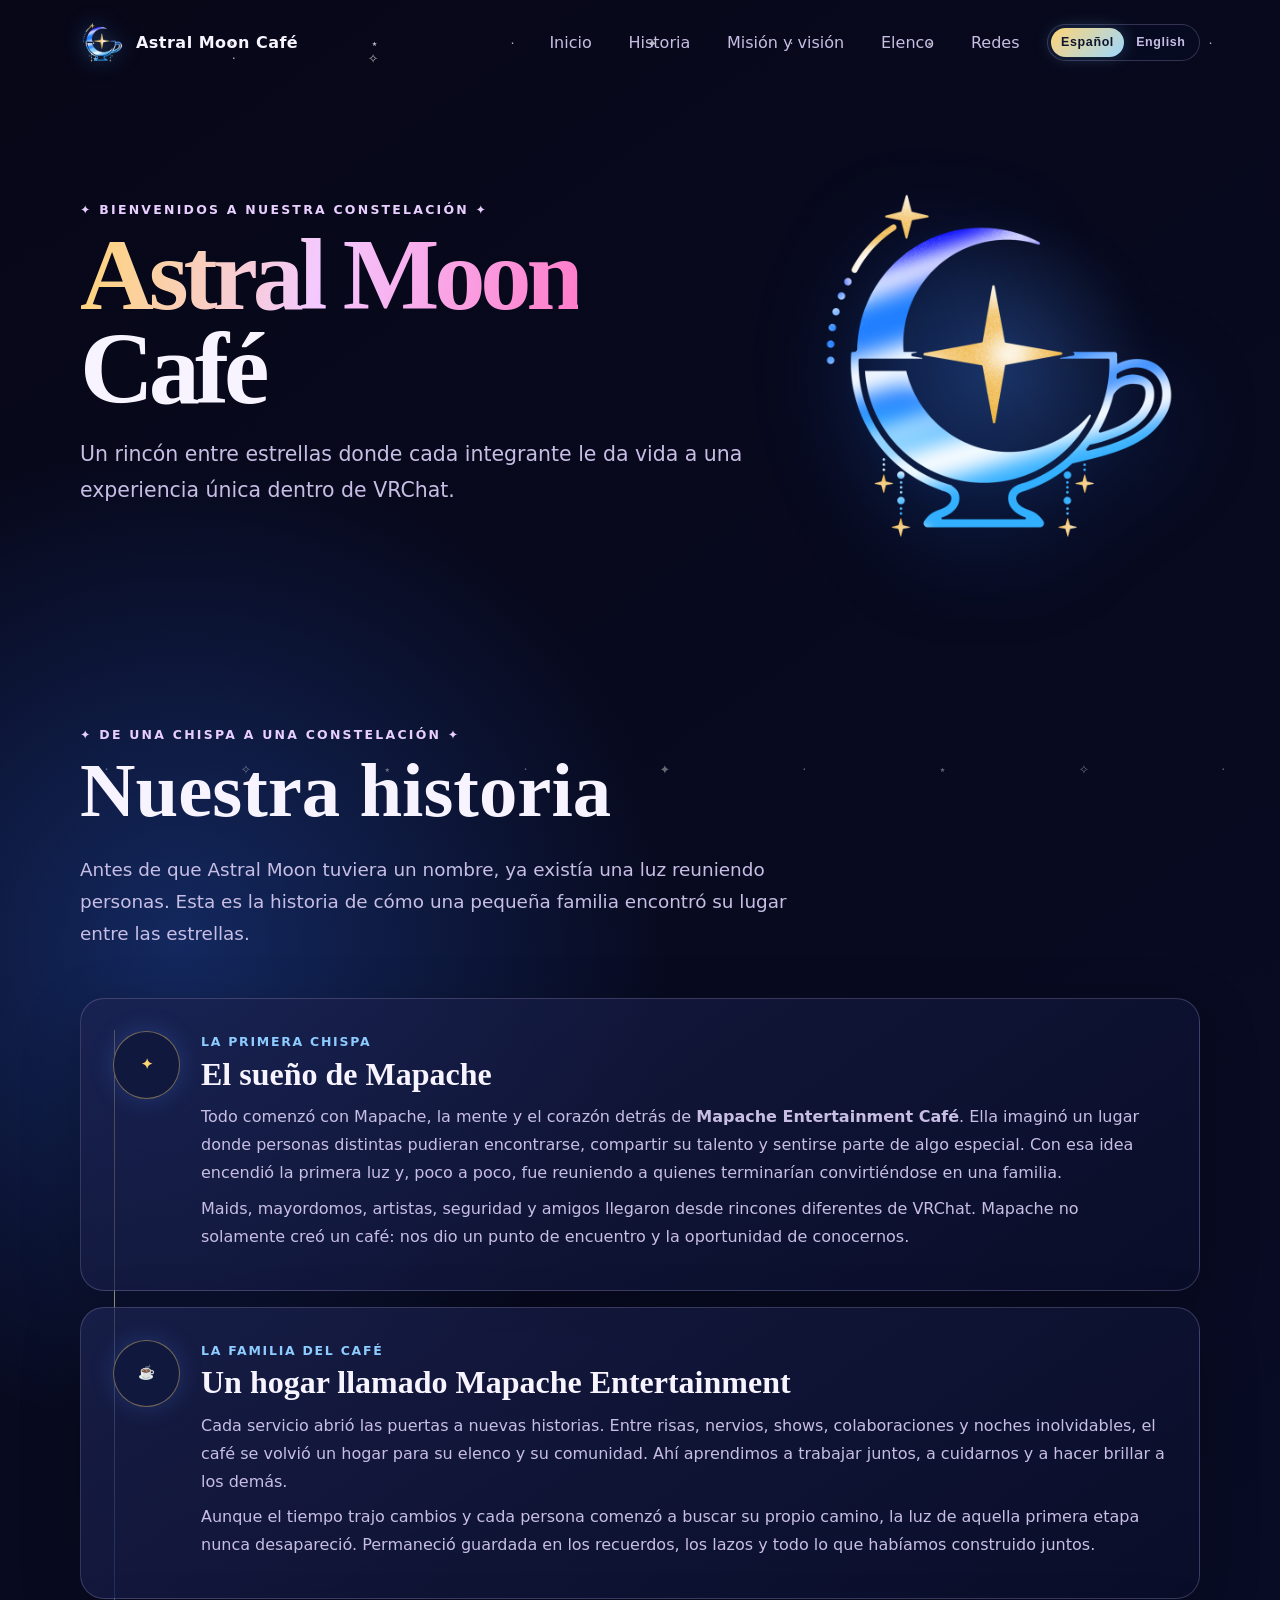
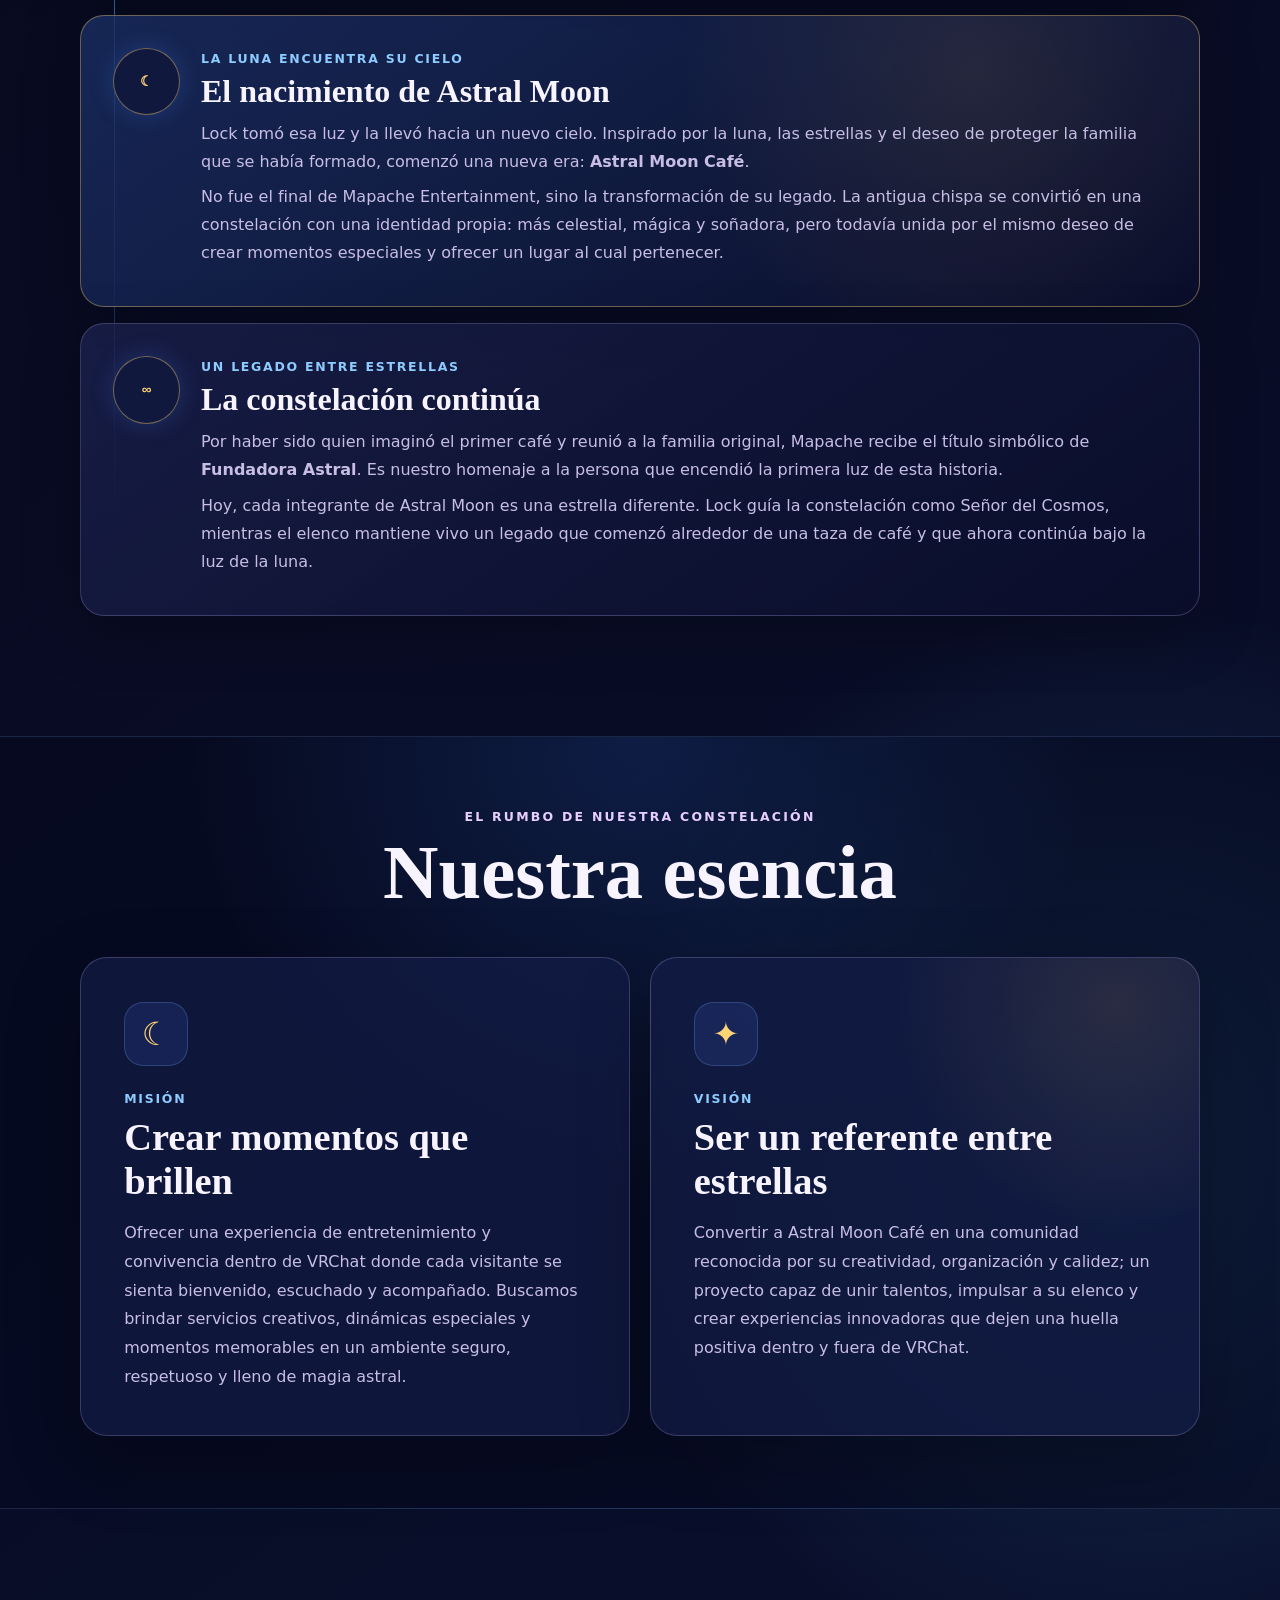
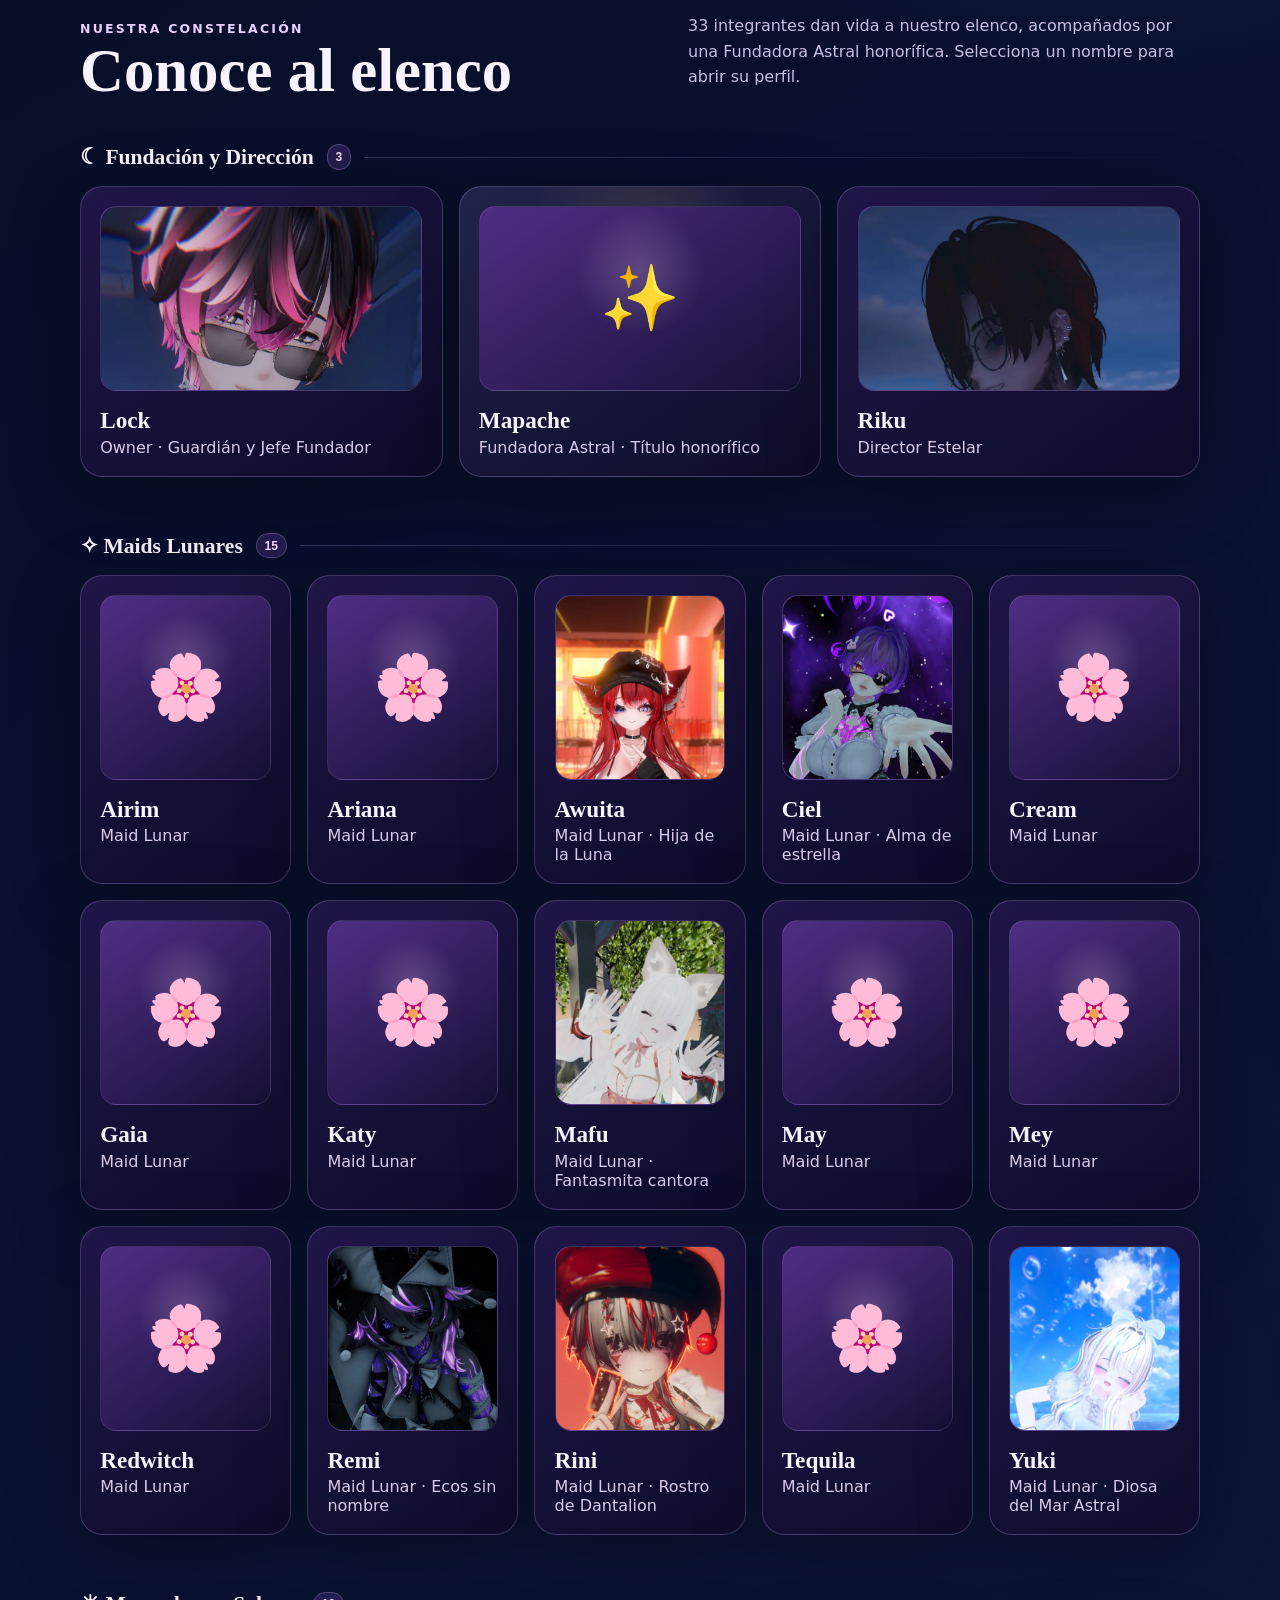
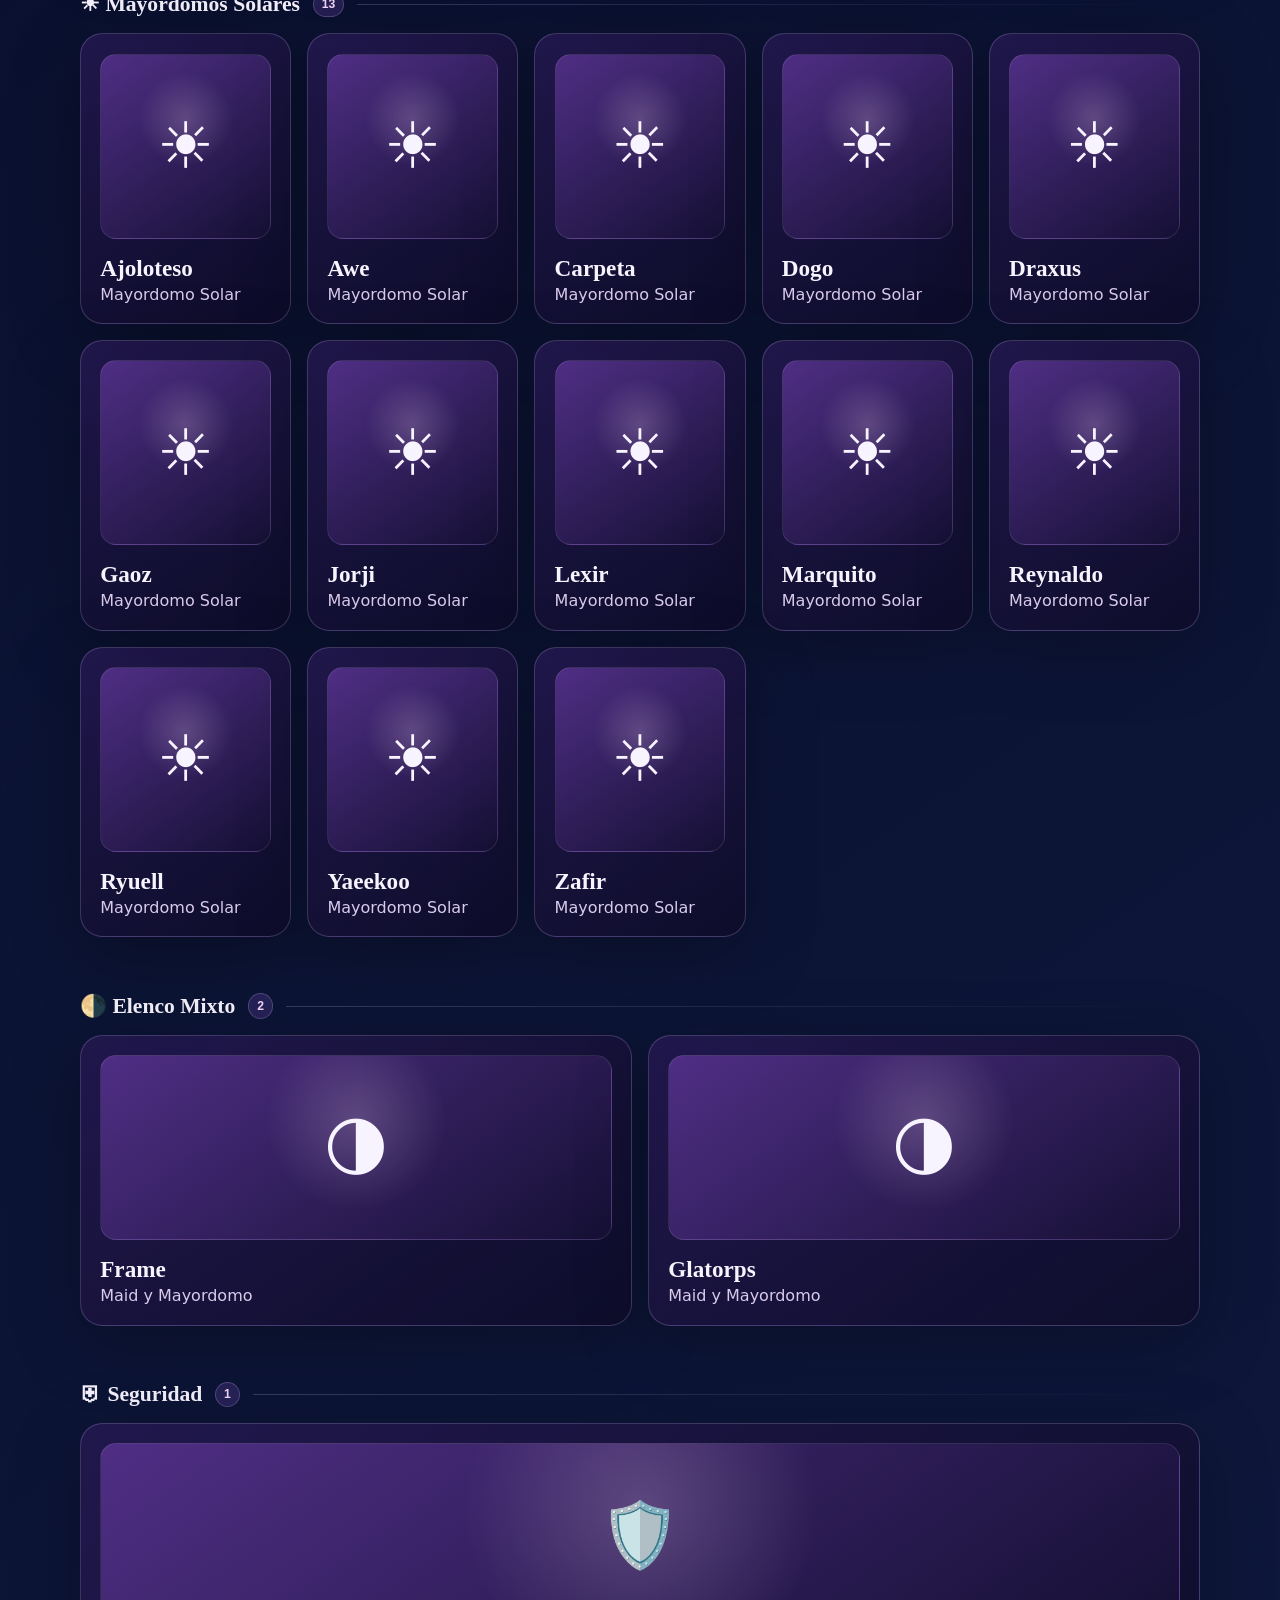
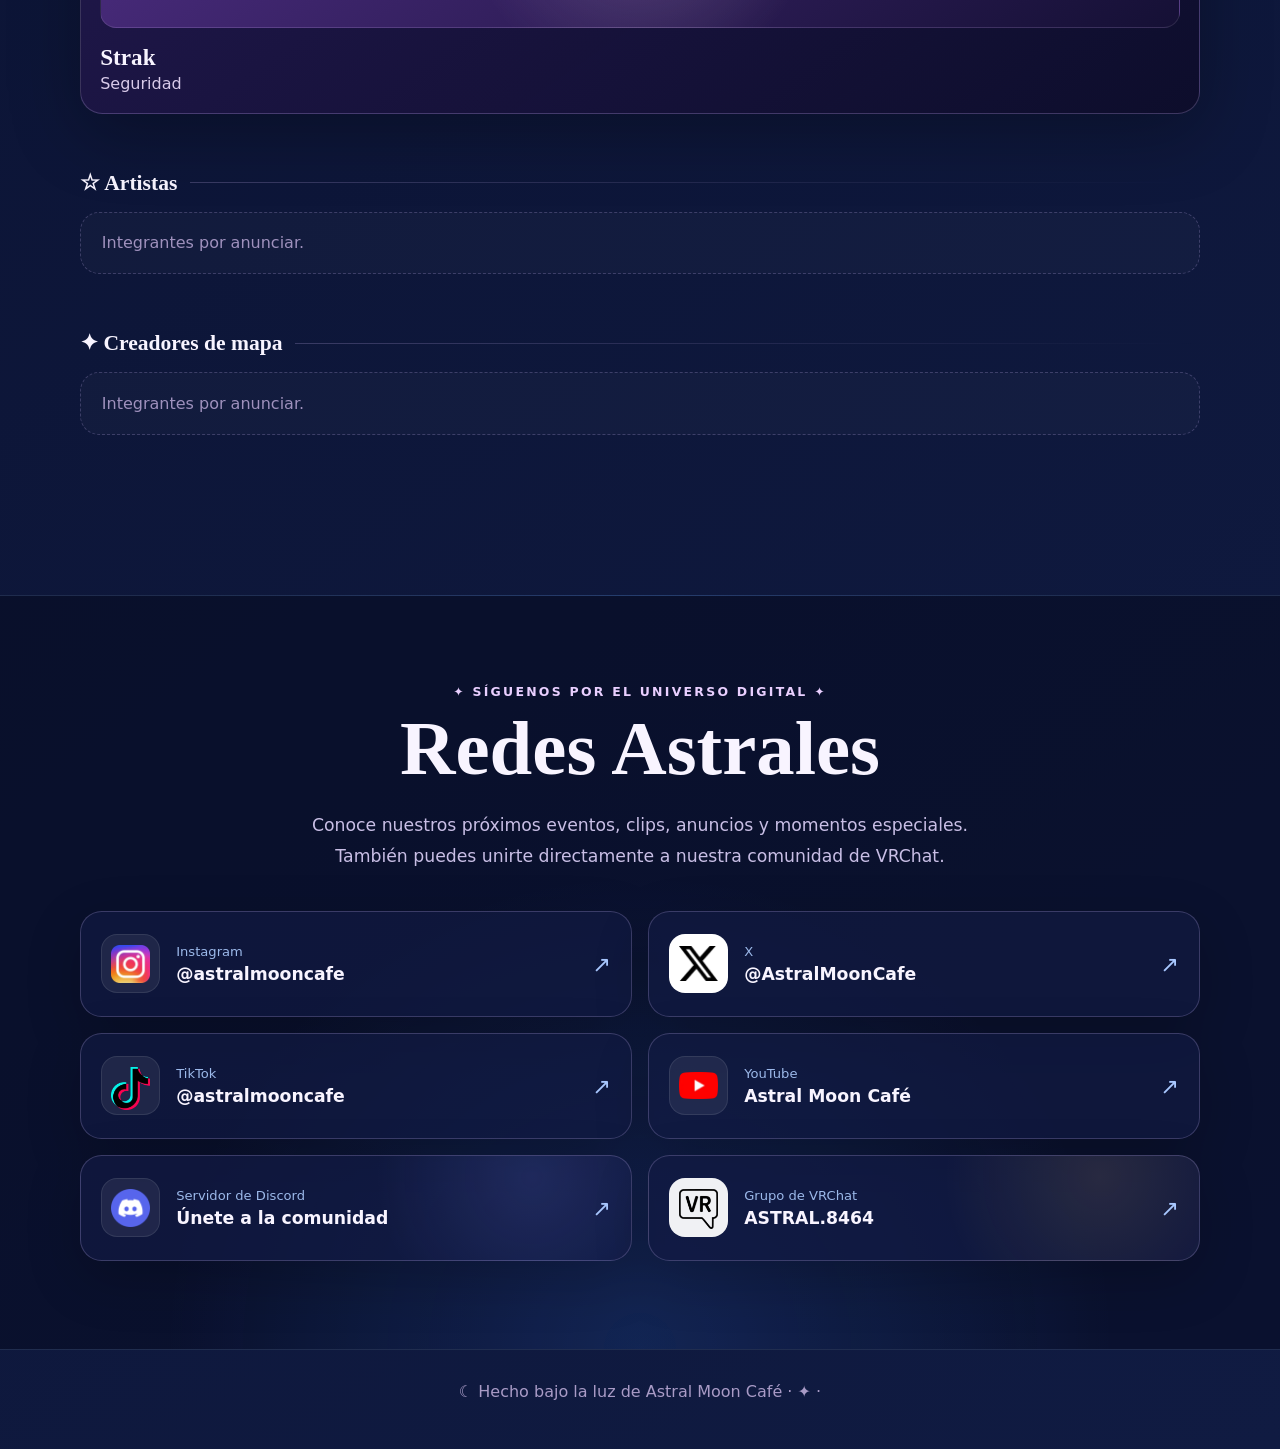
==== index.html @ db777806 "Add files via upload" ====
<!doctype html>
<html lang="es"><head><meta charset="utf-8"><meta name="viewport" content="width=device-width, initial-scale=1"><meta name="description" content="Conoce al elenco de Astral Moon Café, una experiencia estelar en VRChat."><title>Astral Moon Café | Elenco</title><link rel="icon" type="image/png" href="assets/astral-moon-logo.png"><link rel="stylesheet" href="styles.css"></head>
<body>
  <header class="shell nav"><a class="brand" href="index.html"><img class="brand-logo" src="assets/astral-moon-logo.png" alt=""> Astral Moon Café</a><div class="nav-side"><nav class="nav-links" aria-label="Navegación principal"><a href="#inicio">Inicio</a>
<a href="#historia">Historia</a>
<a href="#identidad">Misión y visión</a>
<a href="#staff">Elenco</a>
<a href="#redes">Redes</a></nav><div class="language-switch" aria-label="Idioma / Language"><button type="button" data-lang="es">Español</button><button type="button" data-lang="en">English</button></div></div></header>
  <main>
    <section class="shell hero" id="inicio"><div><div class="eyebrow">✦ Bienvenidos a nuestra constelación ✦</div><h1><span class="gradient-text">Astral Moon</span><br>Café</h1><p class="lead">Un rincón entre estrellas donde cada integrante le da vida a una experiencia única dentro de VRChat.</p></div><div class="logo-stage"><span class="logo-halo" aria-hidden="true"></span><img class="hero-logo" src="assets/astral-moon-logo.png" alt="Logo oficial de Astral Moon Café"></div></section>
    <section class="shell section story-section" id="historia">
      <div class="story-heading"><div class="eyebrow">✦ De una chispa a una constelación ✦</div><h2>Nuestra historia</h2><p class="story-intro">Antes de que Astral Moon tuviera un nombre, ya existía una luz reuniendo personas. Esta es la historia de cómo una pequeña familia encontró su lugar entre las estrellas.</p></div>
      <div class="timeline">
        <article class="timeline-card"><div class="timeline-mark">✦</div><div><span class="story-date">La primera chispa</span><h3>El sueño de Mapache</h3><p>Todo comenzó con Mapache, la mente y el corazón detrás de <strong>Mapache Entertainment Café</strong>. Ella imaginó un lugar donde personas distintas pudieran encontrarse, compartir su talento y sentirse parte de algo especial. Con esa idea encendió la primera luz y, poco a poco, fue reuniendo a quienes terminarían convirtiéndose en una familia.</p><p>Maids, mayordomos, artistas, seguridad y amigos llegaron desde rincones diferentes de VRChat. Mapache no solamente creó un café: nos dio un punto de encuentro y la oportunidad de conocernos.</p></div></article>
        <article class="timeline-card"><div class="timeline-mark">☕</div><div><span class="story-date">La familia del café</span><h3>Un hogar llamado Mapache Entertainment</h3><p>Cada servicio abrió las puertas a nuevas historias. Entre risas, nervios, shows, colaboraciones y noches inolvidables, el café se volvió un hogar para su elenco y su comunidad. Ahí aprendimos a trabajar juntos, a cuidarnos y a hacer brillar a los demás.</p><p>Aunque el tiempo trajo cambios y cada persona comenzó a buscar su propio camino, la luz de aquella primera etapa nunca desapareció. Permaneció guardada en los recuerdos, los lazos y todo lo que habíamos construido juntos.</p></div></article>
        <article class="timeline-card featured"><div class="timeline-mark">☾</div><div><span class="story-date">La luna encuentra su cielo</span><h3>El nacimiento de Astral Moon</h3><p>Lock tomó esa luz y la llevó hacia un nuevo cielo. Inspirado por la luna, las estrellas y el deseo de proteger la familia que se había formado, comenzó una nueva era: <strong>Astral Moon Café</strong>.</p><p>No fue el final de Mapache Entertainment, sino la transformación de su legado. La antigua chispa se convirtió en una constelación con una identidad propia: más celestial, mágica y soñadora, pero todavía unida por el mismo deseo de crear momentos especiales y ofrecer un lugar al cual pertenecer.</p></div></article>
        <article class="timeline-card"><div class="timeline-mark">∞</div><div><span class="story-date">Un legado entre estrellas</span><h3>La constelación continúa</h3><p>Por haber sido quien imaginó el primer café y reunió a la familia original, Mapache recibe el título simbólico de <strong>Fundadora Astral</strong>. Es nuestro homenaje a la persona que encendió la primera luz de esta historia.</p><p>Hoy, cada integrante de Astral Moon es una estrella diferente. Lock guía la constelación como Señor del Cosmos, mientras el elenco mantiene vivo un legado que comenzó alrededor de una taza de café y que ahora continúa bajo la luz de la luna.</p></div></article>
      </div>
    </section>
    <section class="identity-wrap" id="identidad"><div class="shell section"><div class="identity-head"><div class="eyebrow">El rumbo de nuestra constelación</div><h2>Nuestra esencia</h2></div><div class="identity-grid">
      <article class="identity-card mission"><div class="identity-icon">☾</div><span>Misión</span><h3>Crear momentos que brillen</h3><p>Ofrecer una experiencia de entretenimiento y convivencia dentro de VRChat donde cada visitante se sienta bienvenido, escuchado y acompañado. Buscamos brindar servicios creativos, dinámicas especiales y momentos memorables en un ambiente seguro, respetuoso y lleno de magia astral.</p></article>
      <article class="identity-card vision"><div class="identity-icon">✦</div><span>Visión</span><h3>Ser un referente entre estrellas</h3><p>Convertir a Astral Moon Café en una comunidad reconocida por su creatividad, organización y calidez; un proyecto capaz de unir talentos, impulsar a su elenco y crear experiencias innovadoras que dejen una huella positiva dentro y fuera de VRChat.</p></article>
    </div></div></section>
    <section class="shell section" id="staff"><div class="section-head"><div><div class="eyebrow">Nuestra constelación</div><h2>Conoce al elenco</h2></div><p class="section-note">33 integrantes dan vida a nuestro elenco, acompañados por una Fundadora Astral honorífica. Selecciona un nombre para abrir su perfil.</p></div>
      <div class="role-block"><h3 class="role-title">☾ Fundación y Dirección <span class="count">3</span></h3><div class="grid"><a class="card" href="profile.html?id=lock"><div class="portrait portrait-photo"><img src="assets/lock-main.webp" alt="Lock, fundador de Astral Moon Café"></div><h3>Lock</h3><p>Owner · Guardián y Jefe Fundador</p></a>
<a class="card founder" href="profile.html?id=mapache"><div class="portrait">✨</div><h3>Mapache</h3><p>Fundadora Astral · Título honorífico</p></a>
<a class="card" href="profile.html?id=riku"><div class="portrait portrait-photo"><img src="assets/riku-main.webp" alt="Riku, director de Astral Moon Café"></div><h3>Riku</h3><p>Director Estelar</p></a></div></div>
      <div class="role-block"><h3 class="role-title">✧ Maids Lunares <span class="count">15</span></h3><div class="grid compact-grid">
        <a class="card" href="profile.html?id=airim"><div class="portrait">🌸</div><h3>Airim</h3><p>Maid Lunar</p></a>
<a class="card" href="profile.html?id=ariana"><div class="portrait">🌸</div><h3>Ariana</h3><p>Maid Lunar</p></a>
<a class="card" href="profile.html?id=awuita"><div class="portrait portrait-photo"><img src="assets/awuita-main.webp" alt="Awuita, maid lunar de Astral Moon Café"></div><h3>Awuita</h3><p>Maid Lunar · Hija de la Luna</p></a>
<a class="card" href="profile.html?id=ciel"><div class="portrait portrait-photo"><img src="assets/ciel-main.webp" alt="Ciel, maid lunar de Astral Moon Café" loading="lazy"></div><h3>Ciel</h3><p>Maid Lunar · Alma de estrella</p></a>
<a class="card" href="profile.html?id=cream"><div class="portrait">🌸</div><h3>Cream</h3><p>Maid Lunar</p></a>
<a class="card" href="profile.html?id=gaia"><div class="portrait">🌸</div><h3>Gaia</h3><p>Maid Lunar</p></a>
<a class="card" href="profile.html?id=katy"><div class="portrait">🌸</div><h3>Katy</h3><p>Maid Lunar</p></a>
<a class="card" href="profile.html?id=mafu"><div class="portrait portrait-photo"><img src="assets/mafu-main.webp" alt="Mafu, maid lunar de Astral Moon Café"></div><h3>Mafu</h3><p>Maid Lunar · Fantasmita cantora</p></a>
<a class="card" href="profile.html?id=may"><div class="portrait">🌸</div><h3>May</h3><p>Maid Lunar</p></a>
<a class="card" href="profile.html?id=mey"><div class="portrait">🌸</div><h3>Mey</h3><p>Maid Lunar</p></a>
<a class="card" href="profile.html?id=redwitch"><div class="portrait">🌸</div><h3>Redwitch</h3><p>Maid Lunar</p></a>
<a class="card" href="profile.html?id=remi"><div class="portrait portrait-photo"><img src="assets/remi-main.webp" alt="Remi, maid lunar de Astral Moon Café" loading="lazy"></div><h3>Remi</h3><p>Maid Lunar · Ecos sin nombre</p></a>
<a class="card" href="profile.html?id=rini"><div class="portrait portrait-photo"><img src="assets/rini-main.webp" alt="Rini, maid lunar de Astral Moon Café" loading="lazy"></div><h3>Rini</h3><p>Maid Lunar · Rostro de Dantalion</p></a>
<a class="card" href="profile.html?id=tequila"><div class="portrait">🌸</div><h3>Tequila</h3><p>Maid Lunar</p></a>
<a class="card" href="profile.html?id=yuki"><div class="portrait portrait-photo"><img src="assets/yuki-main.webp" alt="Yuki, maid lunar de Astral Moon Café" loading="lazy"></div><h3>Yuki</h3><p>Maid Lunar · Diosa del Mar Astral</p></a>
      </div></div>
      <div class="role-block"><h3 class="role-title">☀ Mayordomos Solares <span class="count">13</span></h3><div class="grid compact-grid">
        <a class="card solar" href="profile.html?id=ajoloteso"><div class="portrait">☀️</div><h3>Ajoloteso</h3><p>Mayordomo Solar</p></a>
<a class="card solar" href="profile.html?id=awe"><div class="portrait">☀️</div><h3>Awe</h3><p>Mayordomo Solar</p></a>
<a class="card solar" href="profile.html?id=carpeta"><div class="portrait">☀️</div><h3>Carpeta</h3><p>Mayordomo Solar</p></a>
<a class="card solar" href="profile.html?id=dogo"><div class="portrait">☀️</div><h3>Dogo</h3><p>Mayordomo Solar</p></a>
<a class="card solar" href="profile.html?id=draxus"><div class="portrait">☀️</div><h3>Draxus</h3><p>Mayordomo Solar</p></a>
<a class="card solar" href="profile.html?id=gaoz"><div class="portrait">☀️</div><h3>Gaoz</h3><p>Mayordomo Solar</p></a>
<a class="card solar" href="profile.html?id=jorji"><div class="portrait">☀️</div><h3>Jorji</h3><p>Mayordomo Solar</p></a>
<a class="card solar" href="profile.html?id=lexir"><div class="portrait">☀️</div><h3>Lexir</h3><p>Mayordomo Solar</p></a>
<a class="card solar" href="profile.html?id=marquito"><div class="portrait">☀️</div><h3>Marquito</h3><p>Mayordomo Solar</p></a>
<a class="card solar" href="profile.html?id=reynaldo"><div class="portrait">☀️</div><h3>Reynaldo</h3><p>Mayordomo Solar</p></a>
<a class="card solar" href="profile.html?id=ryuell"><div class="portrait">☀️</div><h3>Ryuell</h3><p>Mayordomo Solar</p></a>
<a class="card solar" href="profile.html?id=yaeekoo"><div class="portrait">☀️</div><h3>Yaeekoo</h3><p>Mayordomo Solar</p></a>
<a class="card solar" href="profile.html?id=zafir"><div class="portrait">☀️</div><h3>Zafir</h3><p>Mayordomo Solar</p></a>
      </div></div>
      <div class="role-block"><h3 class="role-title">🌗 Elenco Mixto <span class="count">2</span></h3><div class="grid"><a class="card mixed" href="profile.html?id=frame"><div class="portrait">🌗</div><h3>Frame</h3><p>Maid y Mayordomo</p></a>
<a class="card mixed" href="profile.html?id=glatorps"><div class="portrait">🌗</div><h3>Glatorps</h3><p>Maid y Mayordomo</p></a></div></div>
      <div class="role-block"><h3 class="role-title">⛨ Seguridad <span class="count">1</span></h3><div class="grid"><a class="card security" href="profile.html?id=strak"><div class="portrait">🛡️</div><h3>Strak</h3><p>Seguridad</p></a></div></div>
      <div class="role-block"><h3 class="role-title">☆ Artistas</h3><div class="empty">Integrantes por anunciar.</div></div><div class="role-block"><h3 class="role-title">✦ Creadores de mapa</h3><div class="empty">Integrantes por anunciar.</div></div>
    </section>
    <section class="social-wrap" id="redes"><div class="shell section social-section">
      <div class="social-heading"><div class="eyebrow">✦ Síguenos por el universo digital ✦</div><h2>Redes Astrales</h2><p>Conoce nuestros próximos eventos, clips, anuncios y momentos especiales. También puedes unirte directamente a nuestra comunidad de VRChat.</p></div>
      <div class="social-grid">
        <a class="social-card instagram" href="https://www.instagram.com/astralmooncafe/" target="_blank" rel="noopener noreferrer"><span class="social-icon"><img src="assets/social-instagram.webp" alt="Logo de Instagram"></span><span class="social-copy"><small>Instagram</small><strong>@astralmooncafe</strong></span><span class="social-arrow">↗</span></a>
        <a class="social-card x-social" href="https://x.com/AstralMoonCafe" target="_blank" rel="noopener noreferrer"><span class="social-icon"><img src="assets/social-x.webp" alt="Logo de X"></span><span class="social-copy"><small>X</small><strong>@AstralMoonCafe</strong></span><span class="social-arrow">↗</span></a>
        <a class="social-card tiktok" href="https://www.tiktok.com/@astralmooncafe" target="_blank" rel="noopener noreferrer"><span class="social-icon"><img src="assets/social-tiktok.webp" alt="Logo de TikTok"></span><span class="social-copy"><small>TikTok</small><strong>@astralmooncafe</strong></span><span class="social-arrow">↗</span></a>
        <a class="social-card youtube" href="https://www.youtube.com/@AstralMoonCaf%C3%A9" target="_blank" rel="noopener noreferrer"><span class="social-icon"><img src="assets/social-youtube.webp" alt="Logo de YouTube"></span><span class="social-copy"><small>YouTube</small><strong>Astral Moon Café</strong></span><span class="social-arrow">↗</span></a>
        <a class="social-card discord" href="https://discord.gg/m497wdFCSa" target="_blank" rel="noopener noreferrer"><span class="social-icon"><img src="assets/social-discord.webp" alt="Logo de Discord"></span><span class="social-copy"><small>Servidor de Discord</small><strong>Únete a la comunidad</strong></span><span class="social-arrow">↗</span></a>
        <a class="social-card vrchat" href="https://vrc.group/ASTRAL.8464" target="_blank" rel="noopener noreferrer"><span class="social-icon"><img src="assets/social-vrchat.webp" alt="Logo de VRChat"></span><span class="social-copy"><small>Grupo de VRChat</small><strong>ASTRAL.8464</strong></span><span class="social-arrow">↗</span></a>
      </div>
    </div></section>
  </main><footer>☾ Hecho bajo la luz de Astral Moon Café · ✦ ·</footer>
  <script src="i18n.js"></script>
</body></html>
---- styles.css ----
:root {
  --night: #070718;
  --violet: #17113d;
  --purple: #527cff;
  --pink: #7ec9ff;
  --moon: #ffd475;
  --text: #f8f4ff;
  --muted: #c8bee5;
  --glass: rgba(20, 13, 57, .66);
  --line: rgba(214, 190, 255, .22);
}
* { box-sizing: border-box; }
html { scroll-behavior: smooth; }
body {
  margin: 0;
  min-height: 100vh;
  color: var(--text);
  font-family: Inter, ui-sans-serif, system-ui, -apple-system, BlinkMacSystemFont, "Segoe UI", sans-serif;
  background:
    radial-gradient(circle at 14% 12%, rgba(48, 116, 255, .29), transparent 31rem),
    radial-gradient(circle at 88% 35%, rgba(90, 190, 255, .18), transparent 34rem),
    linear-gradient(145deg, var(--night), #090f2c 46%, #101b42);
  overflow-x: hidden;
}
body::before, body::after {
  content: "✦  ·  ✧  ⋆  ·  ✦  ·  ⋆  ✧  ·  ✦  ⋆  ·  ✧";
  position: fixed;
  inset: 4% -4% auto;
  color: rgba(255,255,255,.7);
  letter-spacing: 5vw;
  font-size: clamp(.65rem, 1vw, 1rem);
  pointer-events: none;
  animation: shimmer 5s ease-in-out infinite alternate;
}
body::after { inset: auto -3% 12%; animation-delay: -2.5s; opacity: .55; }
@keyframes shimmer { to { opacity: .25; transform: translateY(8px); } }
a { color: inherit; }
.shell { width: min(1120px, calc(100% - 2rem)); margin: auto; position: relative; z-index: 1; }
.nav {
  display: flex; align-items: center; justify-content: space-between; gap: 1rem;
  padding: 1.25rem 0;
}
.brand { display: flex; align-items: center; gap: .7rem; font-weight: 800; text-decoration: none; letter-spacing: .03em; }
.brand-logo { width: 2.8rem; height: 2.8rem; object-fit: contain; filter: drop-shadow(0 0 10px rgba(88,169,255,.55)); }
.nav-links { display: flex; flex-wrap: wrap; gap: .5rem; }
.nav-side, .profile-actions { display: flex; align-items: center; gap: .8rem; }
.language-switch { display: inline-flex; padding: .22rem; gap: .15rem; border: 1px solid var(--line); border-radius: 999px; background: rgba(8,12,35,.74); }
.language-switch button { min-width: 2.45rem; padding: .5rem .62rem; color: var(--muted); font: 800 .78rem/1 Inter, sans-serif; letter-spacing: .05em; border: 0; border-radius: 999px; background: transparent; cursor: pointer; transition: .2s ease; }
.language-switch button:hover { color: white; }
.language-switch button.active { color: #10142f; background: linear-gradient(135deg, var(--moon), #9ed8ff); box-shadow: 0 0 18px rgba(126,201,255,.24); }
.nav-links a, .back {
  color: var(--muted); text-decoration: none; padding: .6rem .9rem; border-radius: 999px;
  transition: .2s ease;
}
.nav-links a:hover, .back:hover { color: white; background: rgba(255,255,255,.08); }
.hero { min-height: 54vh; display: grid; grid-template-columns: 1.25fr .75fr; align-items: center; gap: 3rem; padding: 5rem 0 4rem; }
.eyebrow { color: #e9cfff; font-weight: 800; letter-spacing: .18em; text-transform: uppercase; font-size: .78rem; }
h1, h2, h3 { font-family: Georgia, "Times New Roman", serif; }
h1 { font-size: clamp(3.3rem, 8vw, 6.8rem); line-height: .91; margin: .7rem 0 1.4rem; letter-spacing: -.05em; }
.gradient-text { background: linear-gradient(100deg, var(--moon), #f4c9ff 48%, #ff7bc9); color: transparent; background-clip: text; }
.lead { color: var(--muted); font-size: clamp(1.05rem, 2vw, 1.28rem); line-height: 1.75; max-width: 42rem; }
.logo-stage { position: relative; aspect-ratio: 1; display: grid; place-items: center; }
.logo-halo { position: absolute; inset: 10%; border-radius: 50%; background: radial-gradient(circle, rgba(77,146,255,.3), transparent 68%); filter: blur(15px); }
.hero-logo { position: relative; z-index: 1; width: min(100%, 430px); filter: drop-shadow(0 24px 45px rgba(25,117,255,.28)); animation: float 4s ease-in-out infinite; }
@keyframes float { 50% { transform: translateY(-12px) rotate(-2deg); } }
.section { padding: 4.5rem 0; }
.section-head { display: flex; justify-content: space-between; align-items: end; gap: 1rem; margin-bottom: 2rem; }
.section h2 { font-size: clamp(2.2rem, 5vw, 3.8rem); margin: 0; }
.section-note { color: var(--muted); max-width: 32rem; line-height: 1.6; }
.story-section { padding-top: 6rem; }
.story-heading { max-width: 760px; margin-bottom: 3rem; }
.story-heading h2, .identity-head h2 { font-size: clamp(2.7rem, 6vw, 4.8rem); margin: .35rem 0 1rem; }
.story-intro { color: var(--muted); font-size: 1.15rem; line-height: 1.75; }
.timeline { position: relative; display: grid; gap: 1rem; }
.timeline::before { content: ""; position: absolute; left: 2.1rem; top: 2rem; bottom: 2rem; width: 1px; background: linear-gradient(var(--moon), rgba(94,164,255,.6), transparent); }
.timeline-card { position: relative; display: grid; grid-template-columns: 4.2rem 1fr; gap: 1.3rem; padding: clamp(1.2rem, 3vw, 2rem); border: 1px solid var(--line); border-radius: 1.5rem; background: linear-gradient(145deg, rgba(28,35,81,.72), rgba(10,14,42,.8)); box-shadow: 0 18px 60px rgba(0,0,0,.22); }
.timeline-card.featured { border-color: rgba(255,212,117,.38); background: radial-gradient(circle at 80% 20%, rgba(255,202,91,.09), transparent 32%), linear-gradient(145deg, rgba(27,47,101,.78), rgba(11,15,43,.86)); }
.timeline-mark { position: relative; z-index: 1; width: 4.2rem; height: 4.2rem; border-radius: 50%; display: grid; place-items: center; color: var(--moon); background: #10183d; border: 1px solid rgba(255,212,117,.42); font: 800 .86rem/1 Inter, sans-serif; box-shadow: 0 0 25px rgba(74,136,255,.22); }
.story-date, .identity-card > span { color: #8ecbff; font-size: .78rem; font-weight: 800; letter-spacing: .14em; text-transform: uppercase; }
.timeline-card h3 { margin: .35rem 0 .65rem; font-size: clamp(1.45rem, 3vw, 2rem); }
.timeline-card p { margin: .45rem 0; color: var(--muted); line-height: 1.75; }
.identity-wrap { position: relative; margin: 3rem 0 1rem; border-block: 1px solid rgba(145,194,255,.16); background: radial-gradient(circle at 50% 0, rgba(59,130,255,.16), transparent 45%), rgba(6,10,31,.48); }
.identity-head { text-align: center; margin-bottom: 2.5rem; }
.identity-grid { display: grid; grid-template-columns: repeat(2, 1fr); gap: 1.2rem; }
.identity-card { min-height: 330px; padding: clamp(1.5rem, 4vw, 2.7rem); border: 1px solid var(--line); border-radius: 1.7rem; background: rgba(20,29,72,.68); box-shadow: 0 24px 75px rgba(0,0,0,.24); }
.identity-card.vision { background: radial-gradient(circle at 85% 10%, rgba(255,205,96,.1), transparent 35%), rgba(20,29,72,.68); }
.identity-icon { width: 4rem; height: 4rem; margin-bottom: 1.4rem; display: grid; place-items: center; border-radius: 1.2rem; color: var(--moon); font-size: 2rem; background: rgba(82,124,255,.13); border: 1px solid rgba(132,184,255,.22); }
.identity-card h3 { font-size: clamp(1.7rem, 3vw, 2.4rem); margin: .5rem 0 1rem; }
.identity-card p { color: var(--muted); line-height: 1.8; margin: 0; }
.role-block { margin: 2.4rem 0 3.5rem; }
.role-title { display: flex; align-items: center; gap: .8rem; font-size: 1.35rem; margin: 0 0 1rem; }
.role-title::after { content: ""; height: 1px; flex: 1; background: linear-gradient(90deg, var(--line), transparent); }
.count { font: 700 .76rem/1 Inter, sans-serif; color: #f6d8ff; background: rgba(169,108,255,.17); border: 1px solid rgba(218,184,255,.25); padding: .35rem .5rem; border-radius: 999px; }
.grid { display: grid; grid-template-columns: repeat(auto-fit, minmax(230px, 1fr)); gap: 1rem; }
.compact-grid { grid-template-columns: repeat(auto-fit, minmax(205px, 1fr)); }
.card {
  display: block; min-height: 290px; position: relative; overflow: hidden;
  padding: 1.2rem; border: 1px solid var(--line); border-radius: 1.4rem;
  background: linear-gradient(145deg, rgba(39,25,83,.76), rgba(14,10,38,.72));
  text-decoration: none; box-shadow: 0 18px 70px rgba(0,0,0,.28); transition: .3s ease;
}
.card:hover { transform: translateY(-7px); border-color: rgba(255,166,226,.62); box-shadow: 0 22px 80px rgba(94,55,255,.25); }
.card.solar:hover { border-color: rgba(255,222,135,.7); box-shadow: 0 22px 80px rgba(255,171,58,.17); }
.card.security:hover { border-color: rgba(133,219,255,.7); box-shadow: 0 22px 80px rgba(72,174,255,.17); }
.card.mixed:hover { border-color: rgba(163,166,255,.72); box-shadow: 0 22px 80px rgba(97,118,255,.2); }
.card.founder { background: radial-gradient(circle at 50% 18%, rgba(255,211,115,.13), transparent 38%), linear-gradient(145deg, rgba(39,42,83,.78), rgba(14,10,38,.72)); }
.card.founder:hover { border-color: rgba(255,212,117,.75); box-shadow: 0 22px 80px rgba(255,195,75,.17); }
.portrait { height: 185px; border-radius: 1rem; display: grid; place-items: center; font-size: 4rem; background: radial-gradient(circle at 50% 35%, rgba(255,226,250,.2), transparent 32%), linear-gradient(145deg, #4f2e84, #151035); border: 1px solid rgba(255,255,255,.1); }
.portrait-photo { overflow: hidden; }
.portrait-photo img { width: 100%; height: 100%; display: block; object-fit: cover; object-position: center 18%; transition: filter .3s ease; }
.card:hover .portrait-photo img { filter: brightness(1.06); }
.card h3 { font-size: 1.45rem; margin: 1rem 0 .2rem; }
.card p { color: #d9cbea; margin: 0; }
.card::after { content: "Ver perfil  ✦"; position: absolute; right: 1.2rem; bottom: 1.2rem; color: #ffc8eb; font-size: .84rem; opacity: 0; transform: translateX(5px); transition: .25s; }
html[lang="en"] .card::after { content: "View profile  ✦"; }
.card:hover::after { opacity: 1; transform: none; }
.empty { color: #9f91bd; border: 1px dashed var(--line); border-radius: 1.2rem; padding: 1.3rem; background: rgba(255,255,255,.025); }
.social-wrap { position: relative; margin-top: 2rem; border-block: 1px solid rgba(145,194,255,.16); background: radial-gradient(circle at 50% 100%, rgba(57,129,255,.18), transparent 48%), rgba(6,10,31,.52); }
.social-section { padding-block: 5.5rem; }
.social-heading { max-width: 720px; margin: 0 auto 2.5rem; text-align: center; }
.social-heading h2 { margin: .4rem 0 1rem; font-size: clamp(2.7rem, 6vw, 4.8rem); }
.social-heading p { color: var(--muted); line-height: 1.75; font-size: 1.08rem; }
.social-grid { display: grid; grid-template-columns: repeat(2, 1fr); gap: 1rem; }
.social-card { min-height: 106px; display: grid; grid-template-columns: 3.7rem 1fr auto; align-items: center; gap: 1rem; padding: 1.25rem; color: var(--text); text-decoration: none; border: 1px solid var(--line); border-radius: 1.35rem; background: rgba(18,26,66,.7); box-shadow: 0 18px 55px rgba(0,0,0,.2); transition: transform .25s ease, border-color .25s ease, box-shadow .25s ease; }
.social-card:hover { transform: translateY(-5px); border-color: rgba(145,199,255,.58); box-shadow: 0 22px 65px rgba(36,111,255,.16); }
.social-card.vrchat { background: radial-gradient(circle at 82% 20%, rgba(255,210,108,.1), transparent 34%), rgba(18,26,66,.76); }
.social-card.discord { background: radial-gradient(circle at 82% 20%, rgba(120,139,255,.14), transparent 34%), rgba(18,26,66,.76); }
.social-icon { width: 3.7rem; height: 3.7rem; display: grid; place-items: center; padding: .58rem; overflow: hidden; border-radius: 1rem; background: rgba(255,255,255,.07); border: 1px solid rgba(255,255,255,.09); }
.social-icon img { display: block; width: 100%; height: 100%; object-fit: contain; }
.x-social .social-icon { background: #fff; }
.vrchat .social-icon { background: rgba(255,255,255,.94); }
.social-copy { min-width: 0; }.social-copy small { display: block; color: #9cb9ea; font-size: .82rem; margin-bottom: .28rem; }.social-copy strong { display: block; overflow-wrap: anywhere; font-size: 1.08rem; }
.social-arrow { color: #a9c8ff; font-size: 1.4rem; transition: transform .25s ease; }.social-card:hover .social-arrow { transform: translate(3px,-3px); }
.profile { padding: 3rem 0 6rem; }
.profile-card { display: grid; grid-template-columns: minmax(250px, .8fr) 1.2fr; gap: 2rem; padding: clamp(1.2rem, 4vw, 3rem); background: var(--glass); border: 1px solid var(--line); border-radius: 2rem; backdrop-filter: blur(18px); box-shadow: 0 25px 90px rgba(0,0,0,.38); }
.profile-photo { width: 100%; aspect-ratio: 4 / 5; max-height: 620px; align-self: start; border-radius: 1.5rem; display: grid; place-items: center; font-size: 7rem; background: radial-gradient(circle at 50% 30%, rgba(255,232,199,.2), transparent 30%), linear-gradient(160deg, #59318b, #171032); border: 1px solid rgba(255,255,255,.1); }
.profile-photo.has-photo { overflow: hidden; padding: 0; }
.profile-photo.has-photo img { width: 100%; height: 100%; display: block; object-fit: contain; object-position: center; }
.profile h1 { font-size: clamp(3rem, 7vw, 5.5rem); margin: .4rem 0 1rem; }
.bio { color: var(--muted); line-height: 1.8; font-size: 1.06rem; }
.facts { display: grid; grid-template-columns: repeat(2, 1fr); gap: .8rem; margin-top: 1.7rem; }
.fact { padding: 1rem; background: rgba(255,255,255,.05); border: 1px solid rgba(255,255,255,.08); border-radius: 1rem; }
.fact span { display: block; color: #b9a9d7; font-size: .8rem; margin-bottom: .3rem; }
.gallery { display: grid; grid-template-columns: repeat(3, 1fr); gap: .8rem; margin-top: 1.5rem; }
.gallery div { aspect-ratio: 1.2; border-radius: 1rem; display: grid; place-items: center; color: #ab9acb; background: rgba(255,255,255,.04); border: 1px dashed var(--line); }
.gallery.has-photos figure { aspect-ratio: .72; margin: 0; overflow: hidden; border-radius: 1rem; border: 1px solid var(--line); background: rgba(255,255,255,.04); }
.gallery.has-photos img { width: 100%; height: 100%; display: block; object-fit: cover; object-position: center 18%; transition: filter .3s ease; }
.gallery.has-photos figure:hover img { filter: brightness(1.06); }
.gallery.has-photos.landscape-gallery { grid-template-columns: 1fr; }
.gallery.has-photos.landscape-gallery figure { aspect-ratio: 16 / 9; }
.gallery.has-photos.landscape-gallery img { object-position: center; }
.gallery-title { font-size: 1.5rem; margin: 2rem 0 -.5rem; }
.not-found { text-align: center; padding: 5rem 1rem; }
.not-found > span { font-size: 6rem; filter: drop-shadow(0 0 25px rgba(255,240,180,.5)); }
.not-found h1 { font-size: clamp(2.7rem, 7vw, 5rem); margin: 1rem 0 .4rem; }
.not-found p { color: var(--muted); margin-bottom: 2rem; }
footer { color: #a99bc6; text-align: center; padding: 2rem 0 3rem; }
@media (max-width: 760px) {
  .nav { align-items: flex-start; }
  .nav-links { justify-content: flex-end; }
  .hero, .profile-card { grid-template-columns: 1fr; }
  .hero { padding-top: 2.5rem; text-align: center; }
  .lead { margin-inline: auto; }
  .logo-stage { max-width: 290px; margin: auto; order: -1; }
  .section-head { display: block; }
  .nav { flex-direction: column; align-items: center; }
  .nav-links { justify-content: center; }
  .nav-side { width: 100%; flex-direction: column; }
  .profile-actions { flex-wrap: wrap; justify-content: center; }
  .identity-grid { grid-template-columns: 1fr; }
  .social-grid { grid-template-columns: 1fr; }
  .timeline-card { grid-template-columns: 3.2rem 1fr; gap: 1rem; }
  .timeline-mark { width: 3.2rem; height: 3.2rem; }
  .timeline::before { left: 1.6rem; }
  .profile-photo { max-height: none; }
  .facts { grid-template-columns: 1fr; }
}
@media (prefers-reduced-motion: reduce) { *, *::before, *::after { animation: none !important; scroll-behavior: auto !important; transition: none !important; } }
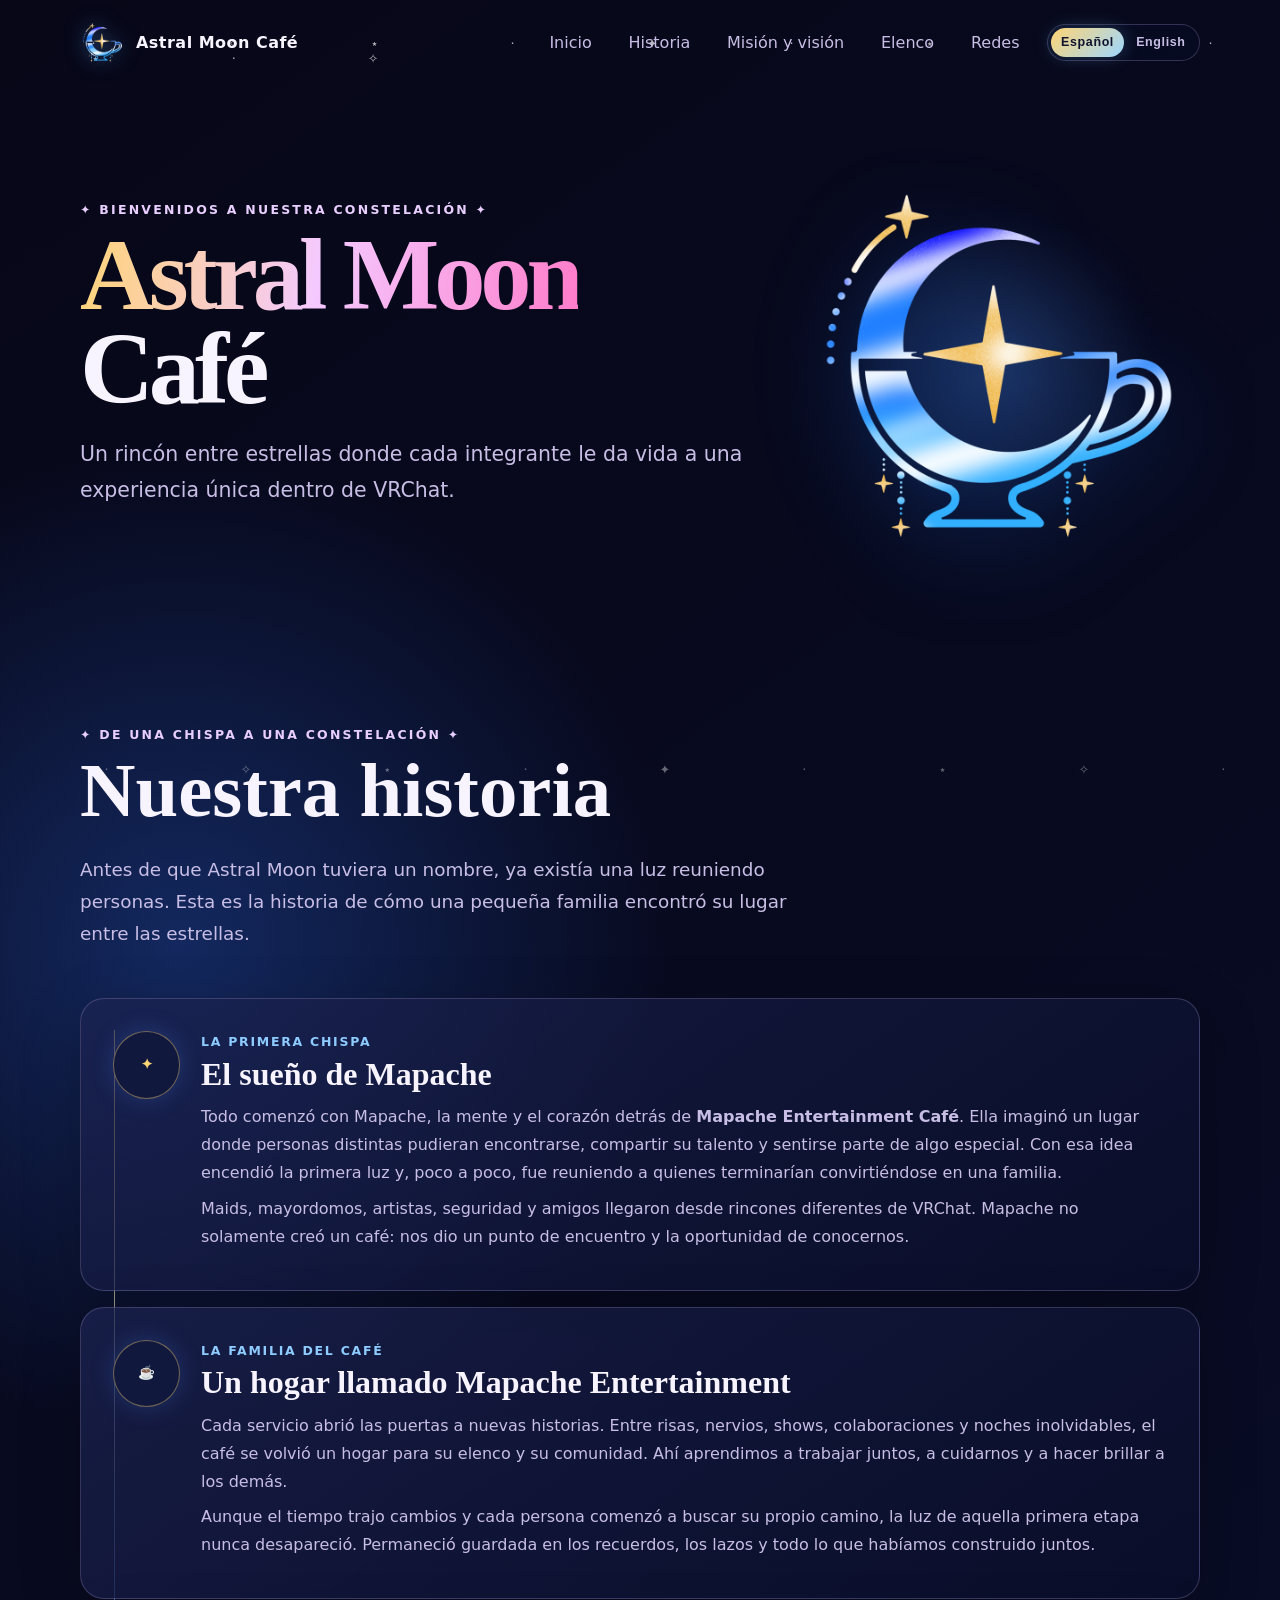
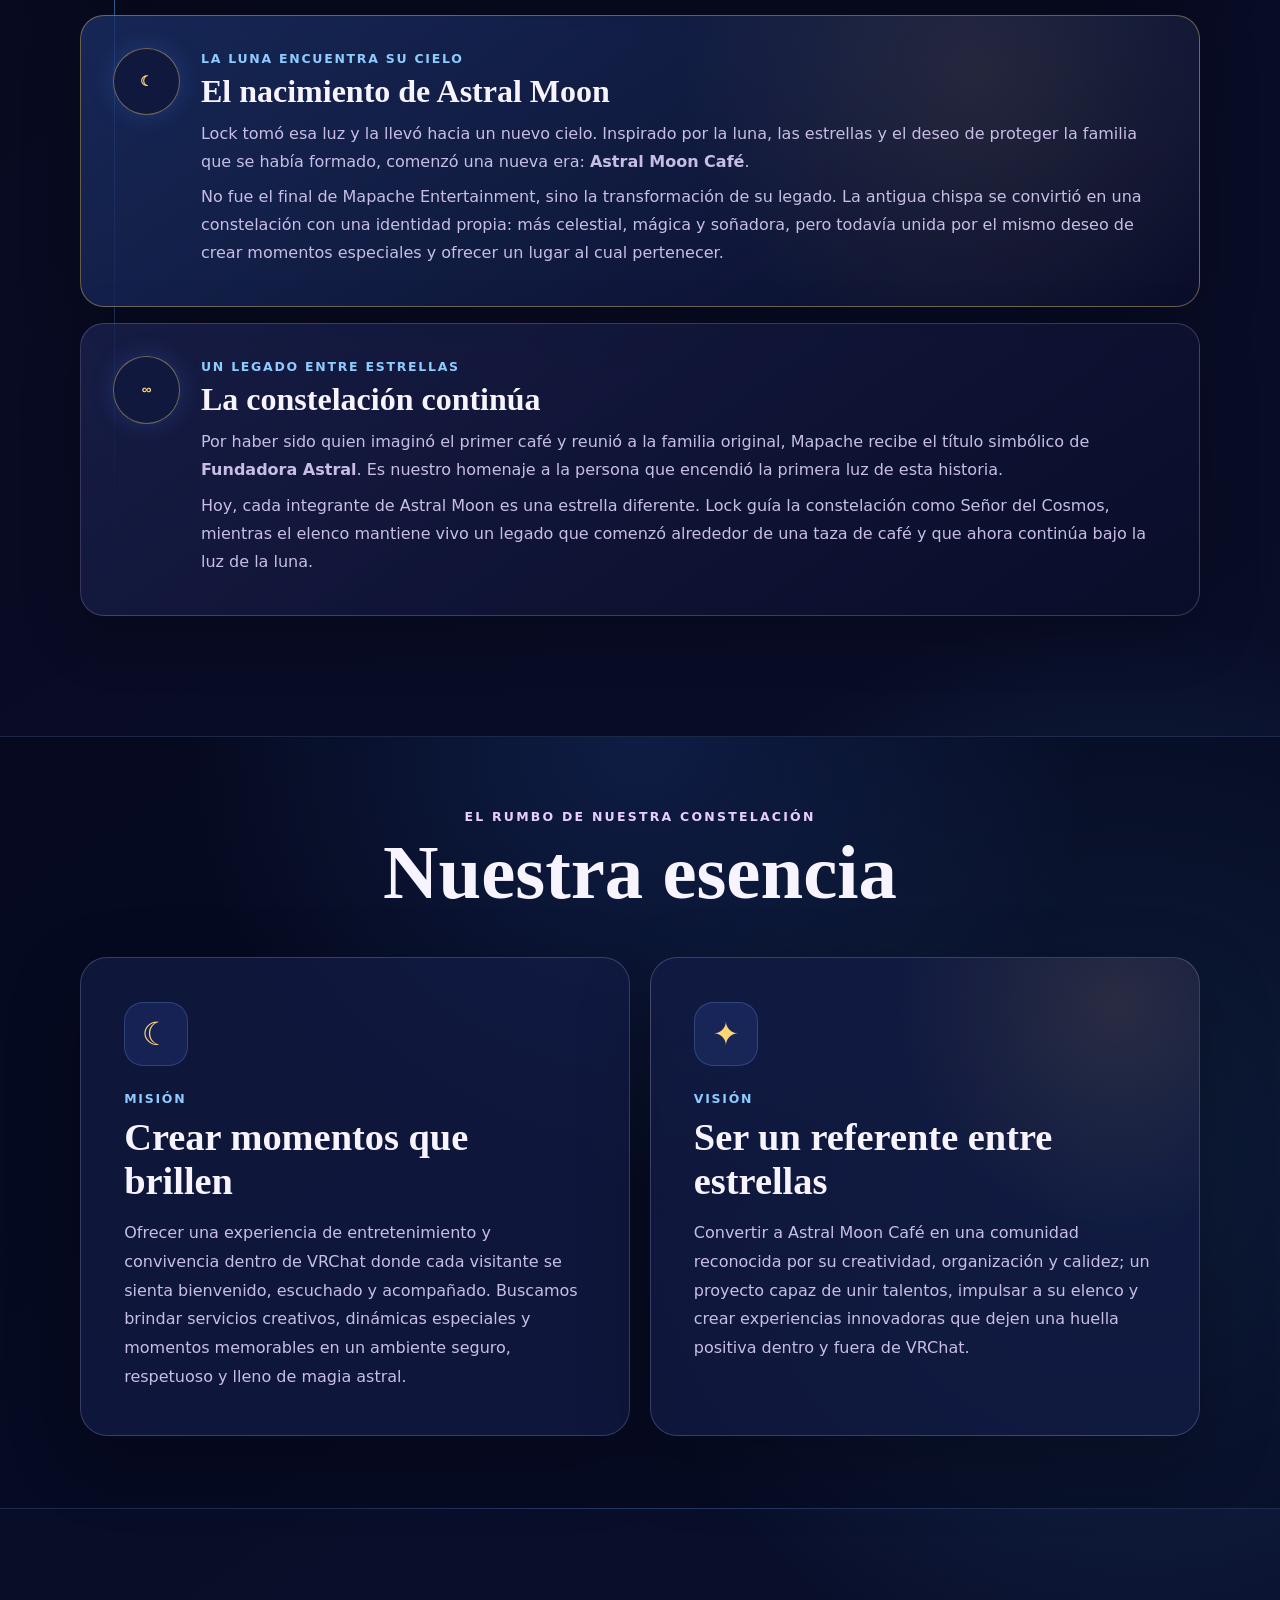
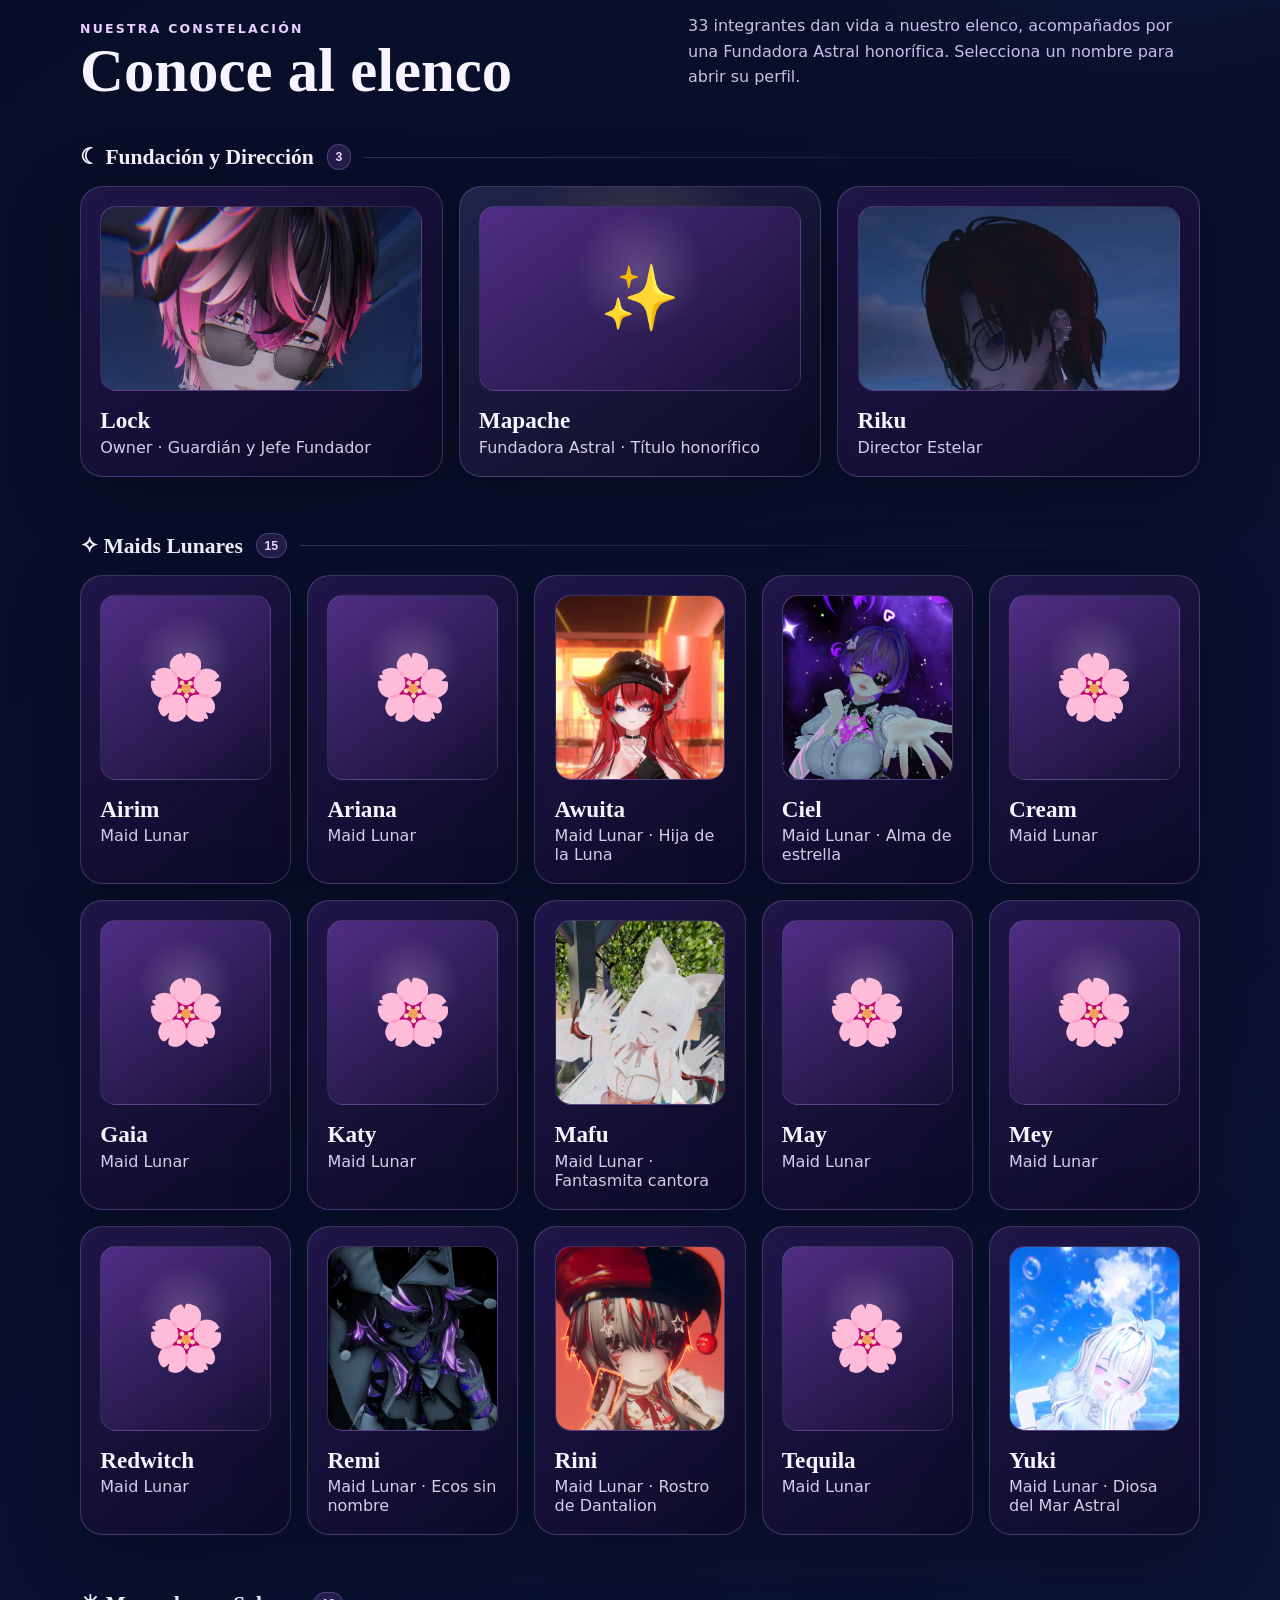
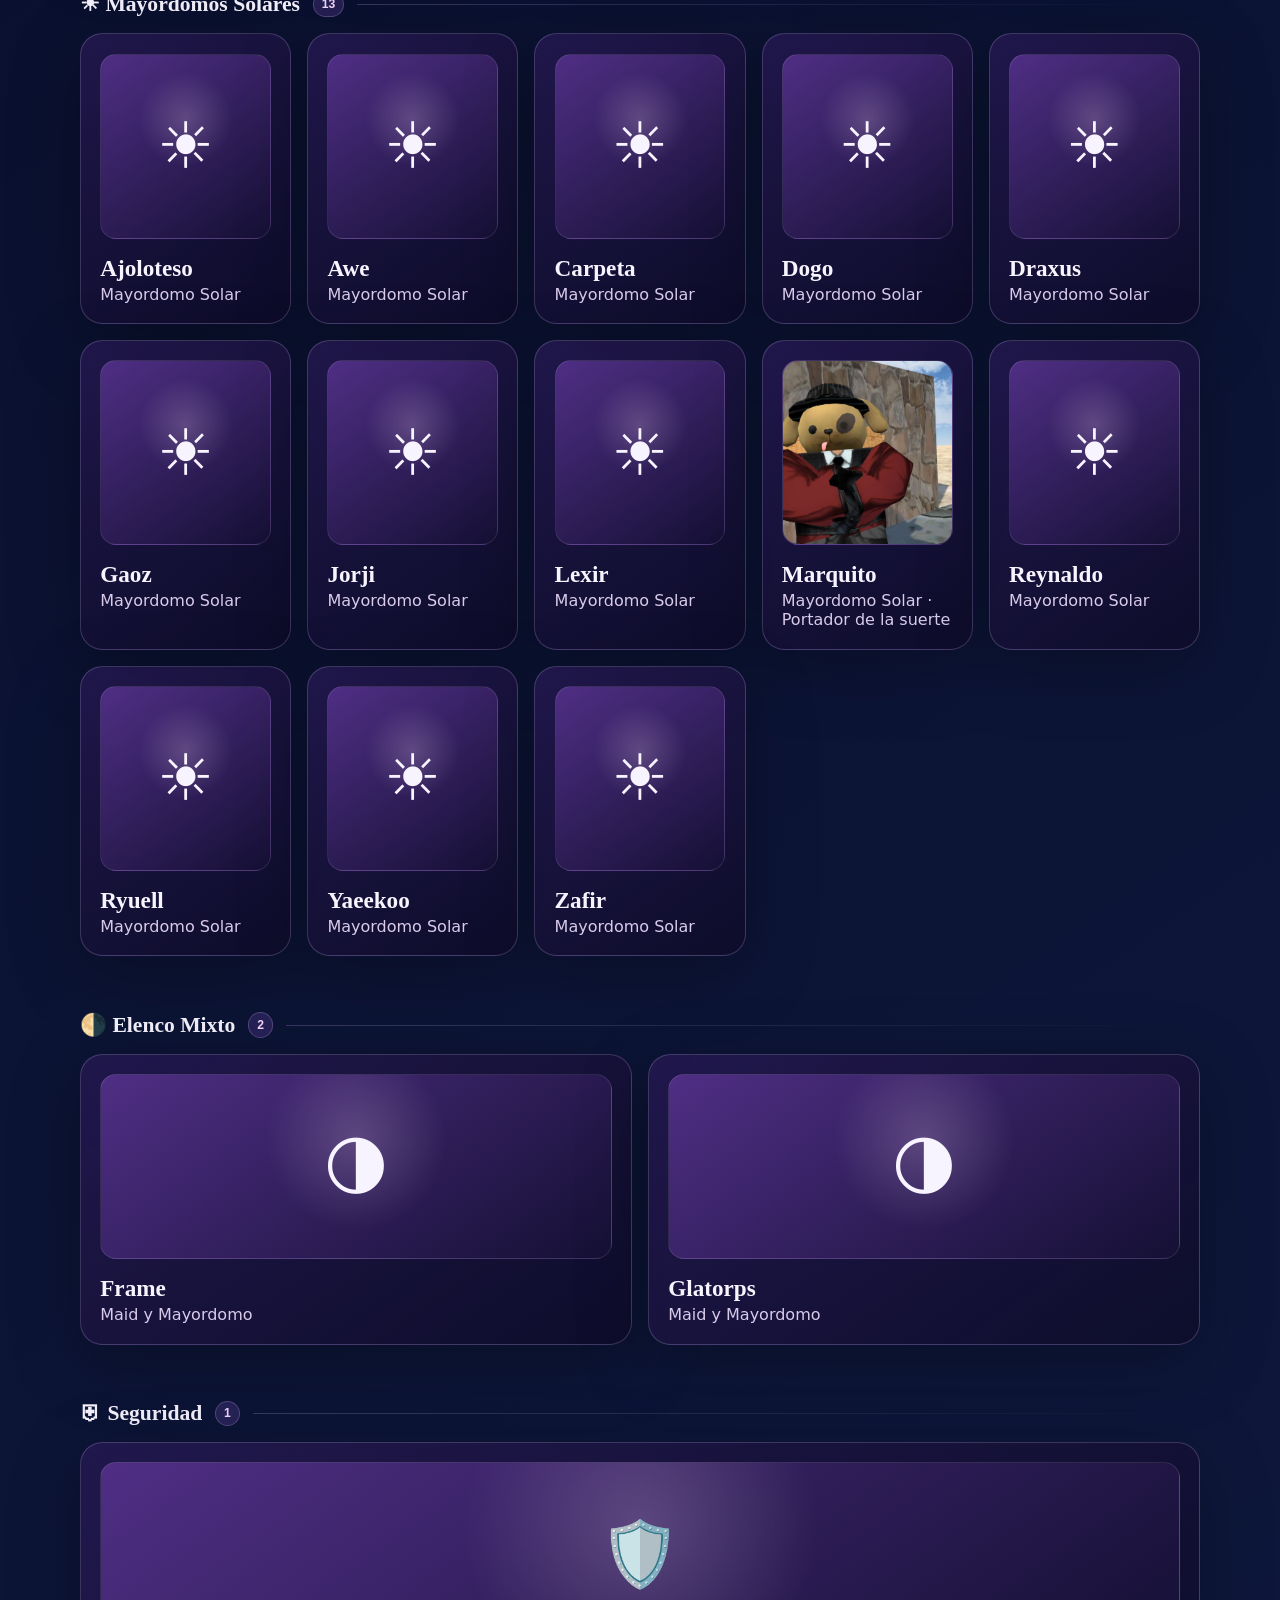
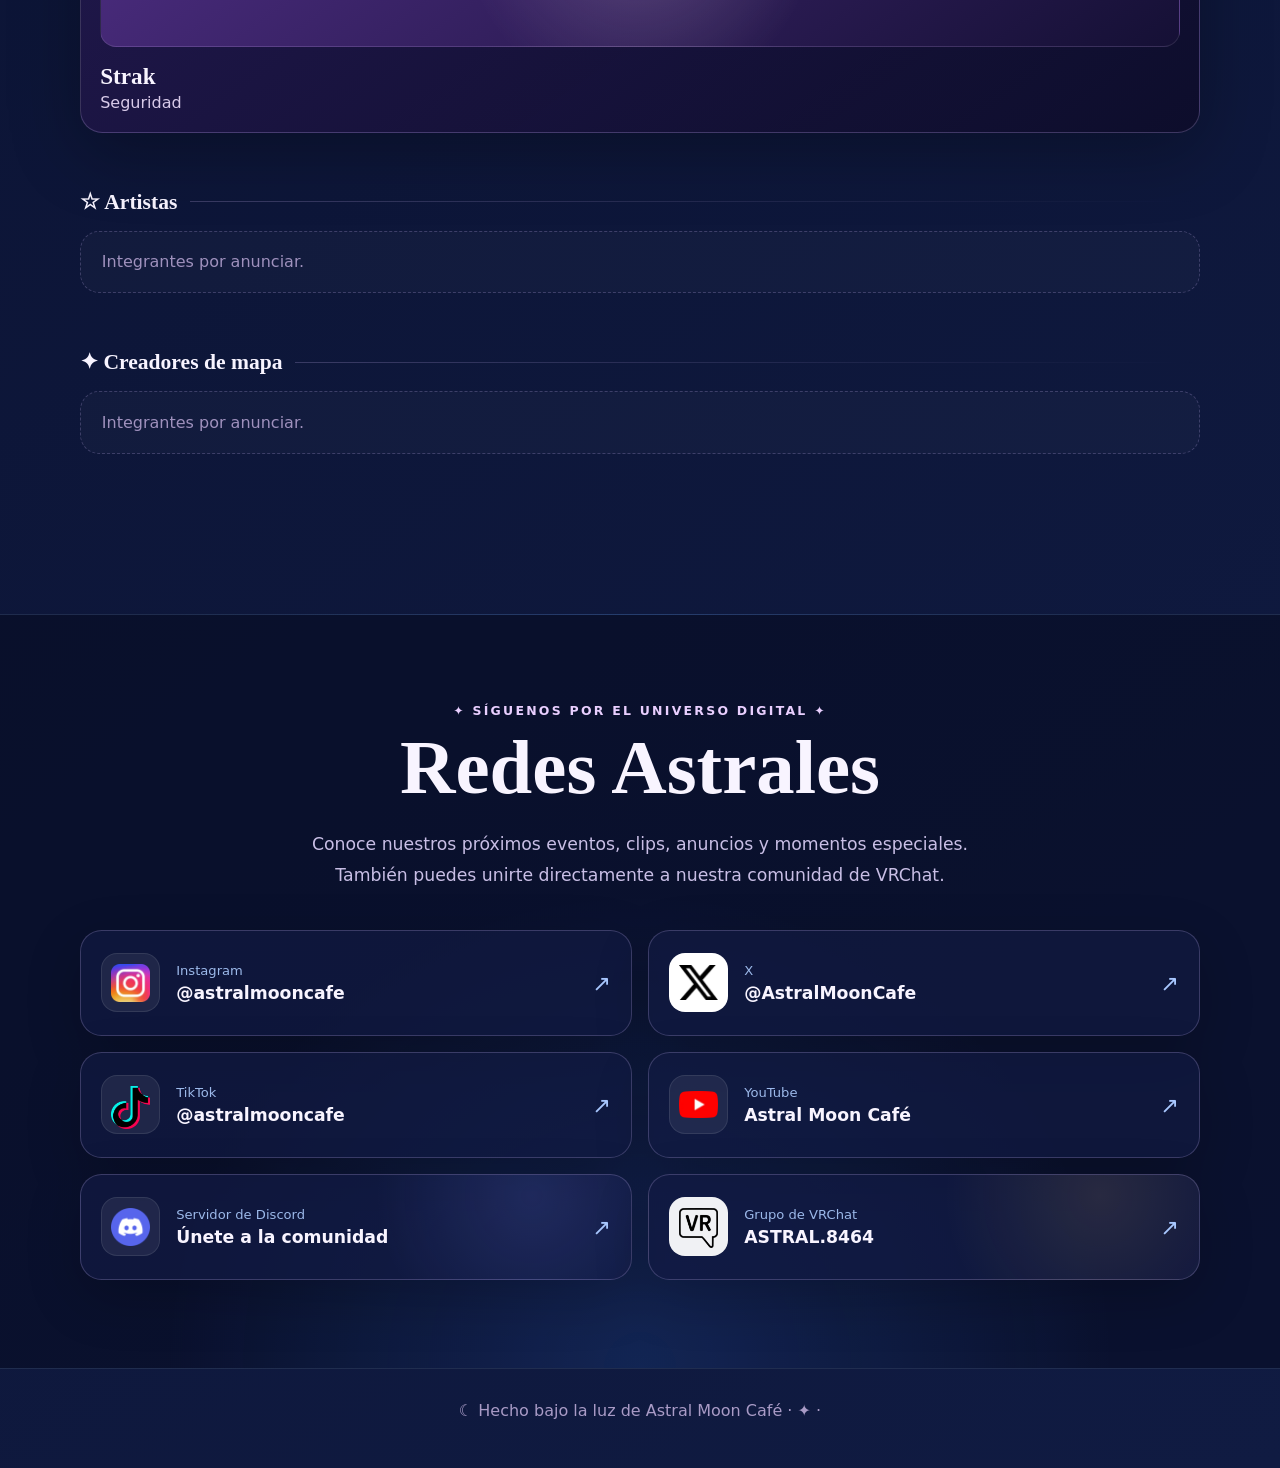
==== commit e8dac872: "Add files via upload" ====
--- a/index.html
+++ b/index.html
@@ -51,7 +51,7 @@
 <a class="card solar" href="profile.html?id=gaoz"><div class="portrait">☀️</div><h3>Gaoz</h3><p>Mayordomo Solar</p></a>
 <a class="card solar" href="profile.html?id=jorji"><div class="portrait">☀️</div><h3>Jorji</h3><p>Mayordomo Solar</p></a>
 <a class="card solar" href="profile.html?id=lexir"><div class="portrait">☀️</div><h3>Lexir</h3><p>Mayordomo Solar</p></a>
-<a class="card solar" href="profile.html?id=marquito"><div class="portrait">☀️</div><h3>Marquito</h3><p>Mayordomo Solar</p></a>
+<a class="card solar" href="profile.html?id=marquito"><div class="portrait portrait-photo"><img src="assets/marquito-main.webp" alt="Marquito, mayordomo solar de Astral Moon Café" loading="lazy"></div><h3>Marquito</h3><p>Mayordomo Solar · Portador de la suerte</p></a>
 <a class="card solar" href="profile.html?id=reynaldo"><div class="portrait">☀️</div><h3>Reynaldo</h3><p>Mayordomo Solar</p></a>
 <a class="card solar" href="profile.html?id=ryuell"><div class="portrait">☀️</div><h3>Ryuell</h3><p>Mayordomo Solar</p></a>
 <a class="card solar" href="profile.html?id=yaeekoo"><div class="portrait">☀️</div><h3>Yaeekoo</h3><p>Mayordomo Solar</p></a>
--- a/styles.css
+++ b/styles.css
@@ -108,6 +108,7 @@
 .portrait { height: 185px; border-radius: 1rem; display: grid; place-items: center; font-size: 4rem; background: radial-gradient(circle at 50% 35%, rgba(255,226,250,.2), transparent 32%), linear-gradient(145deg, #4f2e84, #151035); border: 1px solid rgba(255,255,255,.1); }
 .portrait-photo { overflow: hidden; }
 .portrait-photo img { width: 100%; height: 100%; display: block; object-fit: cover; object-position: center 18%; transition: filter .3s ease; }
+.card[href="profile.html?id=marquito"] .portrait-photo img { object-position: 34% center; }
 .card:hover .portrait-photo img { filter: brightness(1.06); }
 .card h3 { font-size: 1.45rem; margin: 1rem 0 .2rem; }
 .card p { color: #d9cbea; margin: 0; }
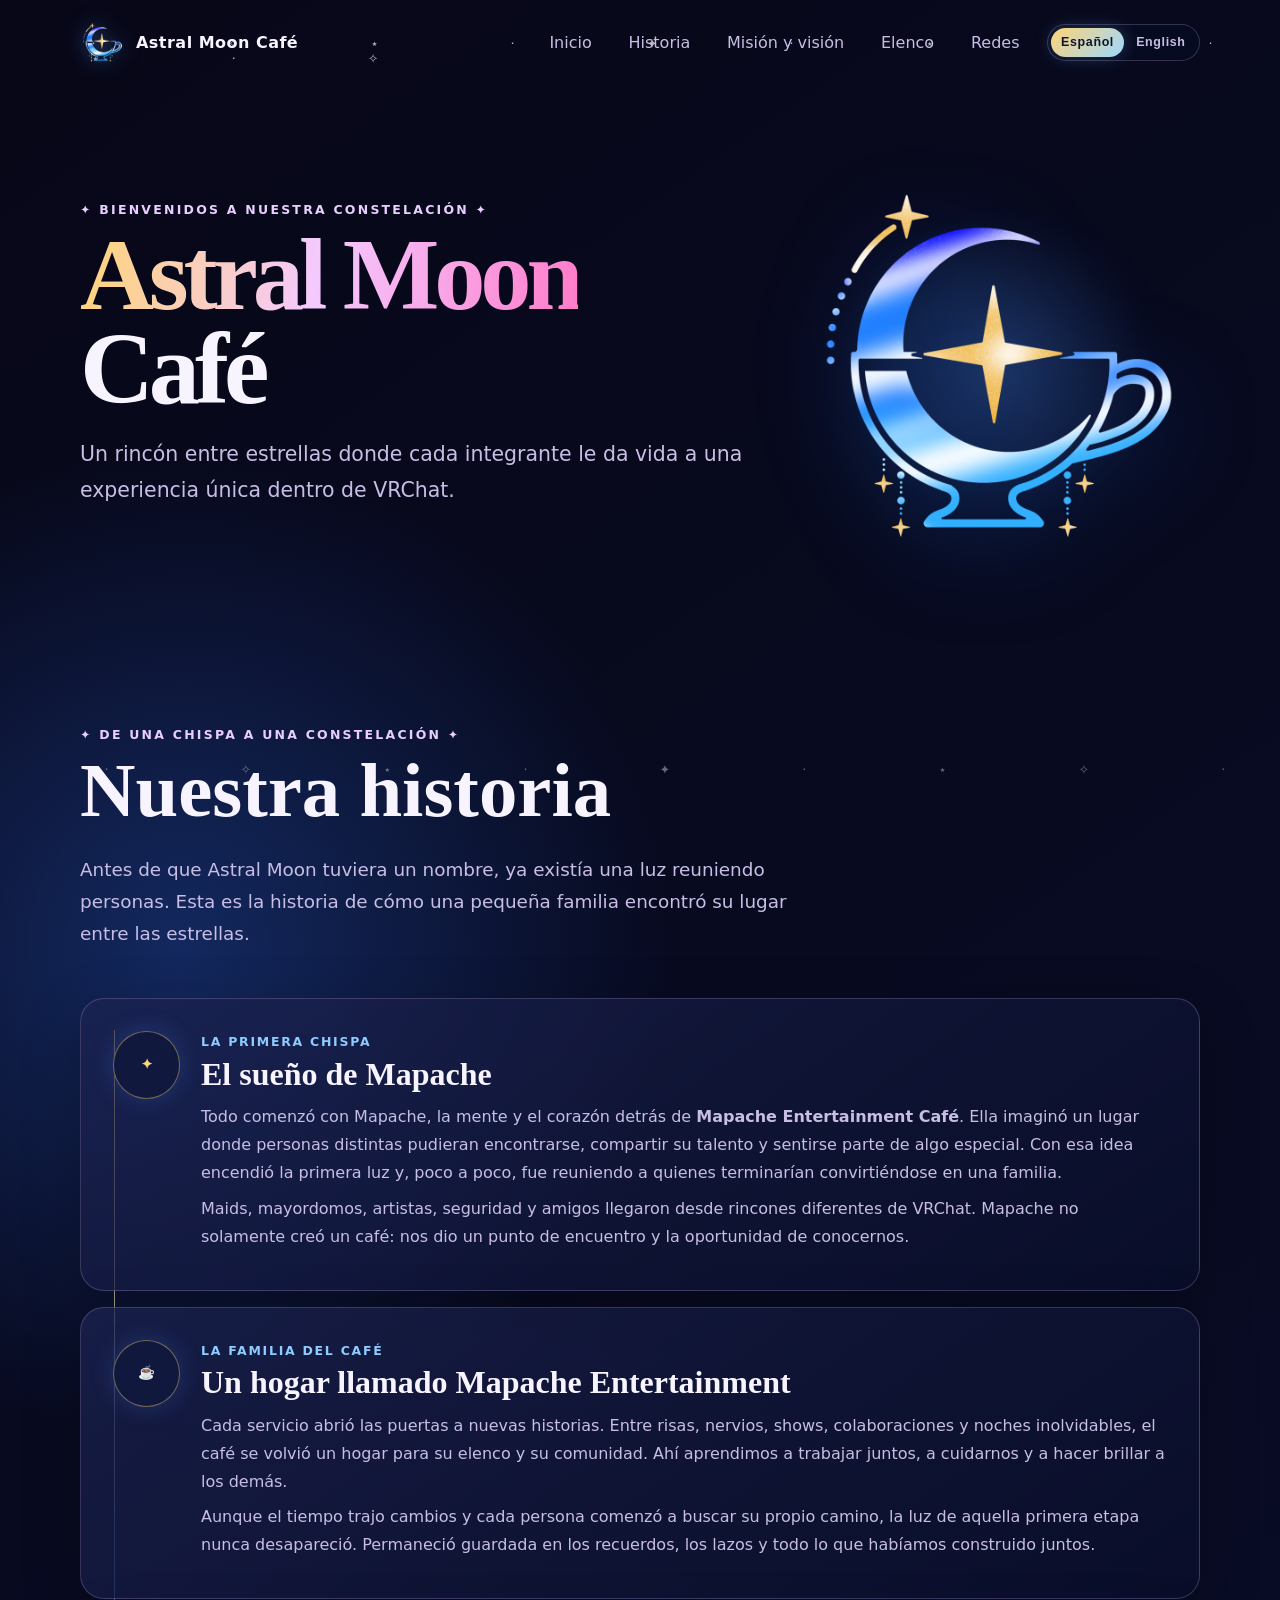
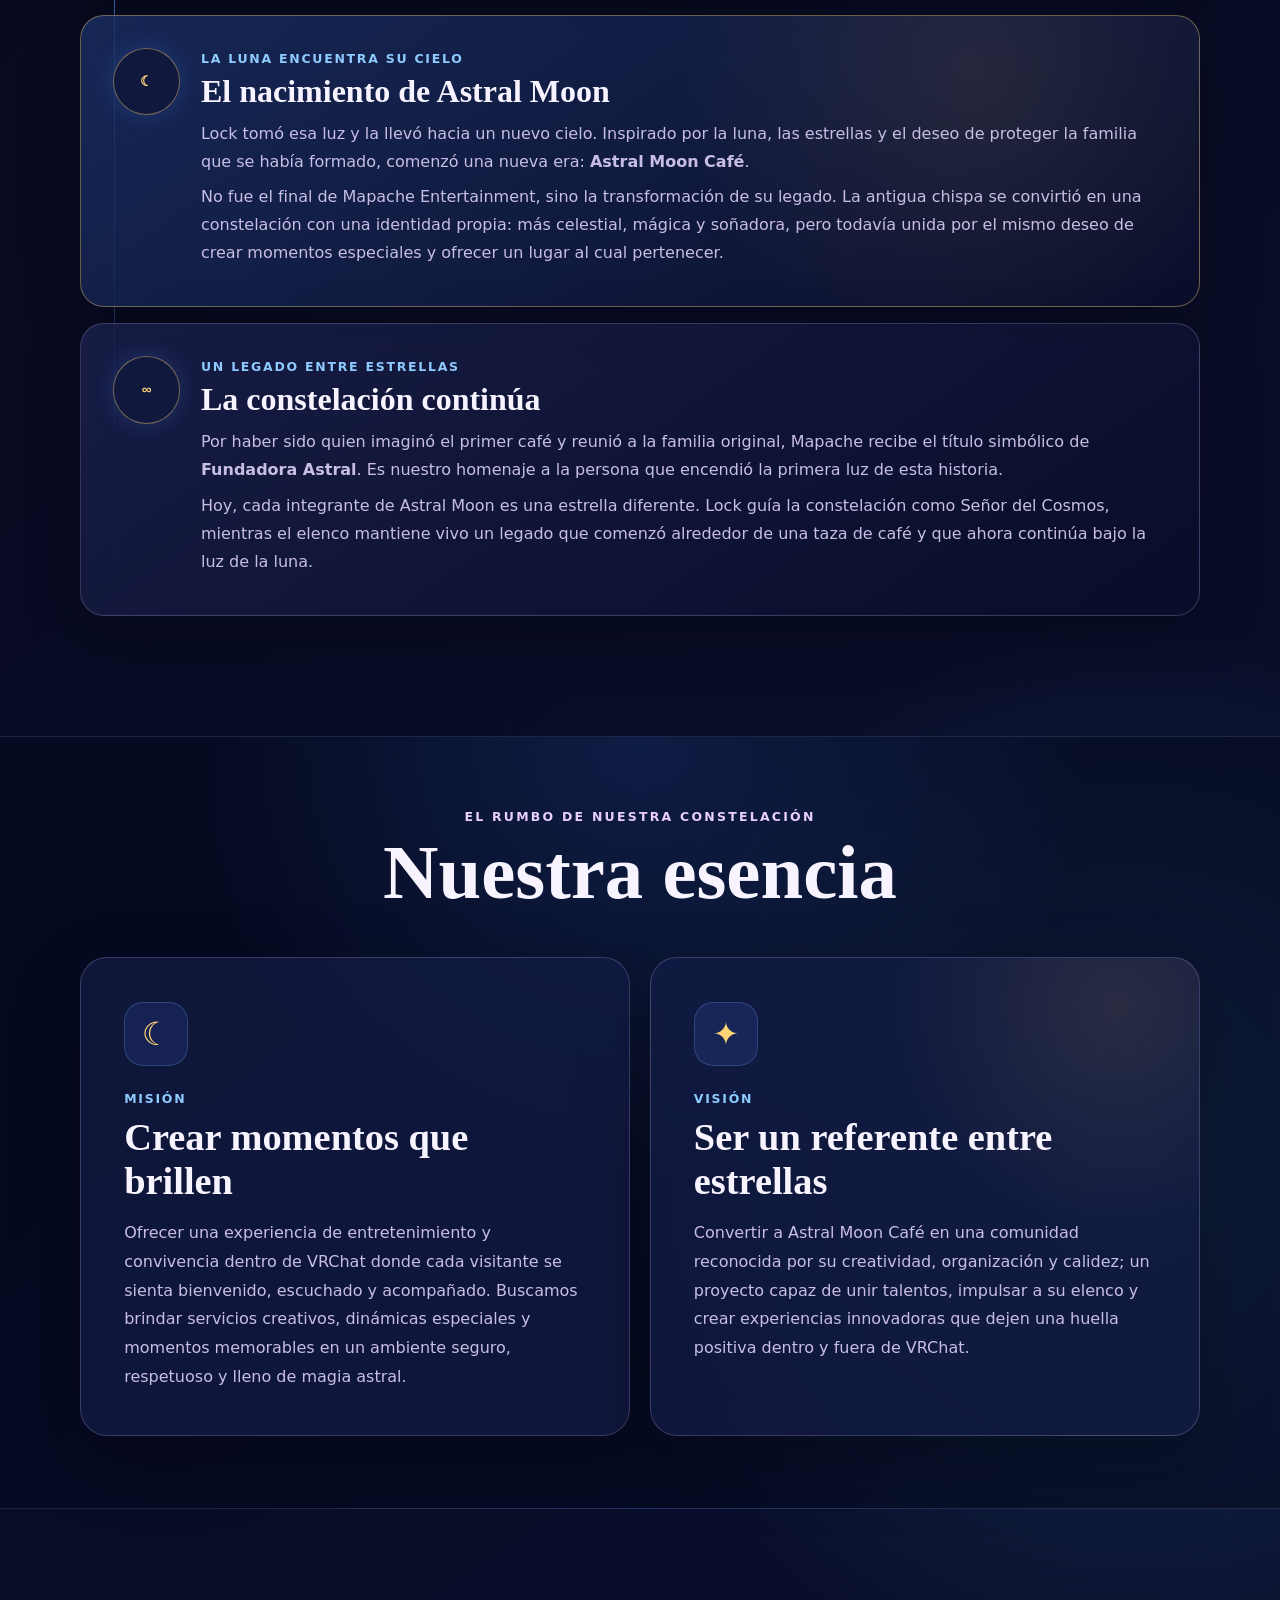
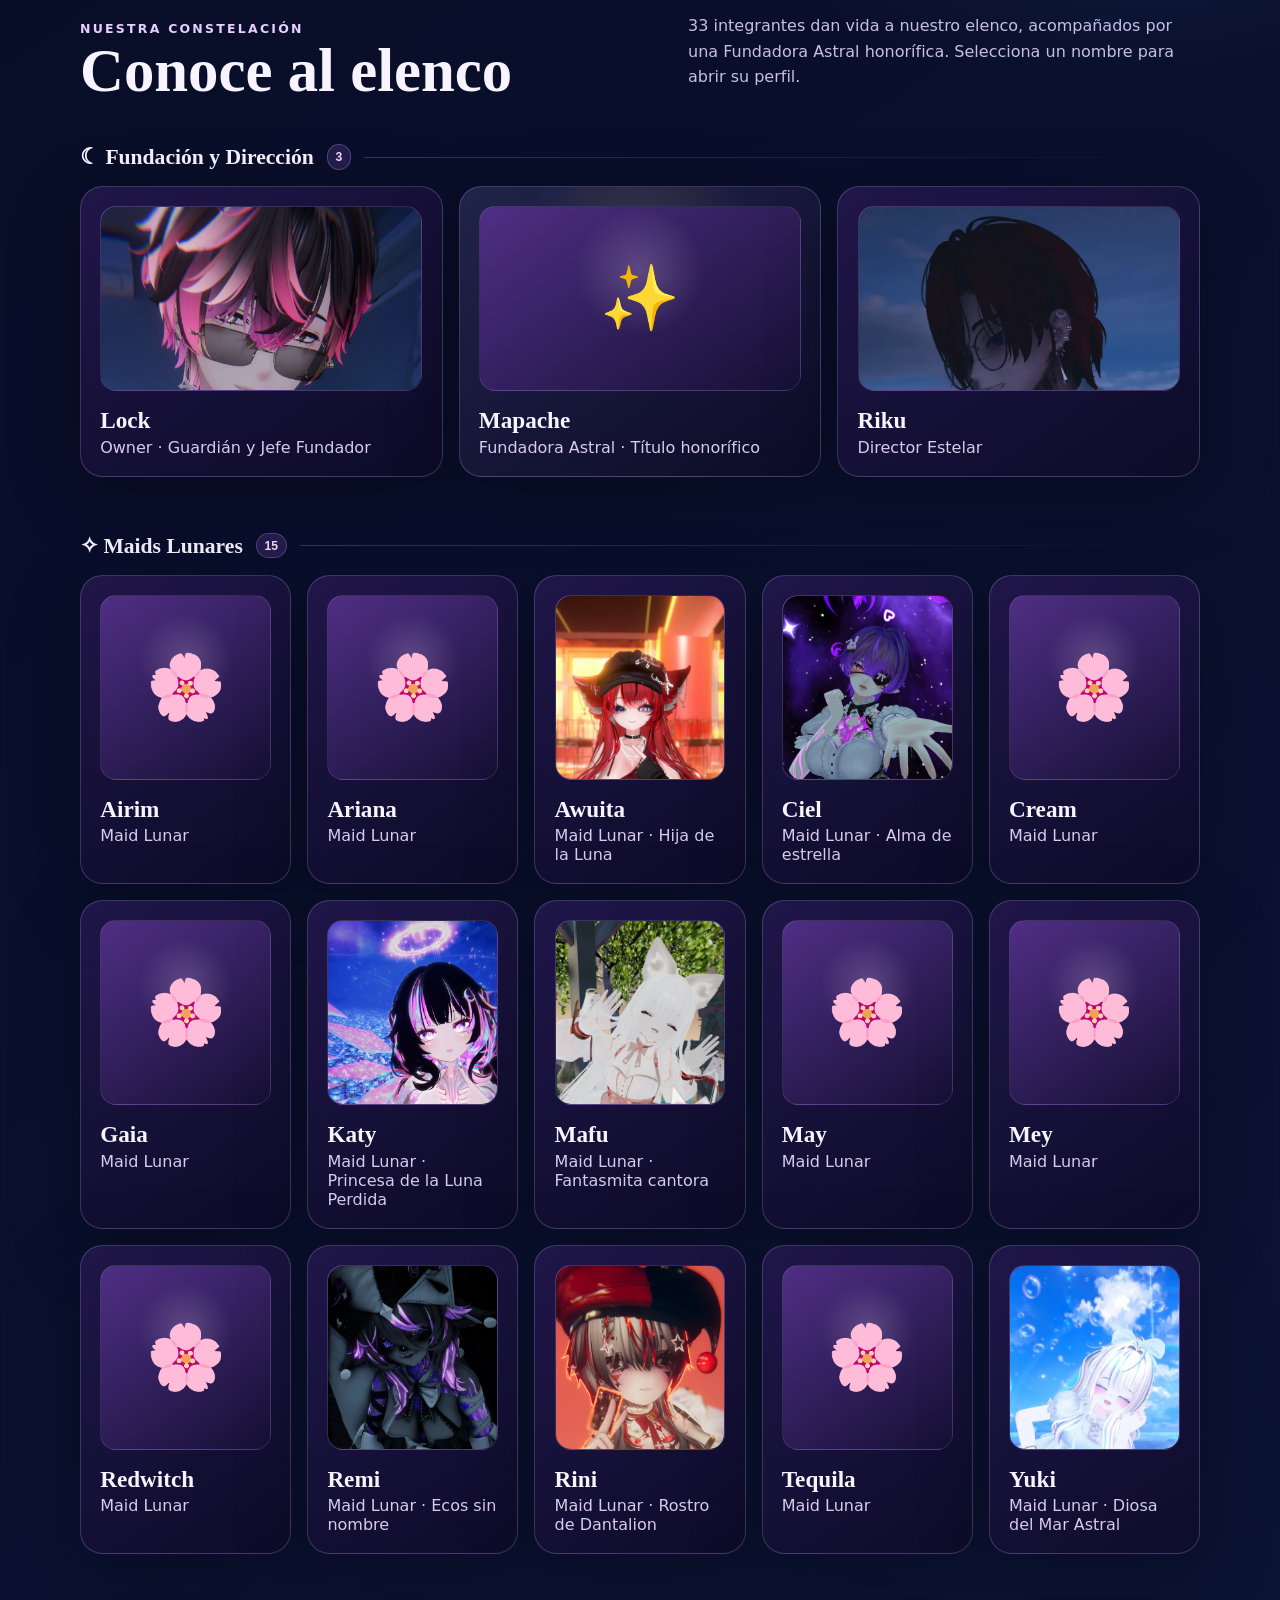
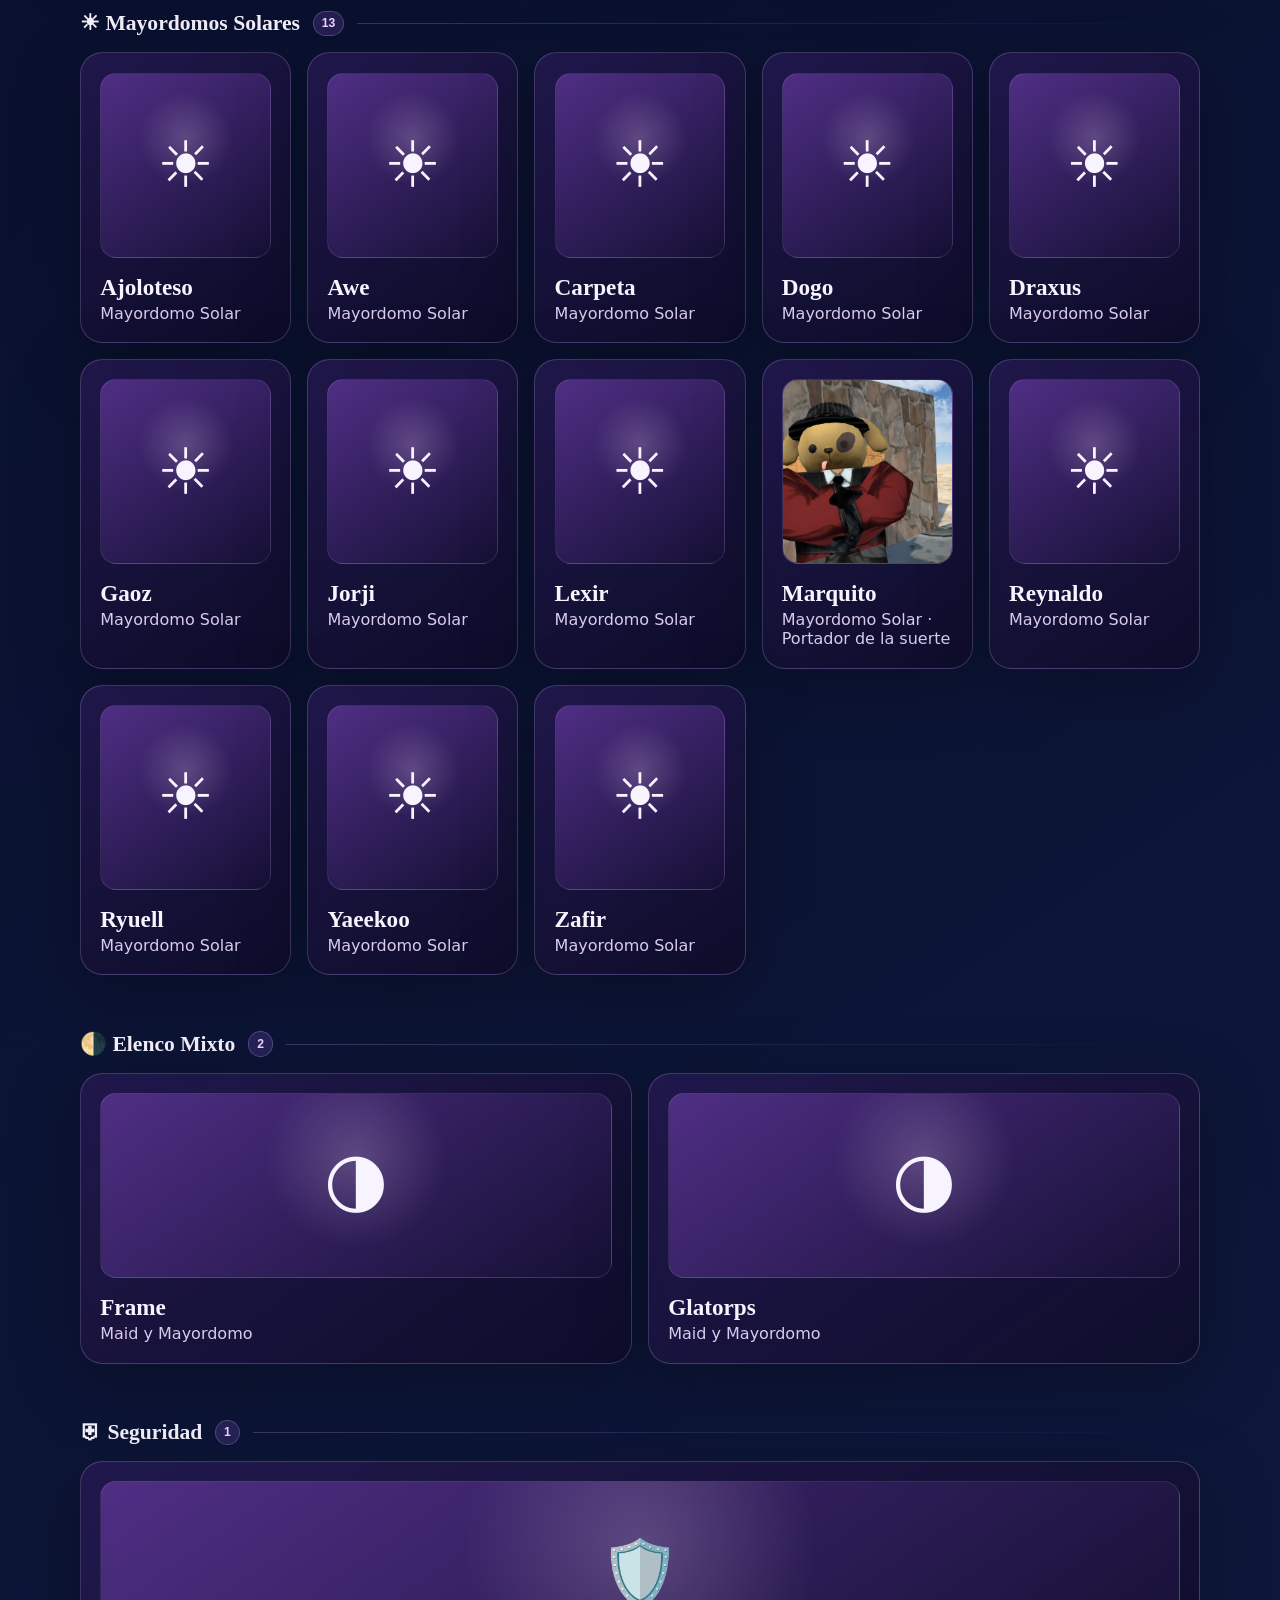
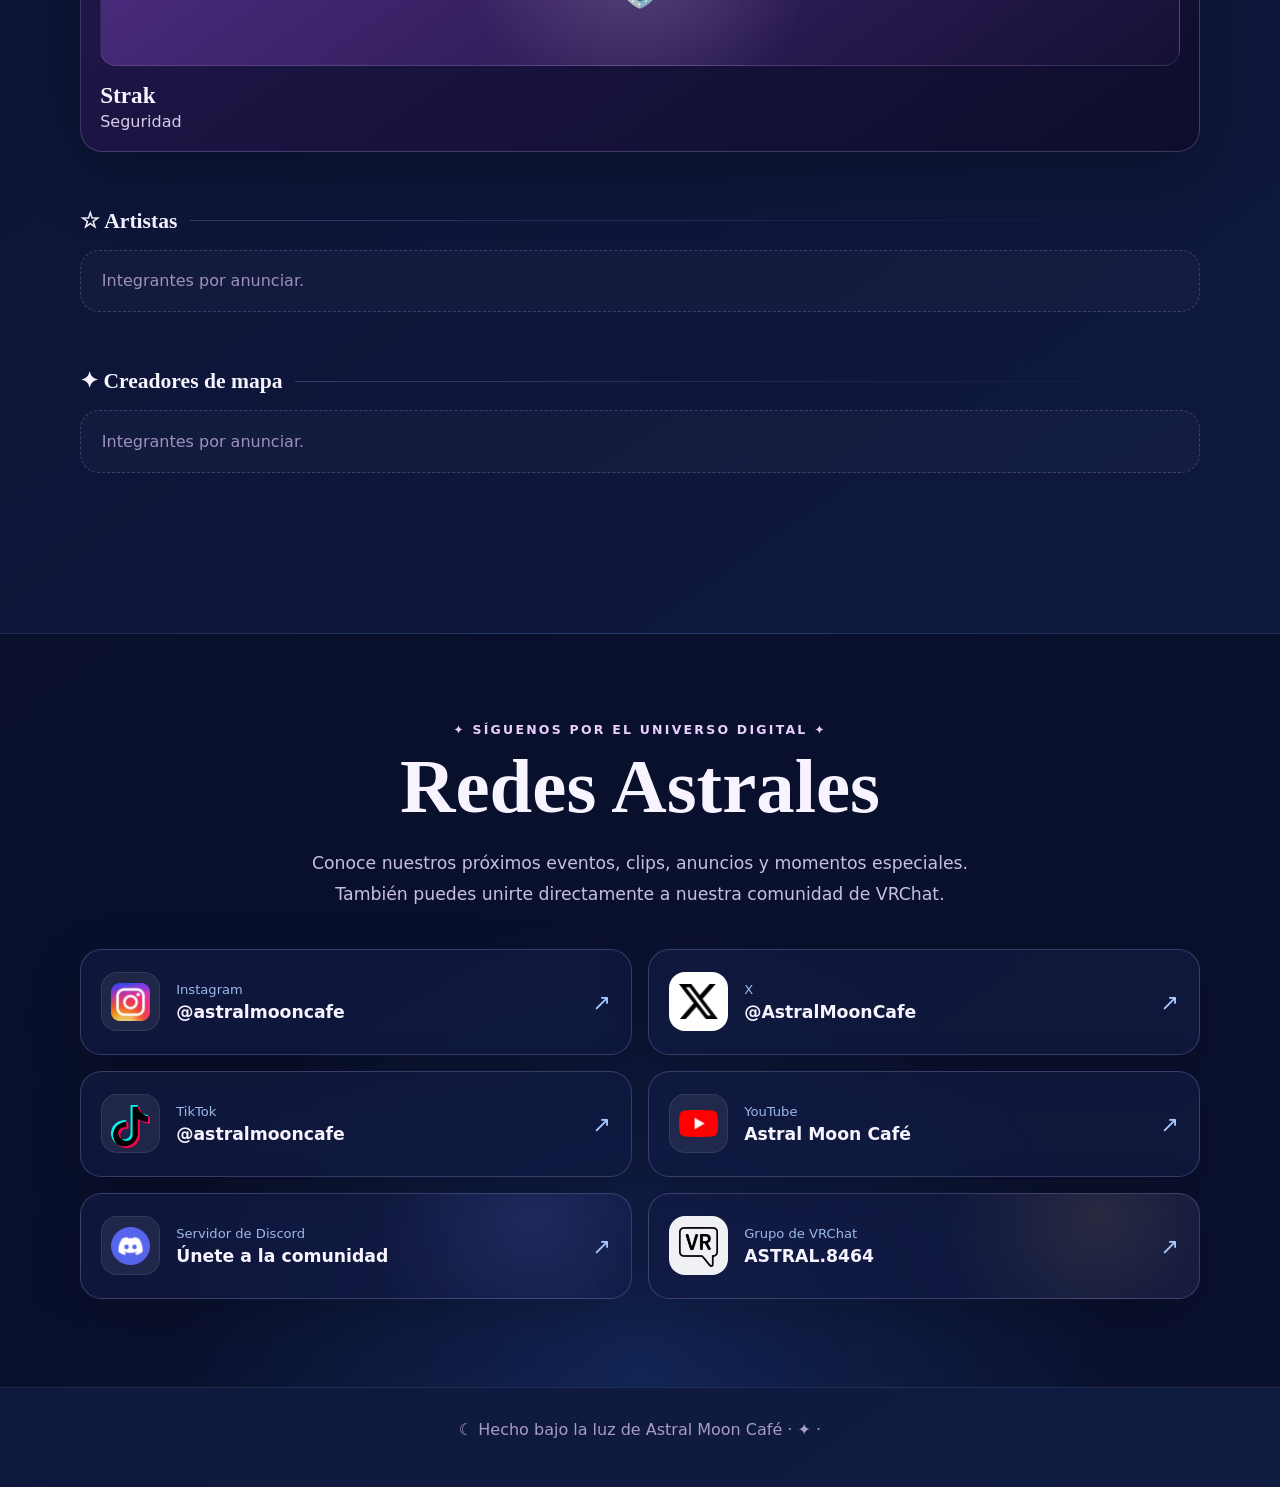
==== commit 77e5d7fc: "Add files via upload" ====
--- a/index.html
+++ b/index.html
@@ -32,7 +32,7 @@
 <a class="card" href="profile.html?id=ciel"><div class="portrait portrait-photo"><img src="assets/ciel-main.webp" alt="Ciel, maid lunar de Astral Moon Café" loading="lazy"></div><h3>Ciel</h3><p>Maid Lunar · Alma de estrella</p></a>
 <a class="card" href="profile.html?id=cream"><div class="portrait">🌸</div><h3>Cream</h3><p>Maid Lunar</p></a>
 <a class="card" href="profile.html?id=gaia"><div class="portrait">🌸</div><h3>Gaia</h3><p>Maid Lunar</p></a>
-<a class="card" href="profile.html?id=katy"><div class="portrait">🌸</div><h3>Katy</h3><p>Maid Lunar</p></a>
+<a class="card" href="profile.html?id=katy"><div class="portrait portrait-photo"><img src="assets/katy-main.webp" alt="Katy, princesa lunar de Astral Moon Café" loading="lazy"></div><h3>Katy</h3><p>Maid Lunar · Princesa de la Luna Perdida</p></a>
 <a class="card" href="profile.html?id=mafu"><div class="portrait portrait-photo"><img src="assets/mafu-main.webp" alt="Mafu, maid lunar de Astral Moon Café"></div><h3>Mafu</h3><p>Maid Lunar · Fantasmita cantora</p></a>
 <a class="card" href="profile.html?id=may"><div class="portrait">🌸</div><h3>May</h3><p>Maid Lunar</p></a>
 <a class="card" href="profile.html?id=mey"><div class="portrait">🌸</div><h3>Mey</h3><p>Maid Lunar</p></a>
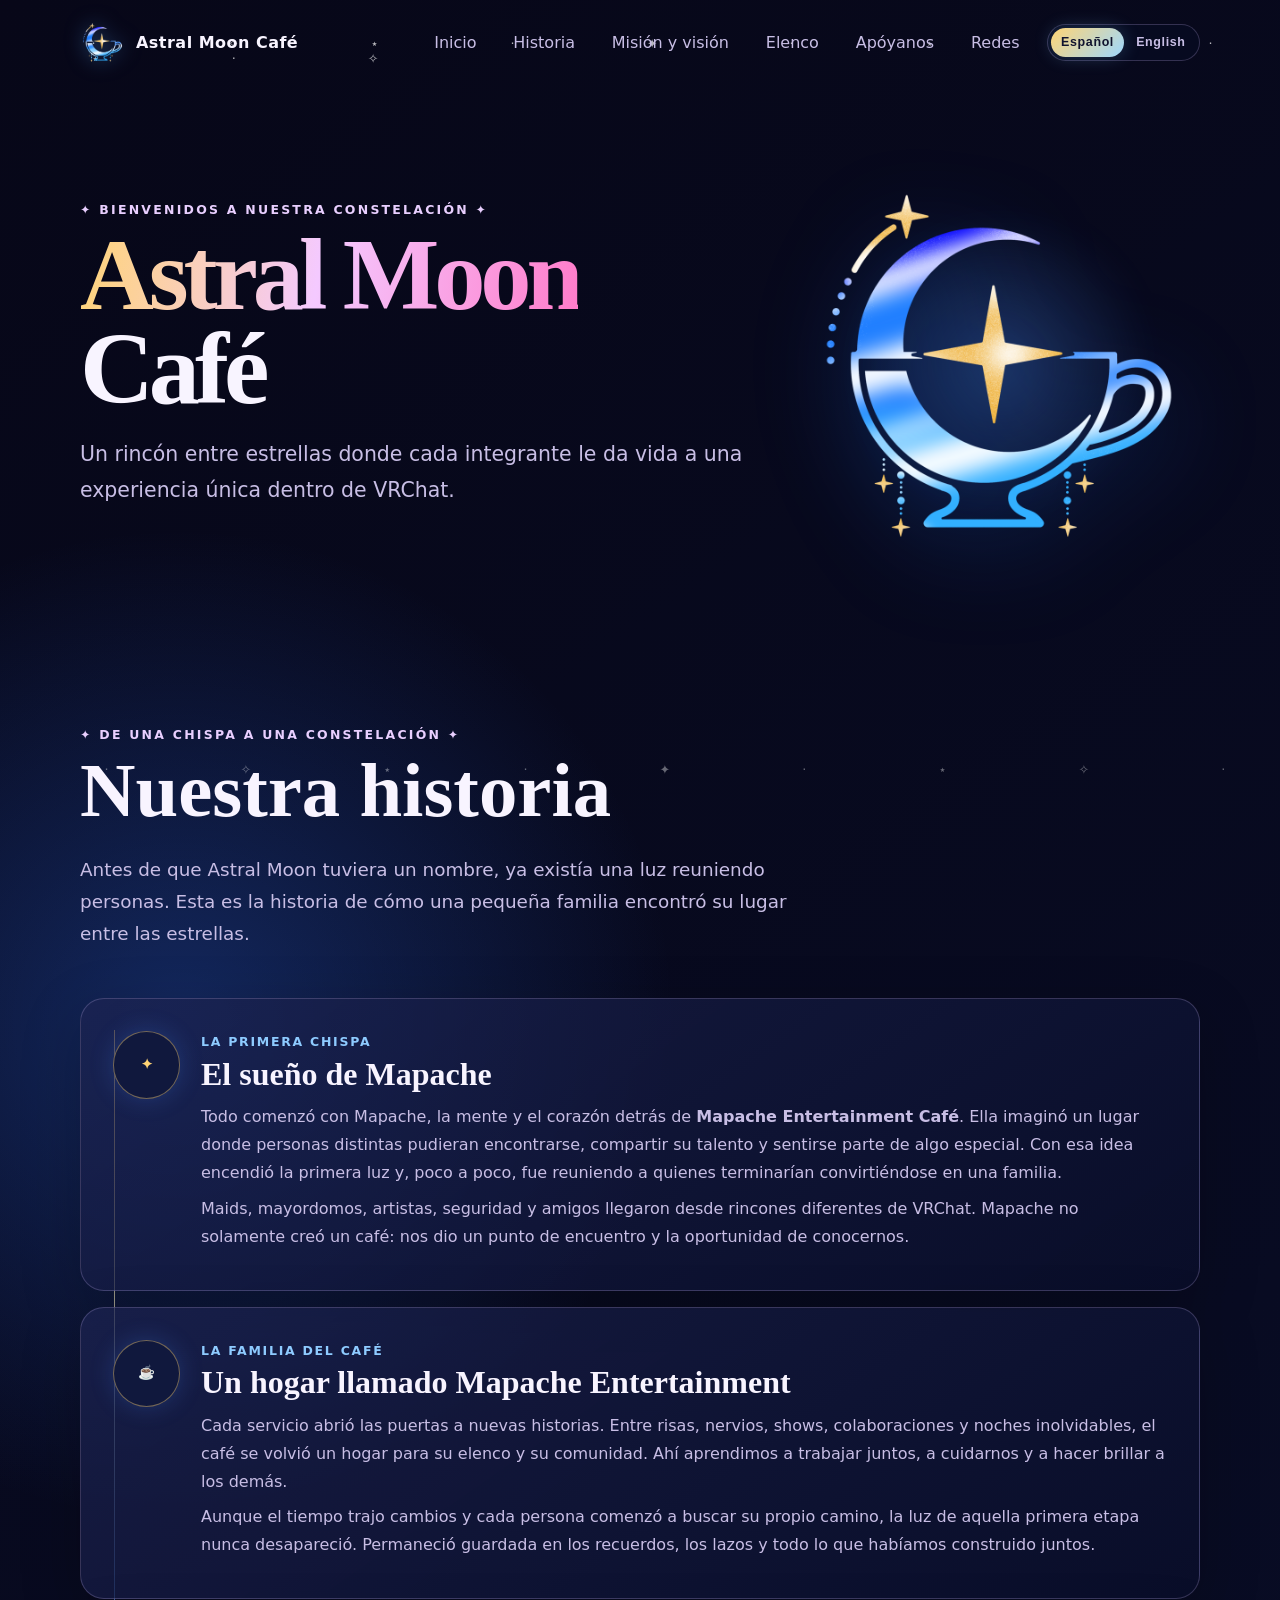
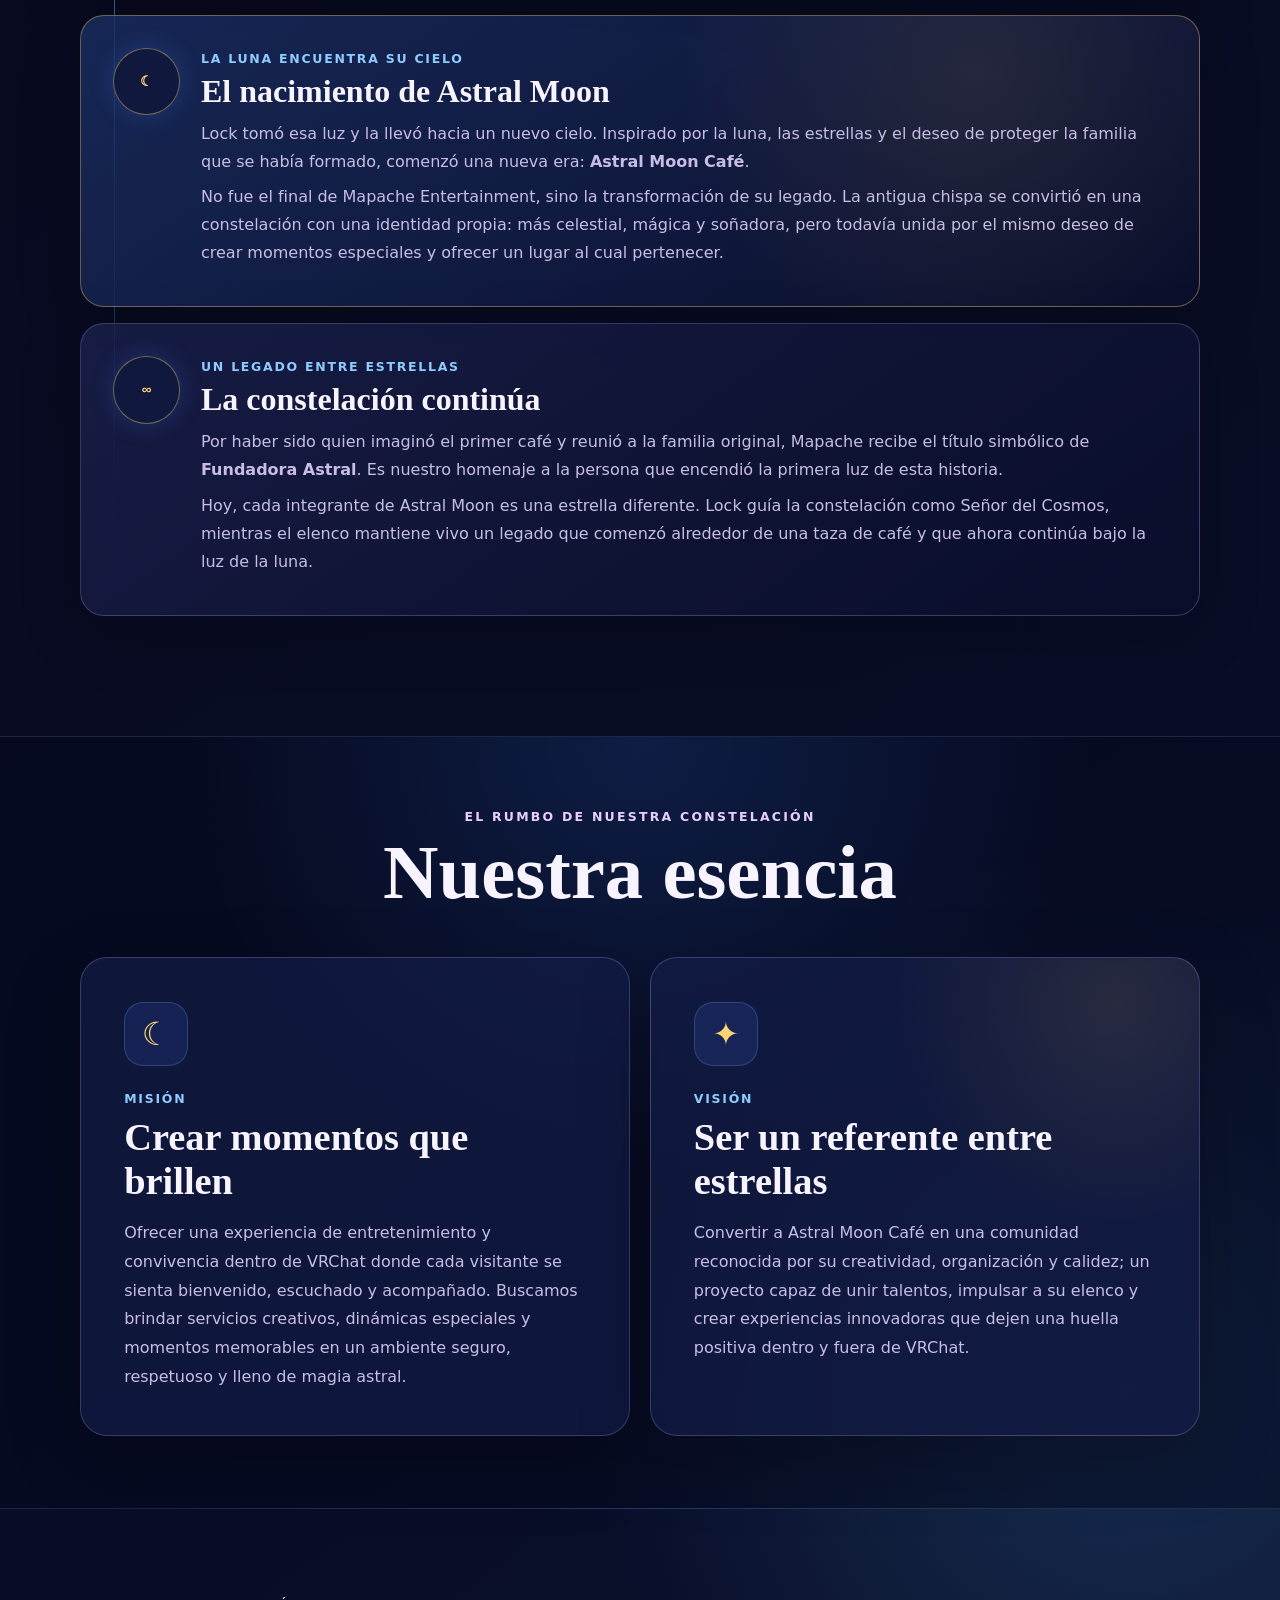
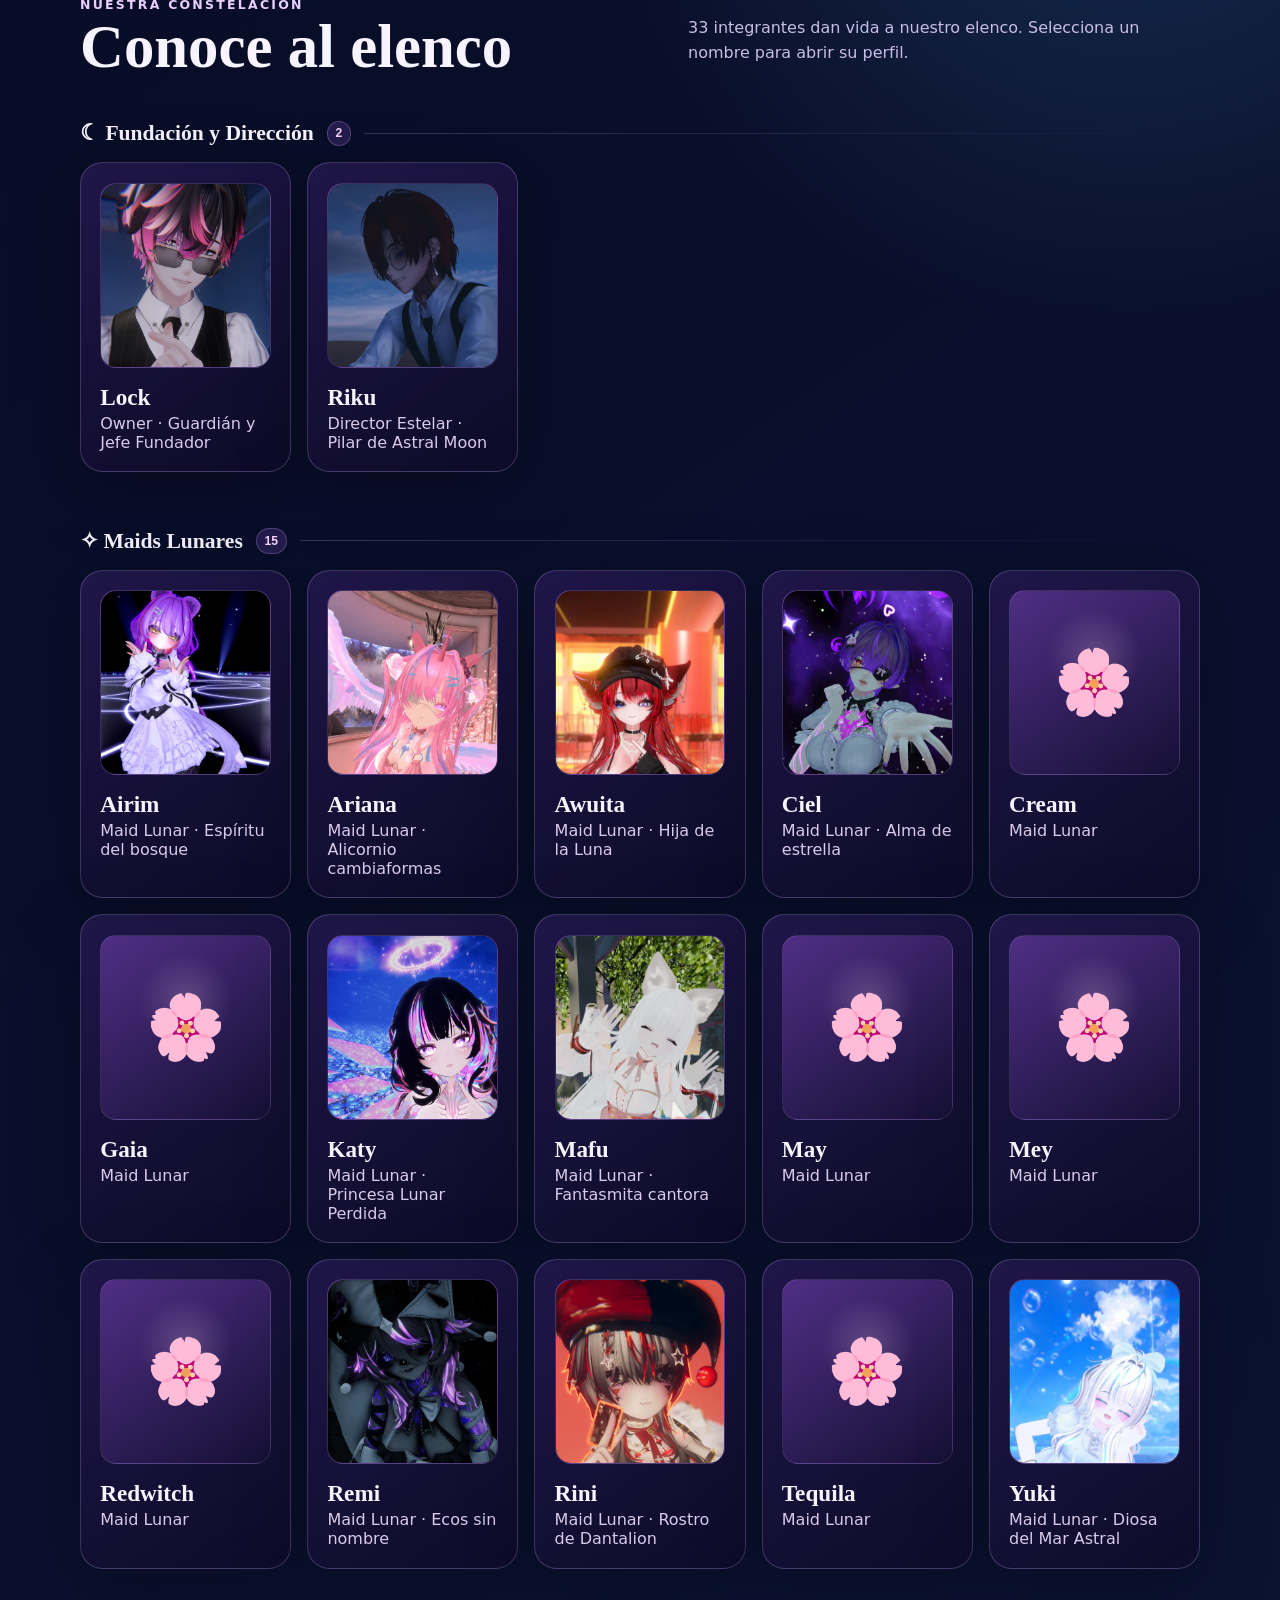
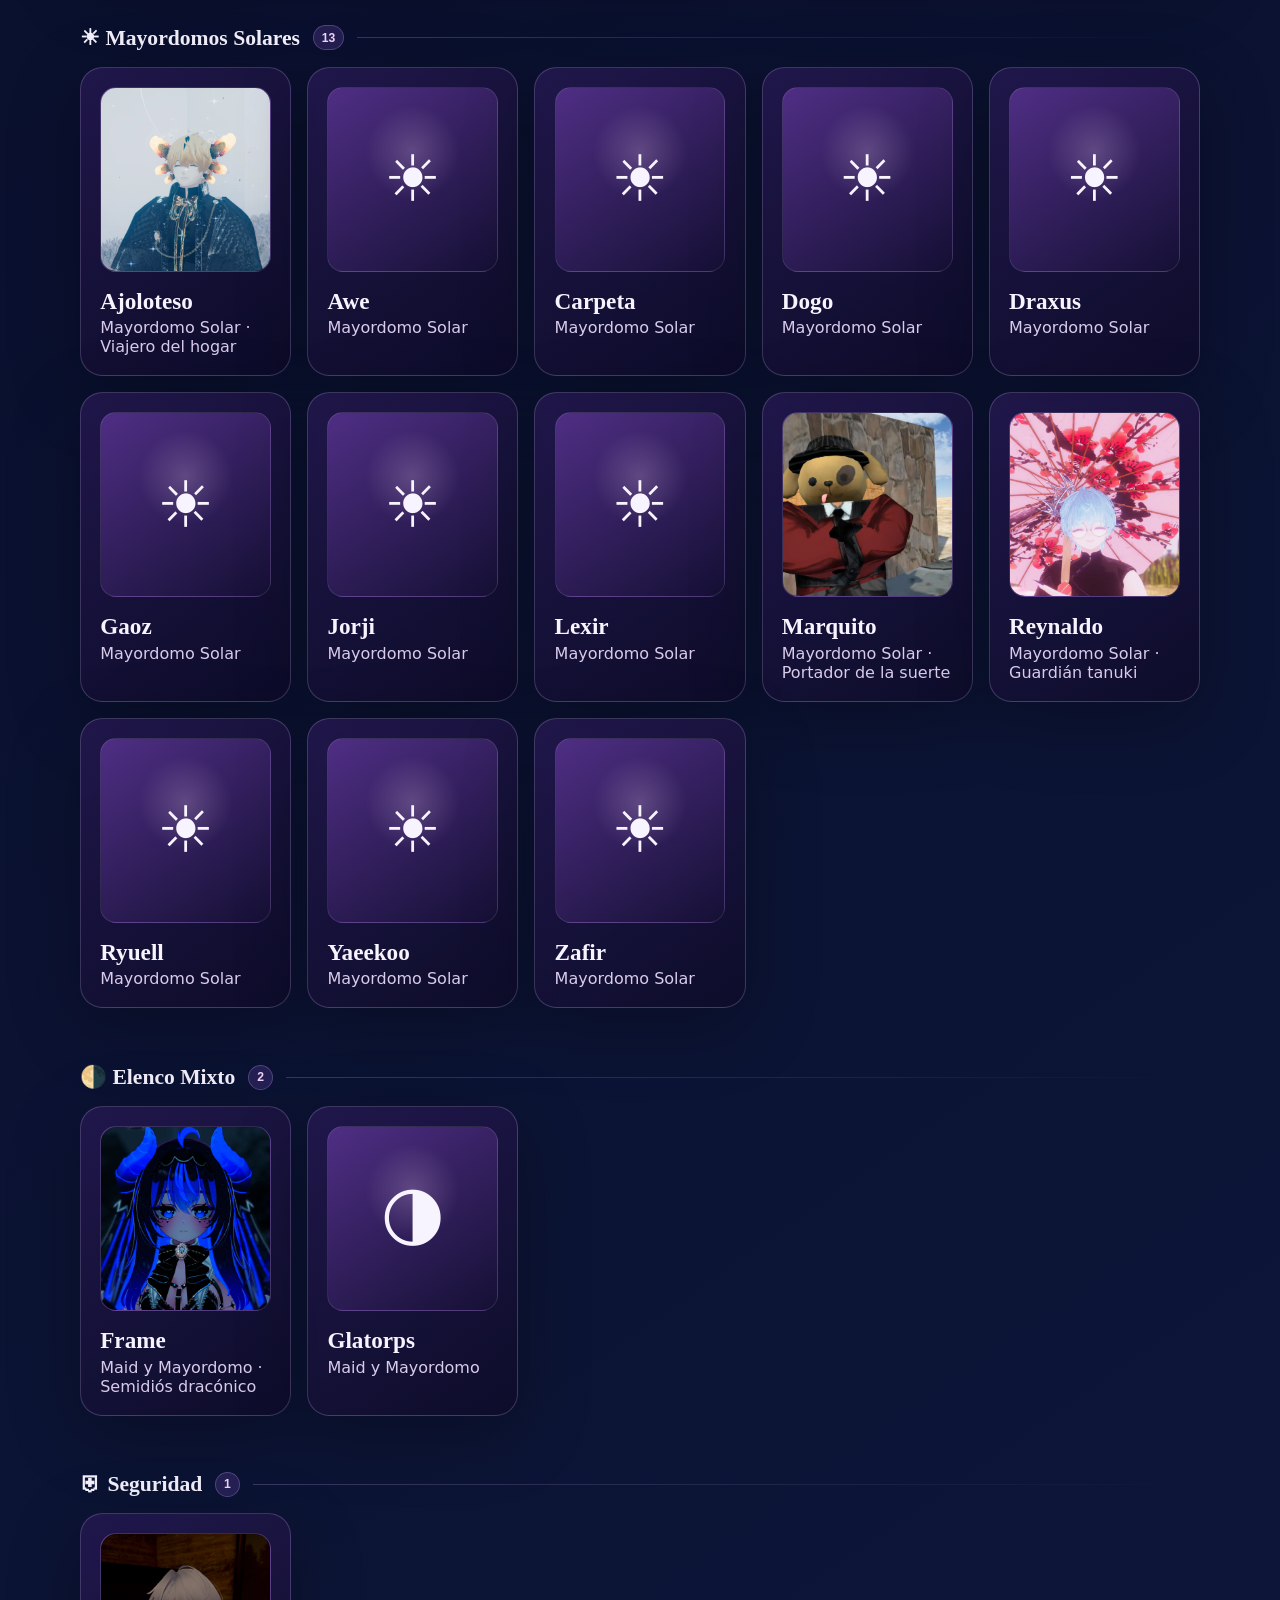
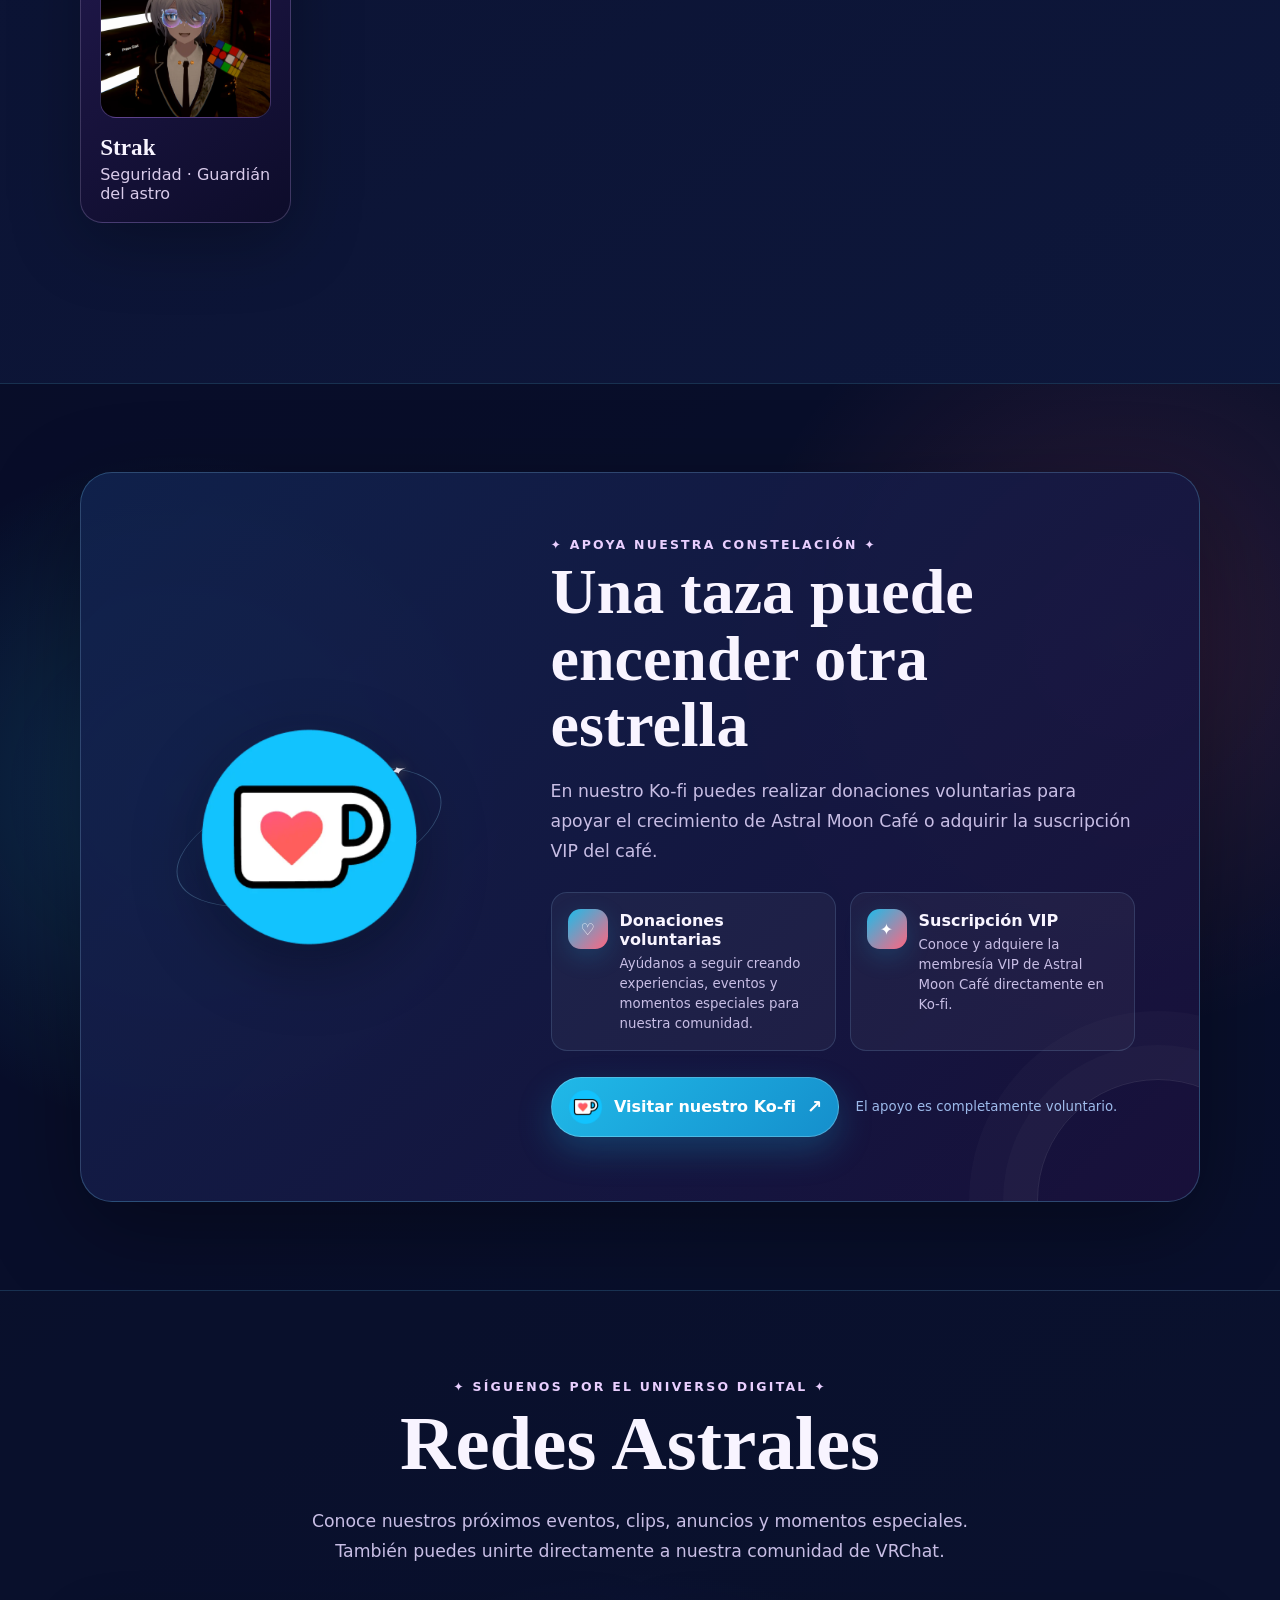
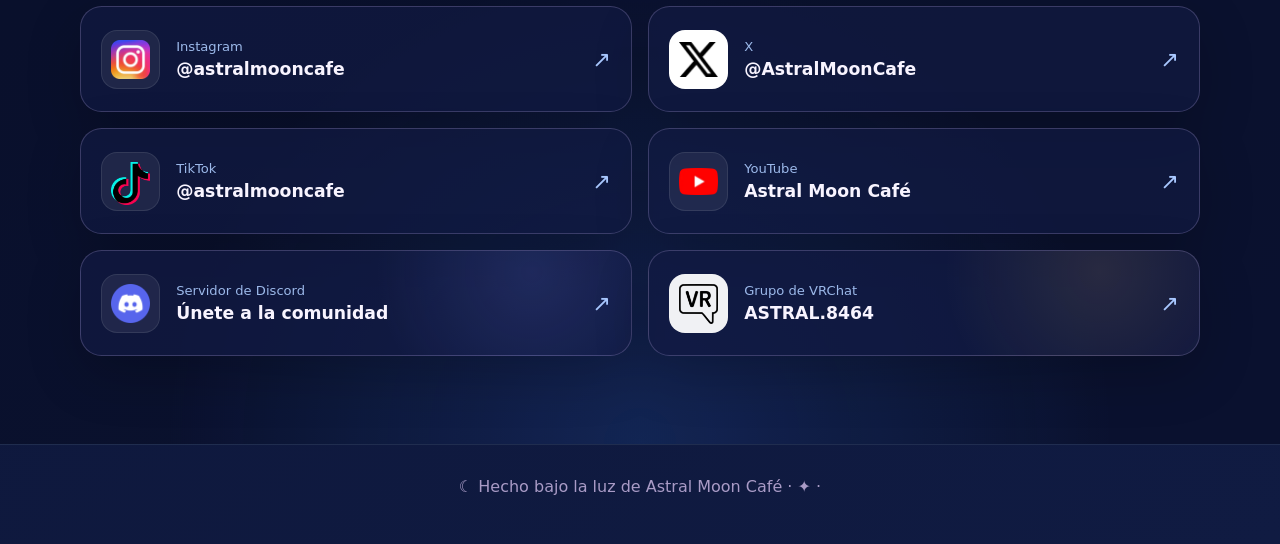
==== commit b3d520e6: "Add files via upload" ====
--- a/index.html
+++ b/index.html
@@ -1,10 +1,11 @@
 <!doctype html>
-<html lang="es"><head><meta charset="utf-8"><meta name="viewport" content="width=device-width, initial-scale=1"><meta name="description" content="Conoce al elenco de Astral Moon Café, una experiencia estelar en VRChat."><title>Astral Moon Café | Elenco</title><link rel="icon" type="image/png" href="assets/astral-moon-logo.png"><link rel="stylesheet" href="styles.css"></head>
+<html lang="es"><head><meta charset="utf-8"><meta name="viewport" content="width=device-width, initial-scale=1"><meta name="description" content="Conoce al elenco de Astral Moon Café, una experiencia estelar en VRChat."><title>Astral Moon Café</title><link rel="icon" type="image/png" href="assets/astral-moon-logo.png"><link rel="stylesheet" href="styles.css"></head>
 <body>
   <header class="shell nav"><a class="brand" href="index.html"><img class="brand-logo" src="assets/astral-moon-logo.png" alt=""> Astral Moon Café</a><div class="nav-side"><nav class="nav-links" aria-label="Navegación principal"><a href="#inicio">Inicio</a>
 <a href="#historia">Historia</a>
 <a href="#identidad">Misión y visión</a>
 <a href="#staff">Elenco</a>
+<a href="#apoyo">Apóyanos</a>
 <a href="#redes">Redes</a></nav><div class="language-switch" aria-label="Idioma / Language"><button type="button" data-lang="es">Español</button><button type="button" data-lang="en">English</button></div></div></header>
   <main>
     <section class="shell hero" id="inicio"><div><div class="eyebrow">✦ Bienvenidos a nuestra constelación ✦</div><h1><span class="gradient-text">Astral Moon</span><br>Café</h1><p class="lead">Un rincón entre estrellas donde cada integrante le da vida a una experiencia única dentro de VRChat.</p></div><div class="logo-stage"><span class="logo-halo" aria-hidden="true"></span><img class="hero-logo" src="assets/astral-moon-logo.png" alt="Logo oficial de Astral Moon Café"></div></section>
@@ -21,18 +22,17 @@
       <article class="identity-card mission"><div class="identity-icon">☾</div><span>Misión</span><h3>Crear momentos que brillen</h3><p>Ofrecer una experiencia de entretenimiento y convivencia dentro de VRChat donde cada visitante se sienta bienvenido, escuchado y acompañado. Buscamos brindar servicios creativos, dinámicas especiales y momentos memorables en un ambiente seguro, respetuoso y lleno de magia astral.</p></article>
       <article class="identity-card vision"><div class="identity-icon">✦</div><span>Visión</span><h3>Ser un referente entre estrellas</h3><p>Convertir a Astral Moon Café en una comunidad reconocida por su creatividad, organización y calidez; un proyecto capaz de unir talentos, impulsar a su elenco y crear experiencias innovadoras que dejen una huella positiva dentro y fuera de VRChat.</p></article>
     </div></div></section>
-    <section class="shell section" id="staff"><div class="section-head"><div><div class="eyebrow">Nuestra constelación</div><h2>Conoce al elenco</h2></div><p class="section-note">33 integrantes dan vida a nuestro elenco, acompañados por una Fundadora Astral honorífica. Selecciona un nombre para abrir su perfil.</p></div>
-      <div class="role-block"><h3 class="role-title">☾ Fundación y Dirección <span class="count">3</span></h3><div class="grid"><a class="card" href="profile.html?id=lock"><div class="portrait portrait-photo"><img src="assets/lock-main.webp" alt="Lock, fundador de Astral Moon Café"></div><h3>Lock</h3><p>Owner · Guardián y Jefe Fundador</p></a>
-<a class="card founder" href="profile.html?id=mapache"><div class="portrait">✨</div><h3>Mapache</h3><p>Fundadora Astral · Título honorífico</p></a>
-<a class="card" href="profile.html?id=riku"><div class="portrait portrait-photo"><img src="assets/riku-main.webp" alt="Riku, director de Astral Moon Café"></div><h3>Riku</h3><p>Director Estelar</p></a></div></div>
+    <section class="shell section" id="staff"><div class="section-head"><div><div class="eyebrow">Nuestra constelación</div><h2>Conoce al elenco</h2></div><p class="section-note">33 integrantes dan vida a nuestro elenco. Selecciona un nombre para abrir su perfil.</p></div>
+      <div class="role-block"><h3 class="role-title">☾ Fundación y Dirección <span class="count">2</span></h3><div class="grid compact-grid short-grid"><a class="card" href="profile.html?id=lock"><div class="portrait portrait-photo"><img src="assets/lock-main.webp" alt="Lock, fundador de Astral Moon Café"></div><h3>Lock</h3><p>Owner · Guardián y Jefe Fundador</p></a>
+<a class="card" href="profile.html?id=riku"><div class="portrait portrait-photo"><img src="assets/riku-main.webp" alt="Riku, director de Astral Moon Café"></div><h3>Riku</h3><p>Director Estelar · Pilar de Astral Moon</p></a></div></div>
       <div class="role-block"><h3 class="role-title">✧ Maids Lunares <span class="count">15</span></h3><div class="grid compact-grid">
-        <a class="card" href="profile.html?id=airim"><div class="portrait">🌸</div><h3>Airim</h3><p>Maid Lunar</p></a>
-<a class="card" href="profile.html?id=ariana"><div class="portrait">🌸</div><h3>Ariana</h3><p>Maid Lunar</p></a>
+        <a class="card" href="profile.html?id=airim"><div class="portrait portrait-photo"><img src="assets/airim-main.webp" alt="Airim, espíritu del bosque de Astral Moon Café" loading="lazy"></div><h3>Airim</h3><p>Maid Lunar · Espíritu del bosque</p></a>
+<a class="card" href="profile.html?id=ariana"><div class="portrait portrait-photo"><img src="assets/ariana-main.webp" alt="Ariana, alicornio cambiaformas de Astral Moon Café" loading="lazy"></div><h3>Ariana</h3><p>Maid Lunar · Alicornio cambiaformas</p></a>
 <a class="card" href="profile.html?id=awuita"><div class="portrait portrait-photo"><img src="assets/awuita-main.webp" alt="Awuita, maid lunar de Astral Moon Café"></div><h3>Awuita</h3><p>Maid Lunar · Hija de la Luna</p></a>
 <a class="card" href="profile.html?id=ciel"><div class="portrait portrait-photo"><img src="assets/ciel-main.webp" alt="Ciel, maid lunar de Astral Moon Café" loading="lazy"></div><h3>Ciel</h3><p>Maid Lunar · Alma de estrella</p></a>
 <a class="card" href="profile.html?id=cream"><div class="portrait">🌸</div><h3>Cream</h3><p>Maid Lunar</p></a>
 <a class="card" href="profile.html?id=gaia"><div class="portrait">🌸</div><h3>Gaia</h3><p>Maid Lunar</p></a>
-<a class="card" href="profile.html?id=katy"><div class="portrait portrait-photo"><img src="assets/katy-main.webp" alt="Katy, princesa lunar de Astral Moon Café" loading="lazy"></div><h3>Katy</h3><p>Maid Lunar · Princesa de la Luna Perdida</p></a>
+<a class="card" href="profile.html?id=katy"><div class="portrait portrait-photo"><img src="assets/katy-main.webp" alt="Katy, princesa lunar de Astral Moon Café" loading="lazy"></div><h3>Katy</h3><p>Maid Lunar · Princesa Lunar Perdida</p></a>
 <a class="card" href="profile.html?id=mafu"><div class="portrait portrait-photo"><img src="assets/mafu-main.webp" alt="Mafu, maid lunar de Astral Moon Café"></div><h3>Mafu</h3><p>Maid Lunar · Fantasmita cantora</p></a>
 <a class="card" href="profile.html?id=may"><div class="portrait">🌸</div><h3>May</h3><p>Maid Lunar</p></a>
 <a class="card" href="profile.html?id=mey"><div class="portrait">🌸</div><h3>Mey</h3><p>Maid Lunar</p></a>
@@ -43,7 +43,7 @@
 <a class="card" href="profile.html?id=yuki"><div class="portrait portrait-photo"><img src="assets/yuki-main.webp" alt="Yuki, maid lunar de Astral Moon Café" loading="lazy"></div><h3>Yuki</h3><p>Maid Lunar · Diosa del Mar Astral</p></a>
       </div></div>
       <div class="role-block"><h3 class="role-title">☀ Mayordomos Solares <span class="count">13</span></h3><div class="grid compact-grid">
-        <a class="card solar" href="profile.html?id=ajoloteso"><div class="portrait">☀️</div><h3>Ajoloteso</h3><p>Mayordomo Solar</p></a>
+        <a class="card solar" href="profile.html?id=ajoloteso"><div class="portrait portrait-photo"><img src="assets/ajoloteso-main.webp" alt="Ajoloteso, viajero del hogar de Astral Moon Café" loading="lazy"></div><h3>Ajoloteso</h3><p>Mayordomo Solar · Viajero del hogar</p></a>
 <a class="card solar" href="profile.html?id=awe"><div class="portrait">☀️</div><h3>Awe</h3><p>Mayordomo Solar</p></a>
 <a class="card solar" href="profile.html?id=carpeta"><div class="portrait">☀️</div><h3>Carpeta</h3><p>Mayordomo Solar</p></a>
 <a class="card solar" href="profile.html?id=dogo"><div class="portrait">☀️</div><h3>Dogo</h3><p>Mayordomo Solar</p></a>
@@ -52,16 +52,27 @@
 <a class="card solar" href="profile.html?id=jorji"><div class="portrait">☀️</div><h3>Jorji</h3><p>Mayordomo Solar</p></a>
 <a class="card solar" href="profile.html?id=lexir"><div class="portrait">☀️</div><h3>Lexir</h3><p>Mayordomo Solar</p></a>
 <a class="card solar" href="profile.html?id=marquito"><div class="portrait portrait-photo"><img src="assets/marquito-main.webp" alt="Marquito, mayordomo solar de Astral Moon Café" loading="lazy"></div><h3>Marquito</h3><p>Mayordomo Solar · Portador de la suerte</p></a>
-<a class="card solar" href="profile.html?id=reynaldo"><div class="portrait">☀️</div><h3>Reynaldo</h3><p>Mayordomo Solar</p></a>
+<a class="card solar" href="profile.html?id=reynaldo"><div class="portrait portrait-photo"><img src="assets/reynaldo-main.webp" alt="Reynaldo, mayordomo tanuki de Astral Moon Café" loading="lazy"></div><h3>Reynaldo</h3><p>Mayordomo Solar · Guardián tanuki</p></a>
 <a class="card solar" href="profile.html?id=ryuell"><div class="portrait">☀️</div><h3>Ryuell</h3><p>Mayordomo Solar</p></a>
 <a class="card solar" href="profile.html?id=yaeekoo"><div class="portrait">☀️</div><h3>Yaeekoo</h3><p>Mayordomo Solar</p></a>
 <a class="card solar" href="profile.html?id=zafir"><div class="portrait">☀️</div><h3>Zafir</h3><p>Mayordomo Solar</p></a>
       </div></div>
-      <div class="role-block"><h3 class="role-title">🌗 Elenco Mixto <span class="count">2</span></h3><div class="grid"><a class="card mixed" href="profile.html?id=frame"><div class="portrait">🌗</div><h3>Frame</h3><p>Maid y Mayordomo</p></a>
+      <div class="role-block"><h3 class="role-title">🌗 Elenco Mixto <span class="count">2</span></h3><div class="grid compact-grid short-grid"><a class="card mixed" href="profile.html?id=frame"><div class="portrait portrait-photo"><img src="assets/frame-main.webp" alt="Frame, semidiós dracónico de Astral Moon Café" loading="lazy"></div><h3>Frame</h3><p>Maid y Mayordomo · Semidiós dracónico</p></a>
 <a class="card mixed" href="profile.html?id=glatorps"><div class="portrait">🌗</div><h3>Glatorps</h3><p>Maid y Mayordomo</p></a></div></div>
-      <div class="role-block"><h3 class="role-title">⛨ Seguridad <span class="count">1</span></h3><div class="grid"><a class="card security" href="profile.html?id=strak"><div class="portrait">🛡️</div><h3>Strak</h3><p>Seguridad</p></a></div></div>
-      <div class="role-block"><h3 class="role-title">☆ Artistas</h3><div class="empty">Integrantes por anunciar.</div></div><div class="role-block"><h3 class="role-title">✦ Creadores de mapa</h3><div class="empty">Integrantes por anunciar.</div></div>
+      <div class="role-block"><h3 class="role-title">⛨ Seguridad <span class="count">1</span></h3><div class="grid compact-grid short-grid"><a class="card security" href="profile.html?id=strak"><div class="portrait portrait-photo"><img src="assets/strak-main.webp" alt="Strak, guardián astral de Astral Moon Café" loading="lazy"></div><h3>Strak</h3><p>Seguridad · Guardián del astro</p></a></div></div>
     </section>
+    <section class="support-wrap" id="apoyo"><div class="shell section support-section">
+      <div class="support-card">
+        <div class="support-logo" aria-hidden="true"><span class="support-orbit"></span><img src="assets/kofi-logo.webp" alt=""></div>
+        <div class="support-content"><div class="eyebrow">✦ Apoya nuestra constelación ✦</div><h2>Una taza puede encender otra estrella</h2><p>En nuestro Ko-fi puedes realizar donaciones voluntarias para apoyar el crecimiento de Astral Moon Café o adquirir la suscripción VIP del café.</p>
+          <div class="support-options">
+            <div class="support-option"><span>♡</span><div><strong>Donaciones voluntarias</strong><small>Ayúdanos a seguir creando experiencias, eventos y momentos especiales para nuestra comunidad.</small></div></div>
+            <div class="support-option"><span>✦</span><div><strong>Suscripción VIP</strong><small>Conoce y adquiere la membresía VIP de Astral Moon Café directamente en Ko-fi.</small></div></div>
+          </div>
+          <div class="support-actions"><a class="kofi-button" href="https://ko-fi.com/astralmooncafe" target="_blank" rel="noopener noreferrer"><img src="assets/kofi-logo.webp" alt="Logo de Ko-fi"><span>Visitar nuestro Ko-fi</span><b aria-hidden="true">↗</b></a><small>El apoyo es completamente voluntario.</small></div>
+        </div>
+      </div>
+    </div></section>
     <section class="social-wrap" id="redes"><div class="shell section social-section">
       <div class="social-heading"><div class="eyebrow">✦ Síguenos por el universo digital ✦</div><h2>Redes Astrales</h2><p>Conoce nuestros próximos eventos, clips, anuncios y momentos especiales. También puedes unirte directamente a nuestra comunidad de VRChat.</p></div>
       <div class="social-grid">
--- a/styles.css
+++ b/styles.css
@@ -93,6 +93,7 @@
 .count { font: 700 .76rem/1 Inter, sans-serif; color: #f6d8ff; background: rgba(169,108,255,.17); border: 1px solid rgba(218,184,255,.25); padding: .35rem .5rem; border-radius: 999px; }
 .grid { display: grid; grid-template-columns: repeat(auto-fit, minmax(230px, 1fr)); gap: 1rem; }
 .compact-grid { grid-template-columns: repeat(auto-fit, minmax(205px, 1fr)); }
+.short-grid { grid-template-columns: repeat(auto-fill, minmax(205px, 1fr)); }
 .card {
   display: block; min-height: 290px; position: relative; overflow: hidden;
   padding: 1.2rem; border: 1px solid var(--line); border-radius: 1.4rem;
@@ -109,6 +110,10 @@
 .portrait-photo { overflow: hidden; }
 .portrait-photo img { width: 100%; height: 100%; display: block; object-fit: cover; object-position: center 18%; transition: filter .3s ease; }
 .card[href="profile.html?id=marquito"] .portrait-photo img { object-position: 34% center; }
+.card[href="profile.html?id=ariana"] .portrait-photo img { object-position: center 30%; }
+.card[href="profile.html?id=ajoloteso"] .portrait-photo img { object-position: center 32%; }
+.card[href="profile.html?id=frame"] .portrait-photo img { object-position: center 38%; }
+.card[href="profile.html?id=reynaldo"] .portrait-photo img { object-position: center 38%; }
 .card:hover .portrait-photo img { filter: brightness(1.06); }
 .card h3 { font-size: 1.45rem; margin: 1rem 0 .2rem; }
 .card p { color: #d9cbea; margin: 0; }
@@ -116,7 +121,28 @@
 html[lang="en"] .card::after { content: "View profile  ✦"; }
 .card:hover::after { opacity: 1; transform: none; }
 .empty { color: #9f91bd; border: 1px dashed var(--line); border-radius: 1.2rem; padding: 1.3rem; background: rgba(255,255,255,.025); }
-.social-wrap { position: relative; margin-top: 2rem; border-block: 1px solid rgba(145,194,255,.16); background: radial-gradient(circle at 50% 100%, rgba(57,129,255,.18), transparent 48%), rgba(6,10,31,.52); }
+.support-wrap { position: relative; margin-top: 2rem; overflow: hidden; border-block: 1px solid rgba(103,211,255,.18); background: radial-gradient(circle at 14% 45%, rgba(41,190,239,.2), transparent 28%), radial-gradient(circle at 88% 28%, rgba(255,104,128,.14), transparent 30%), rgba(6,10,31,.58); }
+.support-section { padding-block: 5.5rem; }
+.support-card { position: relative; display: grid; grid-template-columns: minmax(240px,.72fr) 1.28fr; align-items: center; gap: clamp(2rem,6vw,5rem); padding: clamp(1.5rem,5vw,4.5rem); overflow: hidden; border: 1px solid rgba(123,213,255,.25); border-radius: 2rem; background: linear-gradient(135deg,rgba(17,35,78,.9),rgba(26,17,60,.88)); box-shadow: 0 28px 90px rgba(0,0,0,.34); }
+.support-card::after { content:""; position:absolute; width:240px; height:240px; right:-80px; bottom:-120px; border:1px solid rgba(255,255,255,.1); border-radius:50%; box-shadow:0 0 0 34px rgba(255,255,255,.025),0 0 0 68px rgba(255,255,255,.018); pointer-events:none; }
+.support-logo { position:relative; width:min(100%,300px); aspect-ratio:1; display:grid; place-items:center; justify-self:center; }
+.support-logo::before { content:""; position:absolute; inset:15%; border-radius:50%; background:radial-gradient(circle,rgba(76,207,255,.3),transparent 68%); filter:blur(18px); }
+.support-logo img { position:relative; z-index:1; width:76%; height:76%; object-fit:contain; filter:drop-shadow(0 20px 34px rgba(0,0,0,.3)); }
+.support-orbit { position:absolute; inset:4%; border:1px solid rgba(148,220,255,.28); border-radius:50%; transform:rotate(-18deg) scaleY(.42); }
+.support-orbit::after { content:"✦"; position:absolute; right:8%; top:14%; color:var(--gold); font-size:1.5rem; text-shadow:0 0 18px rgba(255,215,132,.75); }
+.support-content h2 { max-width:720px; margin:.45rem 0 1rem; font-size:clamp(2.35rem,5vw,4.35rem); line-height:1.04; }
+.support-content > p { max-width:760px; color:var(--muted); font-size:1.08rem; line-height:1.75; }
+.support-options { display:grid; grid-template-columns:repeat(2,1fr); gap:.85rem; margin:1.6rem 0; }
+.support-option { display:grid; grid-template-columns:2.5rem 1fr; gap:.75rem; padding:1rem; border:1px solid rgba(154,211,255,.16); border-radius:1rem; background:rgba(255,255,255,.045); }
+.support-option > span { width:2.5rem; height:2.5rem; display:grid; place-items:center; color:#fff; border-radius:.8rem; background:linear-gradient(135deg,#1dbcea,#ff6680); box-shadow:0 8px 24px rgba(32,181,230,.18); }
+.support-option strong,.support-option small { display:block; }.support-option strong { margin:.1rem 0 .35rem; }.support-option small { color:var(--muted); line-height:1.5; }
+.support-actions { display:flex; align-items:center; flex-wrap:wrap; gap:1rem; }
+.support-actions > small { color:#9cb9ea; }
+.kofi-button { display:inline-grid; grid-template-columns:2.2rem auto auto; align-items:center; gap:.7rem; padding:.72rem 1rem; color:#fff; font-weight:800; text-decoration:none; border:1px solid rgba(255,255,255,.22); border-radius:999px; background:linear-gradient(135deg,#20b9e8,#158fcc); box-shadow:0 14px 34px rgba(24,170,221,.25); transition:transform .25s ease,box-shadow .25s ease; }
+.kofi-button:hover { transform:translateY(-3px); box-shadow:0 18px 42px rgba(24,170,221,.36); }
+.kofi-button img { width:2.2rem; height:2.2rem; object-fit:contain; border-radius:50%; }
+.kofi-button b { font-size:1.15rem; }
+.social-wrap { position: relative; border-bottom: 1px solid rgba(145,194,255,.16); background: radial-gradient(circle at 50% 100%, rgba(57,129,255,.18), transparent 48%), rgba(6,10,31,.52); }
 .social-section { padding-block: 5.5rem; }
 .social-heading { max-width: 720px; margin: 0 auto 2.5rem; text-align: center; }
 .social-heading h2 { margin: .4rem 0 1rem; font-size: clamp(2.7rem, 6vw, 4.8rem); }
@@ -137,6 +163,11 @@
 .profile-photo { width: 100%; aspect-ratio: 4 / 5; max-height: 620px; align-self: start; border-radius: 1.5rem; display: grid; place-items: center; font-size: 7rem; background: radial-gradient(circle at 50% 30%, rgba(255,232,199,.2), transparent 30%), linear-gradient(160deg, #59318b, #171032); border: 1px solid rgba(255,255,255,.1); }
 .profile-photo.has-photo { overflow: hidden; padding: 0; }
 .profile-photo.has-photo img { width: 100%; height: 100%; display: block; object-fit: contain; object-position: center; }
+.profile-photo.has-photo[data-profile="marquito"] img { object-fit: cover; object-position: 16% center; }
+.profile-photo.has-photo[data-profile="airim"] img { object-fit: cover; object-position: center; }
+.profile-photo.has-photo[data-profile="strak"] img { object-fit: cover; object-position: center; }
+.profile-photo.has-photo[data-profile="ajoloteso"] img { object-fit: cover; object-position: center; }
+.profile-photo.has-photo[data-profile="frame"] img { object-fit: cover; object-position: center; }
 .profile h1 { font-size: clamp(3rem, 7vw, 5.5rem); margin: .4rem 0 1rem; }
 .bio { color: var(--muted); line-height: 1.8; font-size: 1.06rem; }
 .facts { display: grid; grid-template-columns: repeat(2, 1fr); gap: .8rem; margin-top: 1.7rem; }
@@ -170,6 +201,10 @@
   .profile-actions { flex-wrap: wrap; justify-content: center; }
   .identity-grid { grid-template-columns: 1fr; }
   .social-grid { grid-template-columns: 1fr; }
+  .support-card { grid-template-columns:1fr; text-align:center; }
+  .support-logo { width:min(70vw,240px); }
+  .support-options { grid-template-columns:1fr; text-align:left; }
+  .support-actions { justify-content:center; }
   .timeline-card { grid-template-columns: 3.2rem 1fr; gap: 1rem; }
   .timeline-mark { width: 3.2rem; height: 3.2rem; }
   .timeline::before { left: 1.6rem; }
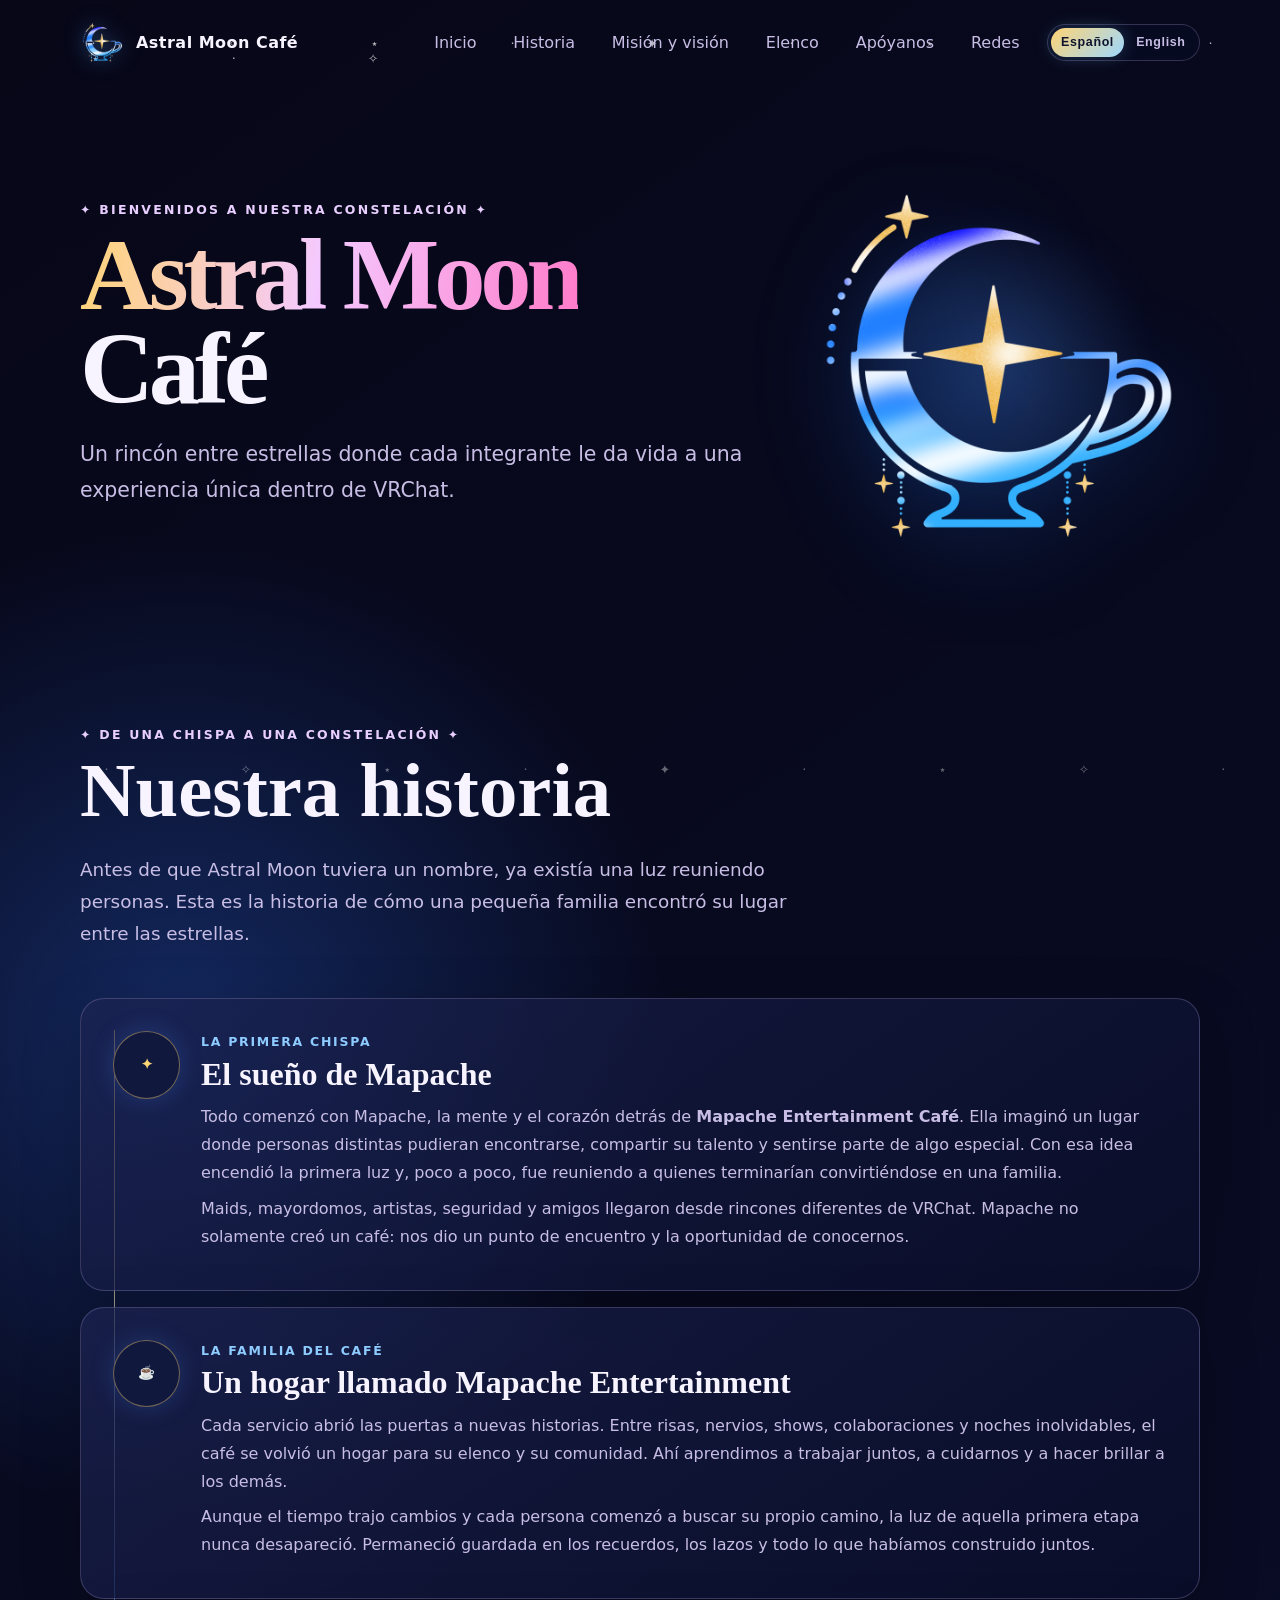
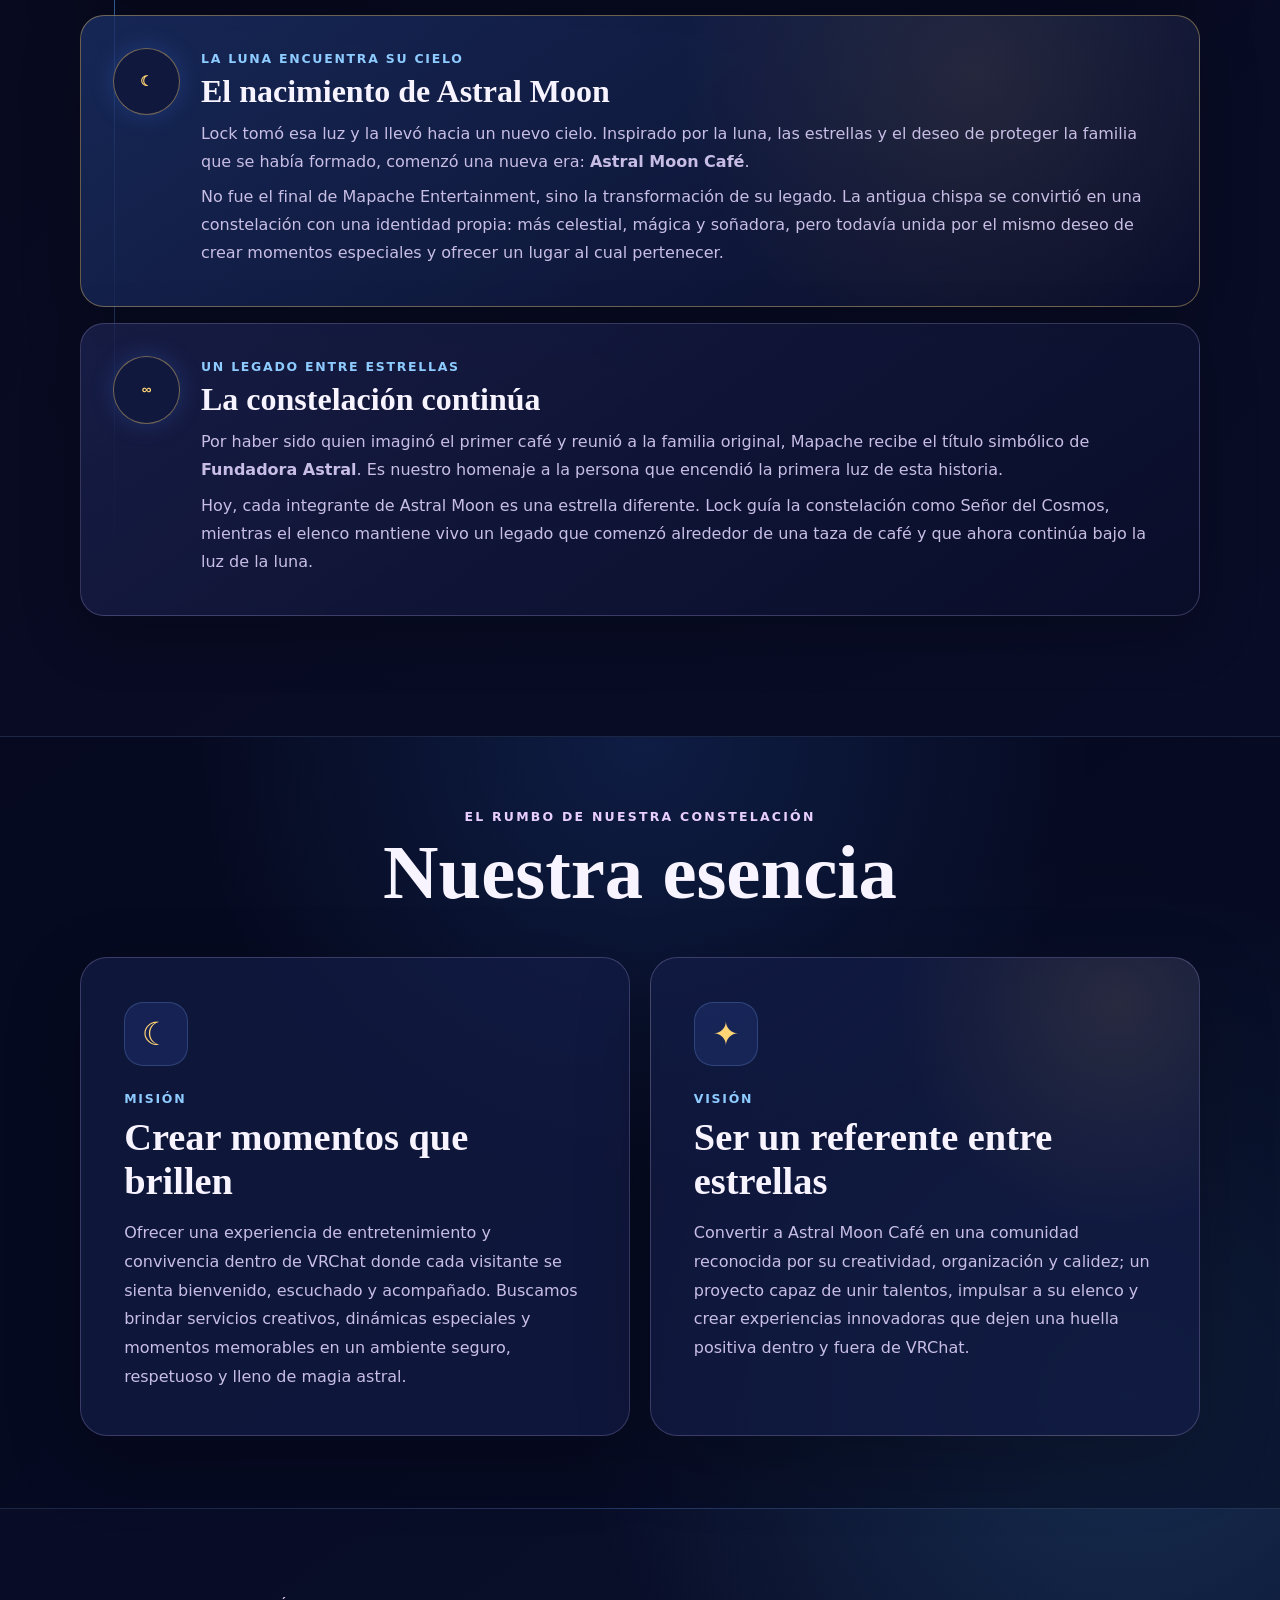
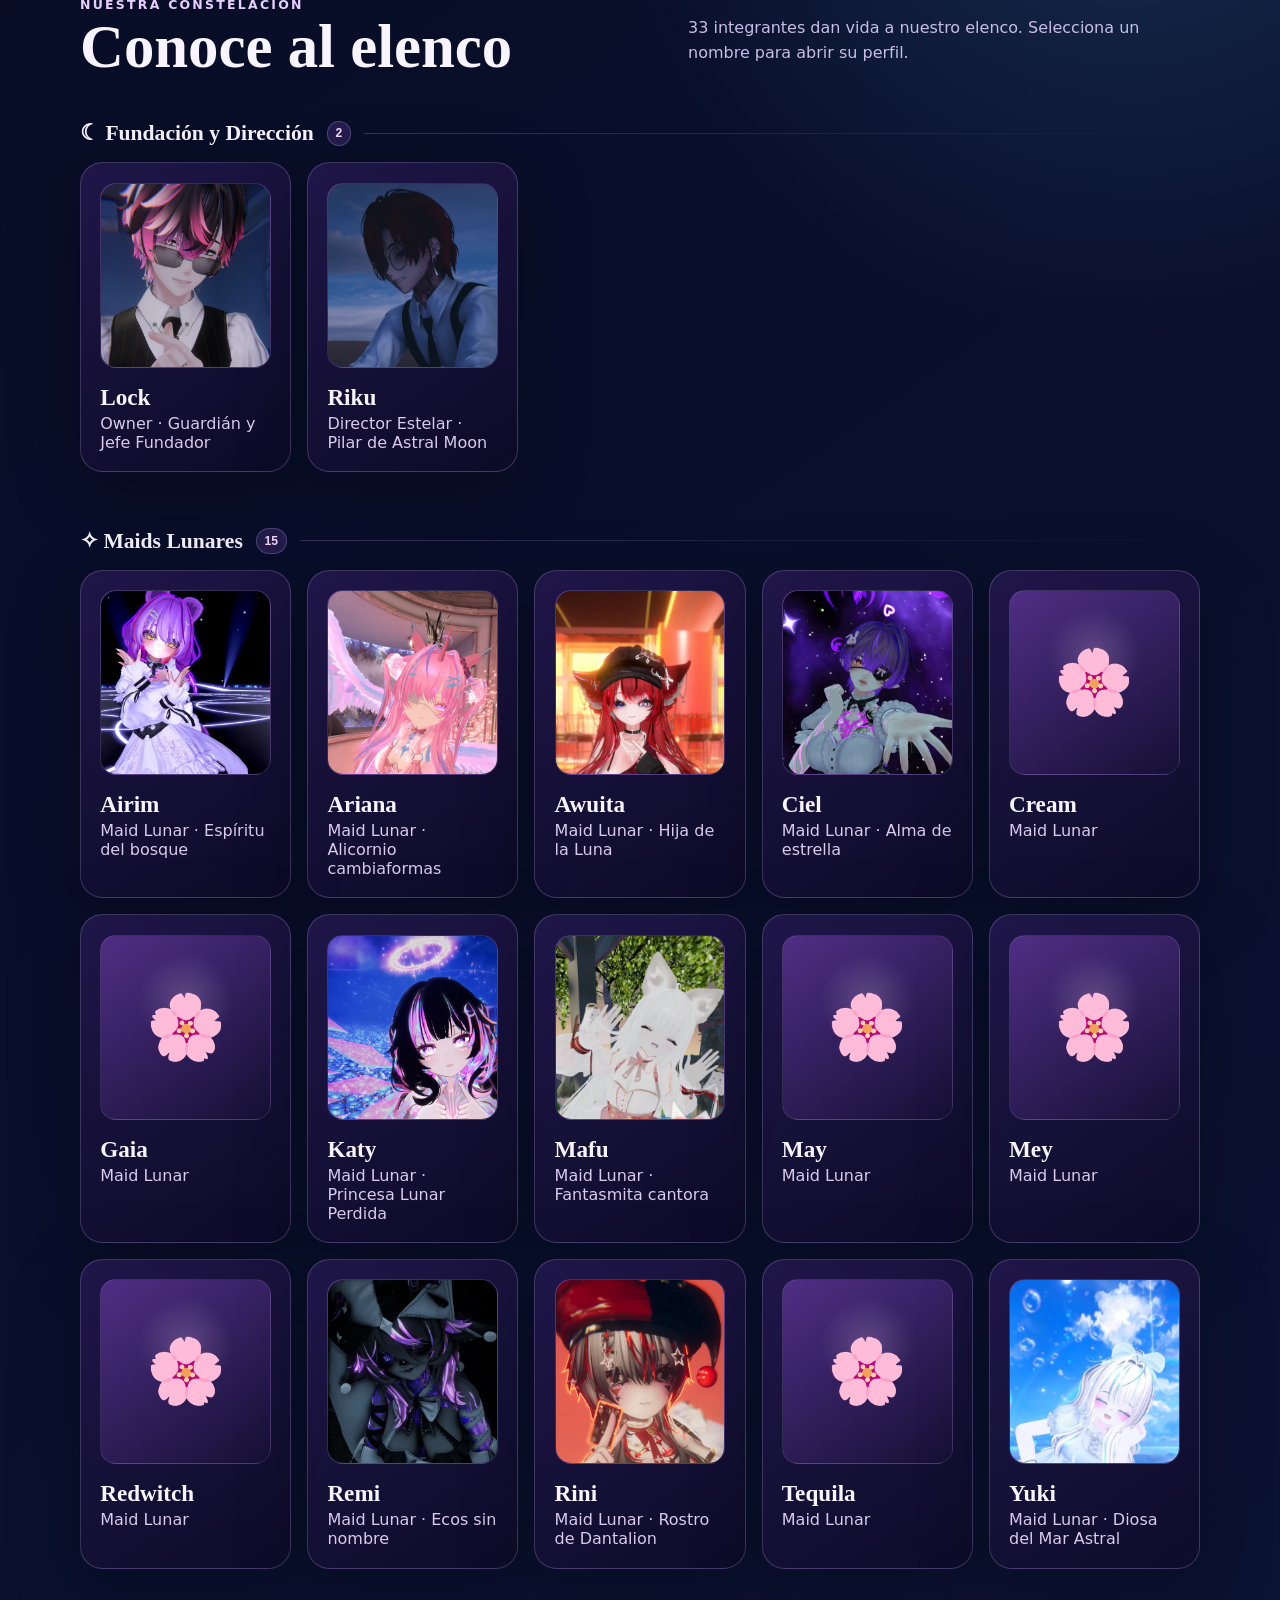
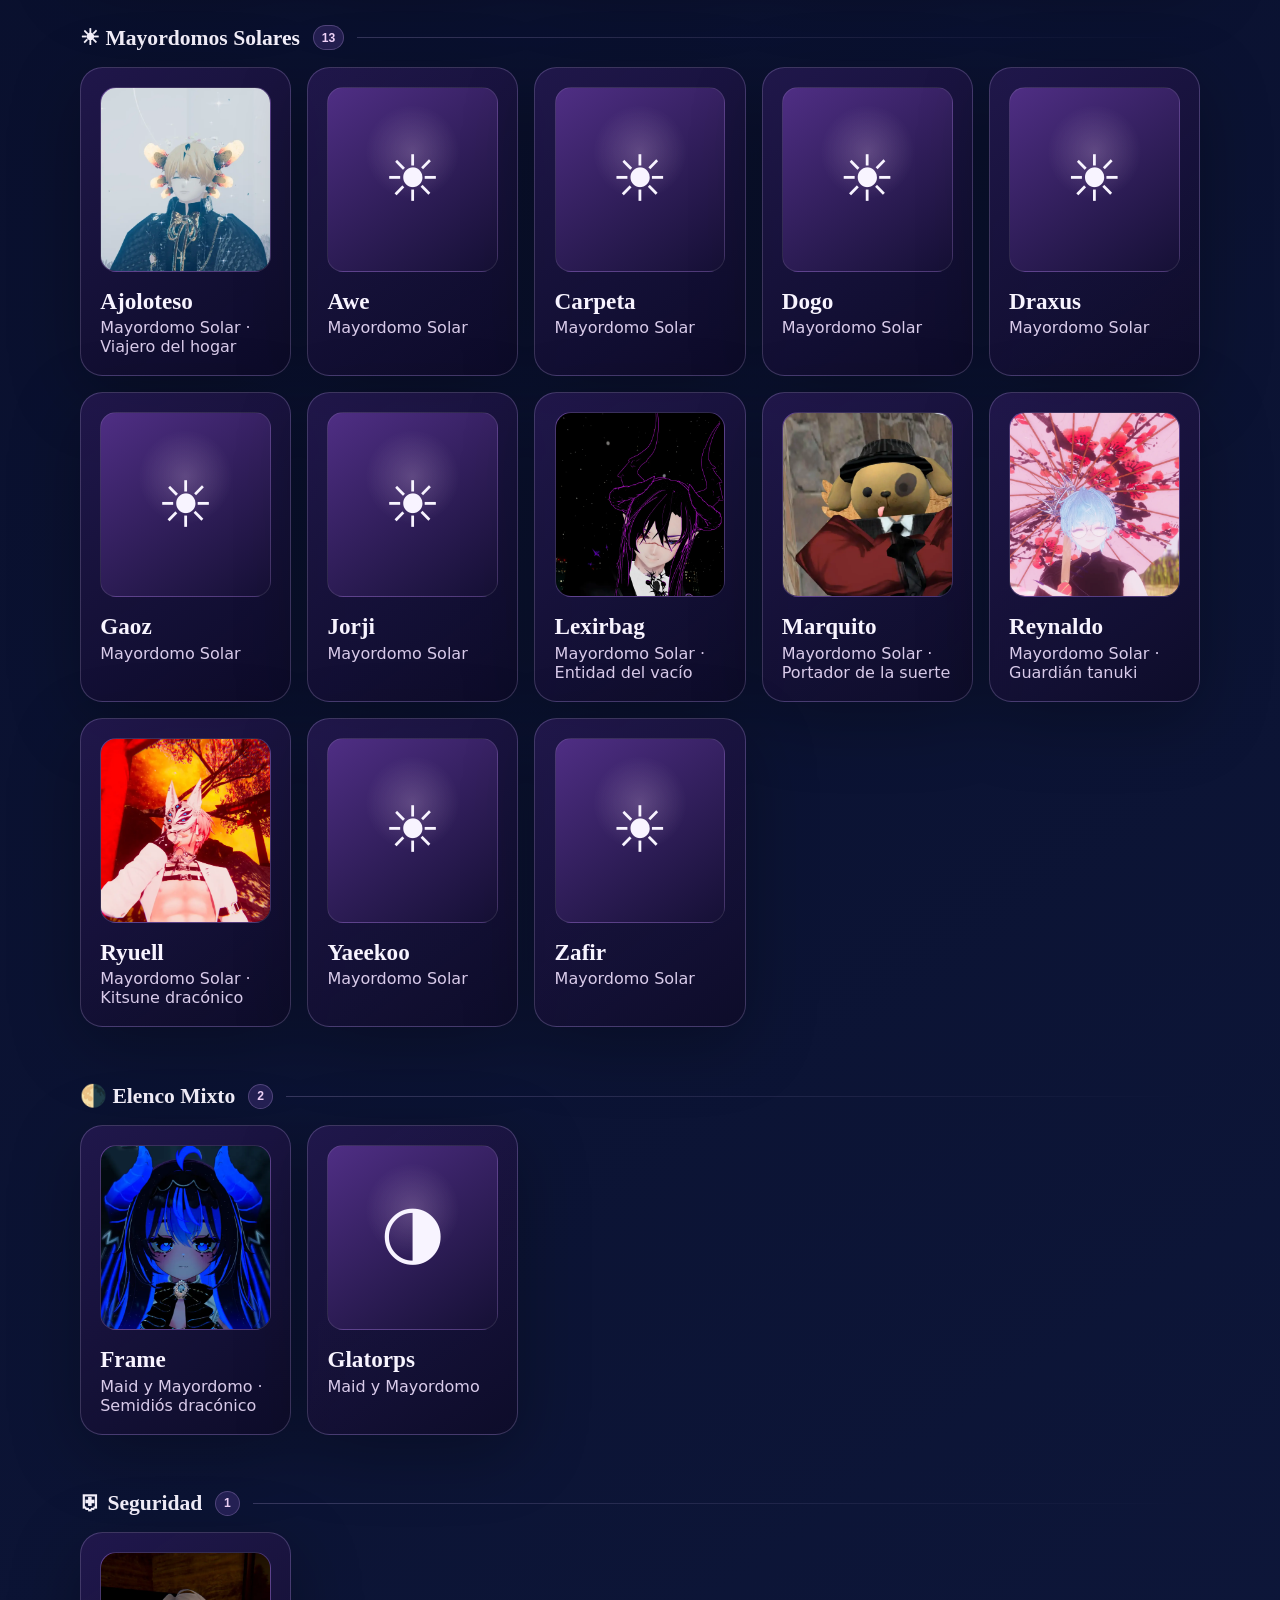
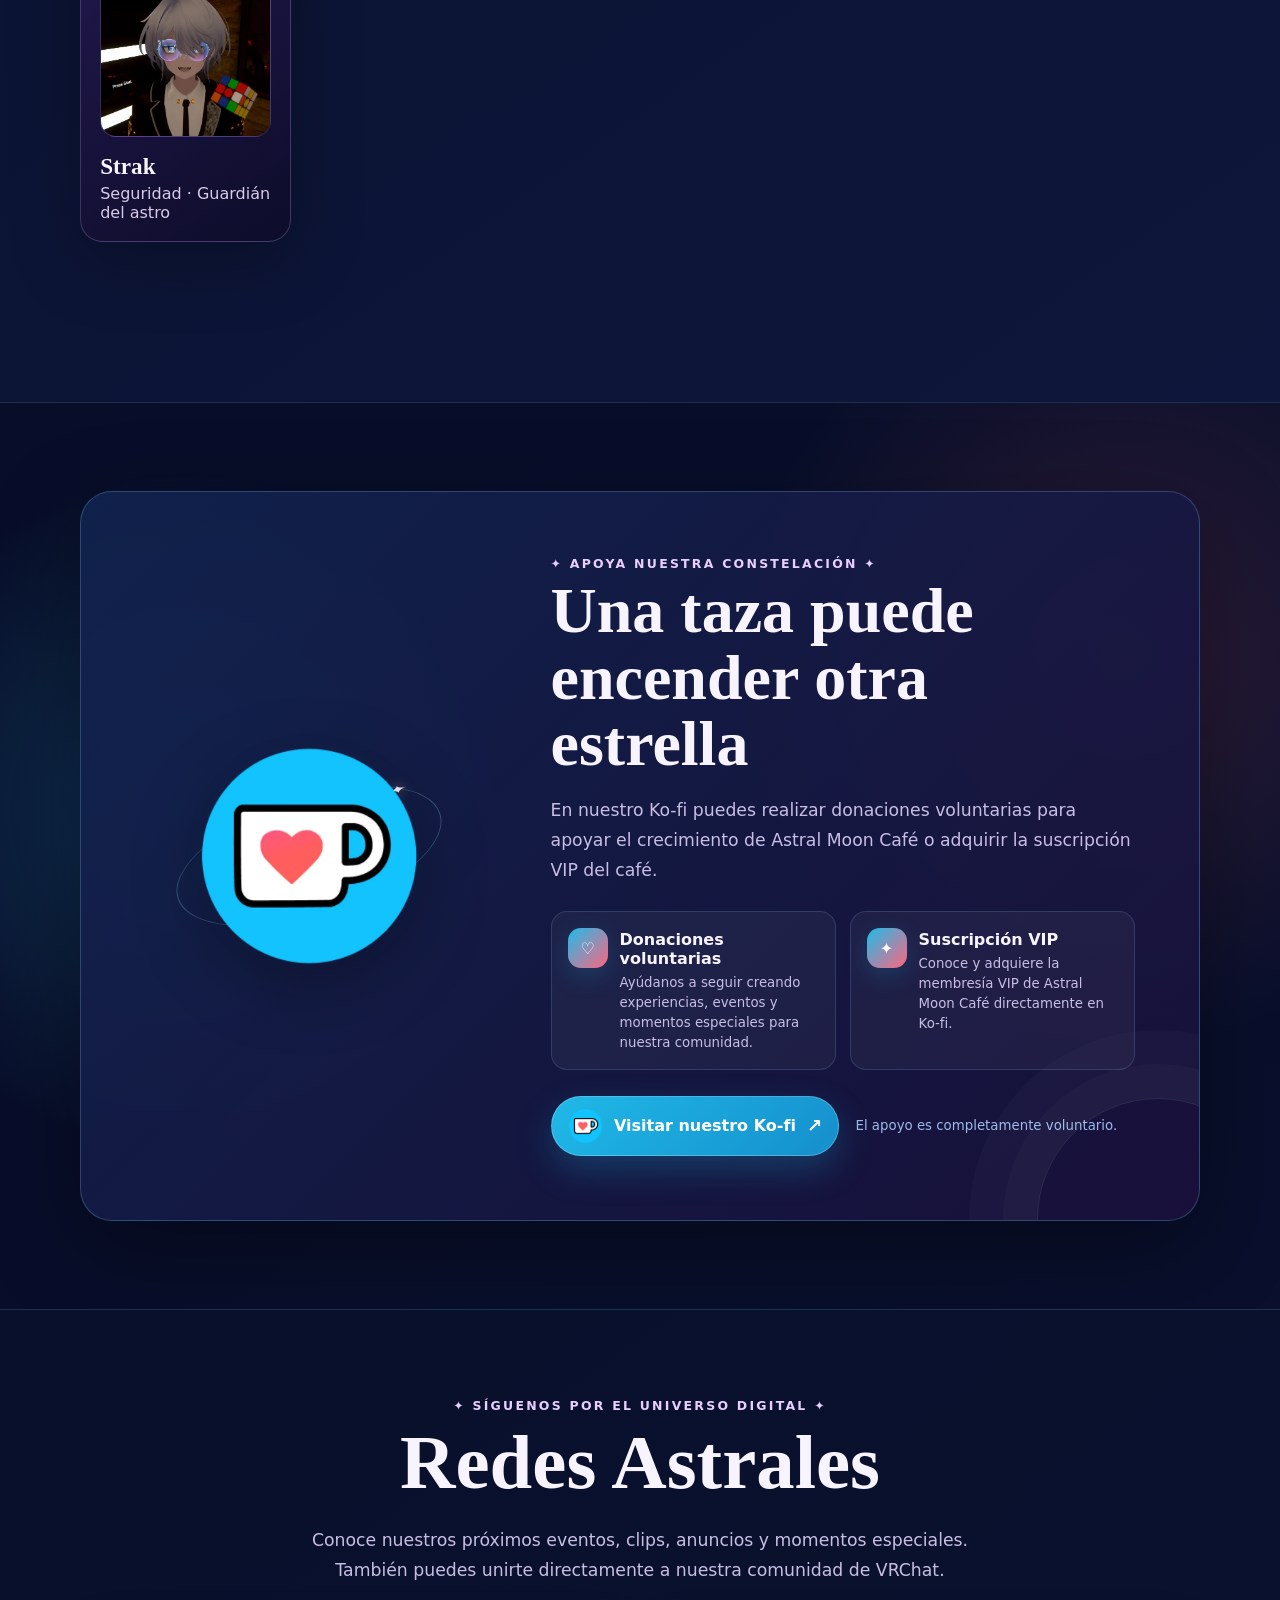
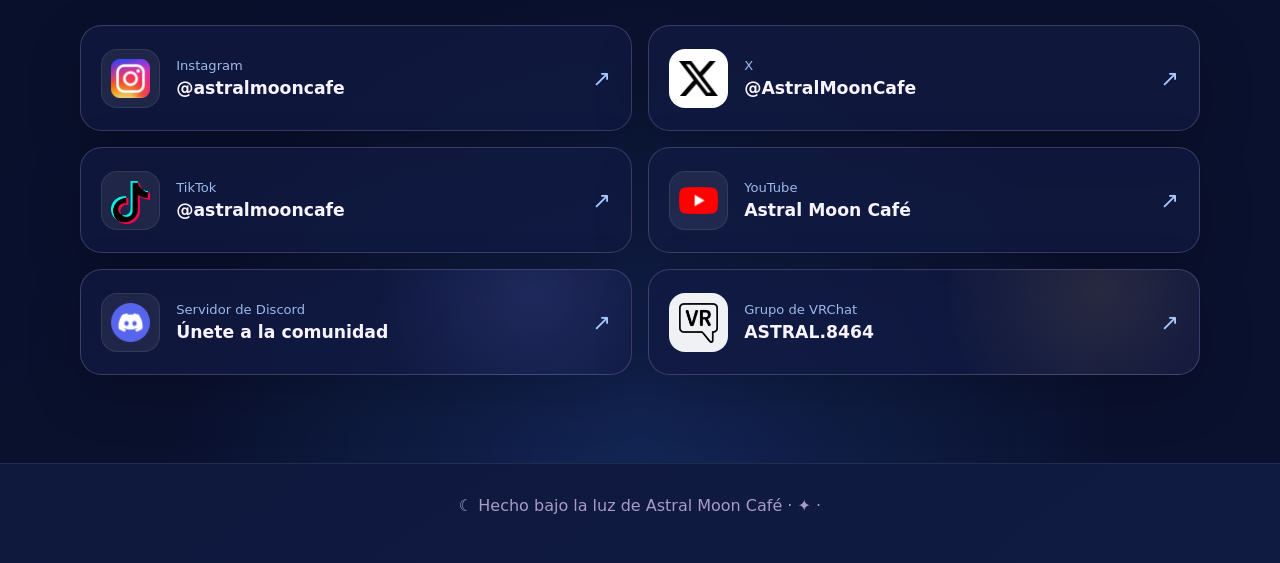
==== commit be215374: "Add files via upload" ====
--- a/index.html
+++ b/index.html
@@ -50,10 +50,10 @@
 <a class="card solar" href="profile.html?id=draxus"><div class="portrait">☀️</div><h3>Draxus</h3><p>Mayordomo Solar</p></a>
 <a class="card solar" href="profile.html?id=gaoz"><div class="portrait">☀️</div><h3>Gaoz</h3><p>Mayordomo Solar</p></a>
 <a class="card solar" href="profile.html?id=jorji"><div class="portrait">☀️</div><h3>Jorji</h3><p>Mayordomo Solar</p></a>
-<a class="card solar" href="profile.html?id=lexir"><div class="portrait">☀️</div><h3>Lexir</h3><p>Mayordomo Solar</p></a>
+<a class="card solar" href="profile.html?id=lexir"><div class="portrait portrait-photo"><img src="assets/lexirbag-main.webp" alt="Lexirbag, entidad cambiante del vacío de Astral Moon Café" loading="lazy"></div><h3>Lexirbag</h3><p>Mayordomo Solar · Entidad del vacío</p></a>
 <a class="card solar" href="profile.html?id=marquito"><div class="portrait portrait-photo"><img src="assets/marquito-main.webp" alt="Marquito, mayordomo solar de Astral Moon Café" loading="lazy"></div><h3>Marquito</h3><p>Mayordomo Solar · Portador de la suerte</p></a>
 <a class="card solar" href="profile.html?id=reynaldo"><div class="portrait portrait-photo"><img src="assets/reynaldo-main.webp" alt="Reynaldo, mayordomo tanuki de Astral Moon Café" loading="lazy"></div><h3>Reynaldo</h3><p>Mayordomo Solar · Guardián tanuki</p></a>
-<a class="card solar" href="profile.html?id=ryuell"><div class="portrait">☀️</div><h3>Ryuell</h3><p>Mayordomo Solar</p></a>
+<a class="card solar" href="profile.html?id=ryuell"><div class="portrait portrait-photo"><img src="assets/ryuell-main.webp" alt="Ryuell, kitsune dracónico de Astral Moon Café" loading="lazy"></div><h3>Ryuell</h3><p>Mayordomo Solar · Kitsune dracónico</p></a>
 <a class="card solar" href="profile.html?id=yaeekoo"><div class="portrait">☀️</div><h3>Yaeekoo</h3><p>Mayordomo Solar</p></a>
 <a class="card solar" href="profile.html?id=zafir"><div class="portrait">☀️</div><h3>Zafir</h3><p>Mayordomo Solar</p></a>
       </div></div>
--- a/styles.css
+++ b/styles.css
@@ -114,6 +114,8 @@
 .card[href="profile.html?id=ajoloteso"] .portrait-photo img { object-position: center 32%; }
 .card[href="profile.html?id=frame"] .portrait-photo img { object-position: center 38%; }
 .card[href="profile.html?id=reynaldo"] .portrait-photo img { object-position: center 38%; }
+.card[href="profile.html?id=ryuell"] .portrait-photo img { object-position: center 42%; }
+.card[href="profile.html?id=lexir"] .portrait-photo img { object-position: center 22%; }
 .card:hover .portrait-photo img { filter: brightness(1.06); }
 .card h3 { font-size: 1.45rem; margin: 1rem 0 .2rem; }
 .card p { color: #d9cbea; margin: 0; }
@@ -161,13 +163,10 @@
 .profile { padding: 3rem 0 6rem; }
 .profile-card { display: grid; grid-template-columns: minmax(250px, .8fr) 1.2fr; gap: 2rem; padding: clamp(1.2rem, 4vw, 3rem); background: var(--glass); border: 1px solid var(--line); border-radius: 2rem; backdrop-filter: blur(18px); box-shadow: 0 25px 90px rgba(0,0,0,.38); }
 .profile-photo { width: 100%; aspect-ratio: 4 / 5; max-height: 620px; align-self: start; border-radius: 1.5rem; display: grid; place-items: center; font-size: 7rem; background: radial-gradient(circle at 50% 30%, rgba(255,232,199,.2), transparent 30%), linear-gradient(160deg, #59318b, #171032); border: 1px solid rgba(255,255,255,.1); }
-.profile-photo.has-photo { overflow: hidden; padding: 0; }
-.profile-photo.has-photo img { width: 100%; height: 100%; display: block; object-fit: contain; object-position: center; }
-.profile-photo.has-photo[data-profile="marquito"] img { object-fit: cover; object-position: 16% center; }
-.profile-photo.has-photo[data-profile="airim"] img { object-fit: cover; object-position: center; }
-.profile-photo.has-photo[data-profile="strak"] img { object-fit: cover; object-position: center; }
-.profile-photo.has-photo[data-profile="ajoloteso"] img { object-fit: cover; object-position: center; }
-.profile-photo.has-photo[data-profile="frame"] img { object-fit: cover; object-position: center; }
+.profile-photo.has-photo { overflow: hidden; padding: 0; background: radial-gradient(circle at 50% 30%, rgba(123,107,255,.18), transparent 44%), rgba(7,9,29,.72); }
+.profile-photo.has-photo img { width: 100%; height: 100%; display: block; object-fit: cover; object-position: center 25%; }
+.profile-photo.has-photo[data-profile="ryuell"] img { object-position: center 38%; }
+.profile-photo.has-photo[data-profile="marquito"] img { object-position: center 32%; }
 .profile h1 { font-size: clamp(3rem, 7vw, 5.5rem); margin: .4rem 0 1rem; }
 .bio { color: var(--muted); line-height: 1.8; font-size: 1.06rem; }
 .facts { display: grid; grid-template-columns: repeat(2, 1fr); gap: .8rem; margin-top: 1.7rem; }
@@ -175,8 +174,8 @@
 .fact span { display: block; color: #b9a9d7; font-size: .8rem; margin-bottom: .3rem; }
 .gallery { display: grid; grid-template-columns: repeat(3, 1fr); gap: .8rem; margin-top: 1.5rem; }
 .gallery div { aspect-ratio: 1.2; border-radius: 1rem; display: grid; place-items: center; color: #ab9acb; background: rgba(255,255,255,.04); border: 1px dashed var(--line); }
-.gallery.has-photos figure { aspect-ratio: .72; margin: 0; overflow: hidden; border-radius: 1rem; border: 1px solid var(--line); background: rgba(255,255,255,.04); }
-.gallery.has-photos img { width: 100%; height: 100%; display: block; object-fit: cover; object-position: center 18%; transition: filter .3s ease; }
+.gallery.has-photos figure { aspect-ratio: .72; margin: 0; overflow: hidden; border-radius: 1rem; border: 1px solid var(--line); background: radial-gradient(circle at 50% 35%, rgba(123,107,255,.14), transparent 48%), rgba(5,8,28,.72); }
+.gallery.has-photos img { width: 100%; height: 100%; display: block; object-fit: contain; object-position: center; transition: filter .3s ease; }
 .gallery.has-photos figure:hover img { filter: brightness(1.06); }
 .gallery.has-photos.landscape-gallery { grid-template-columns: 1fr; }
 .gallery.has-photos.landscape-gallery figure { aspect-ratio: 16 / 9; }
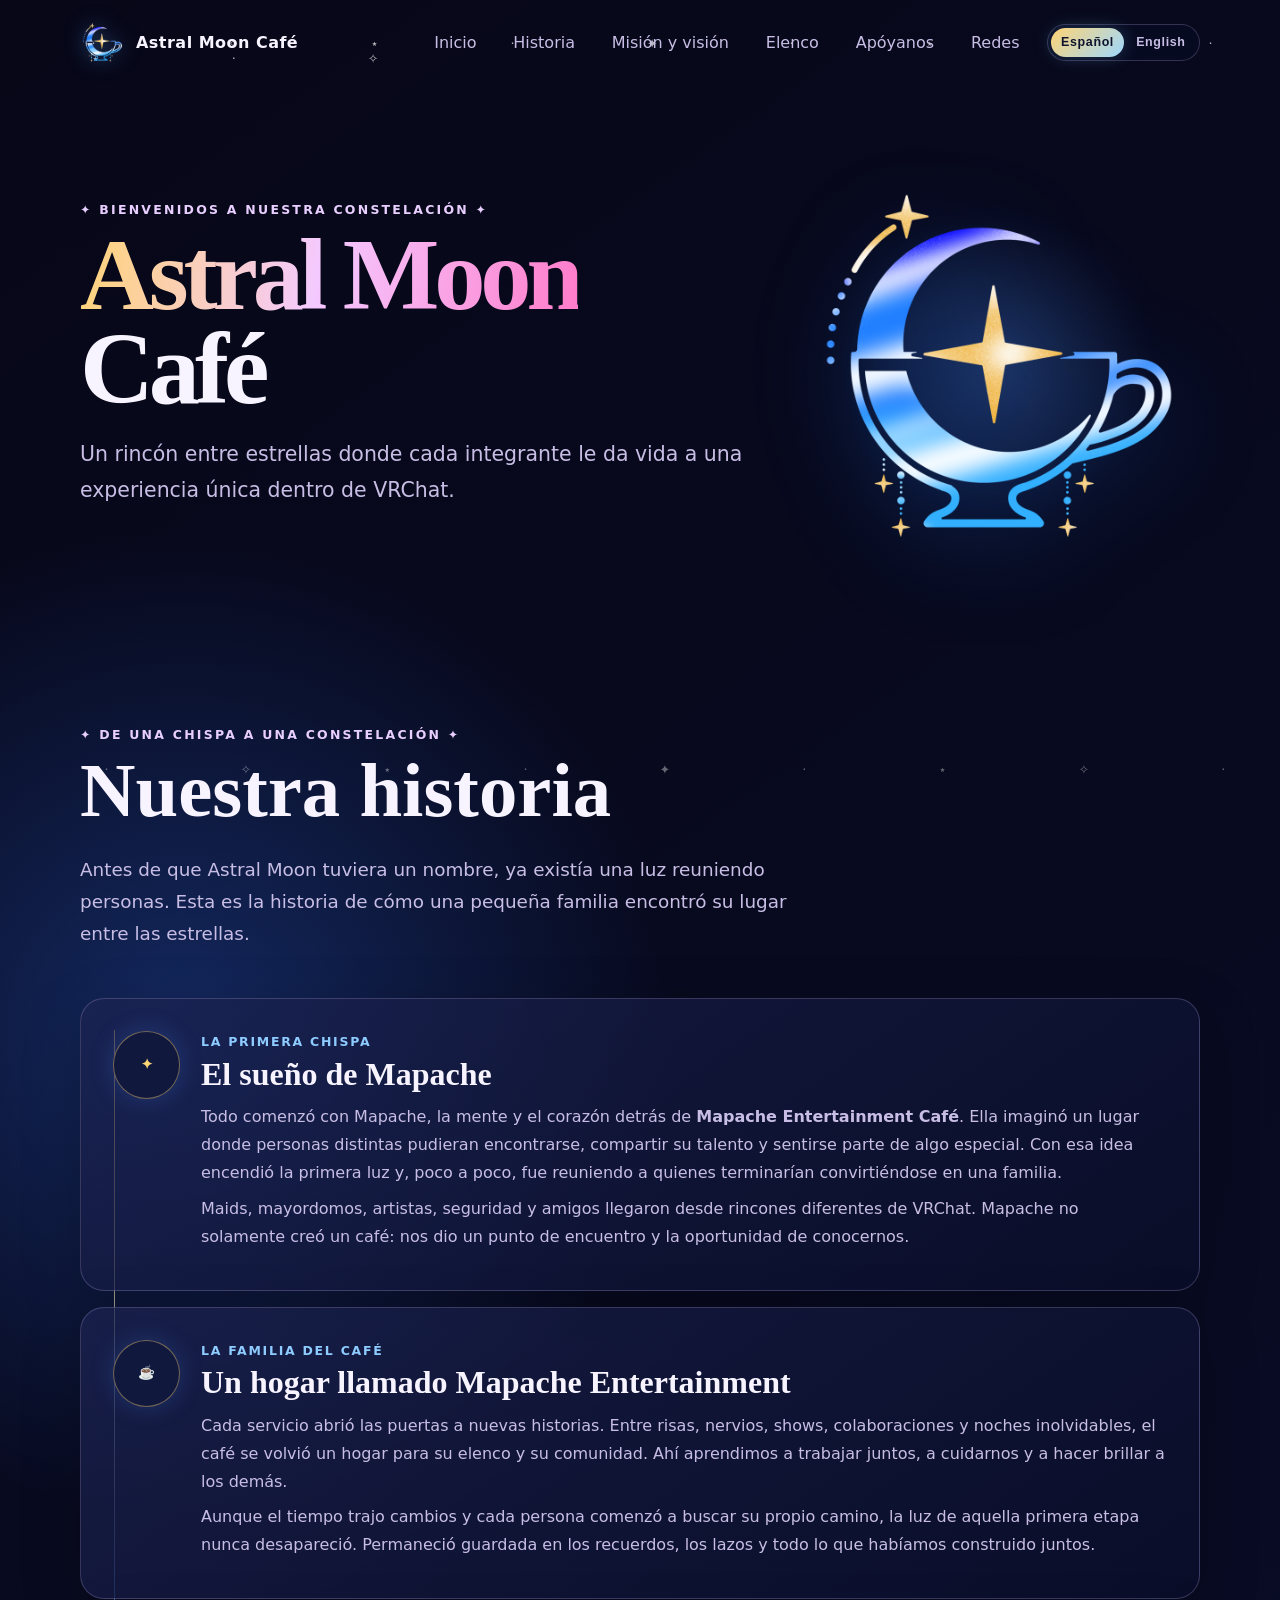
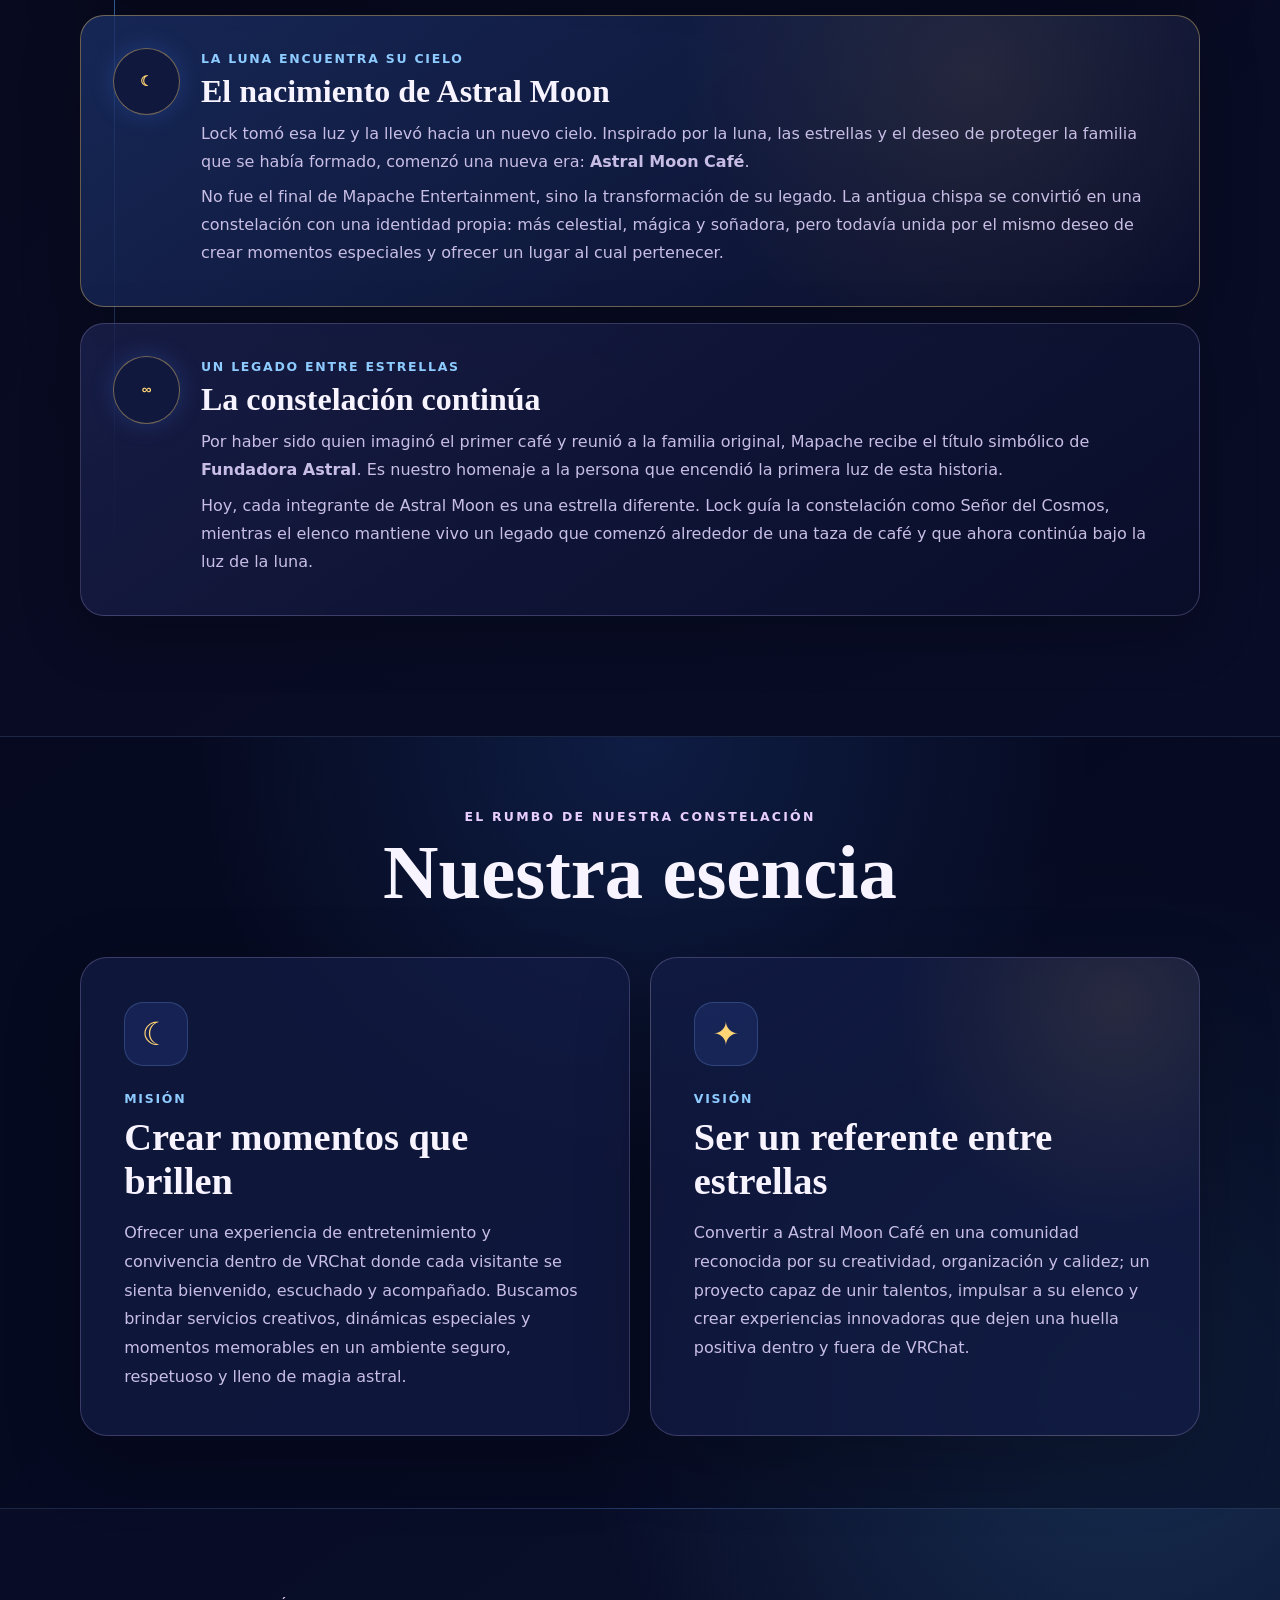
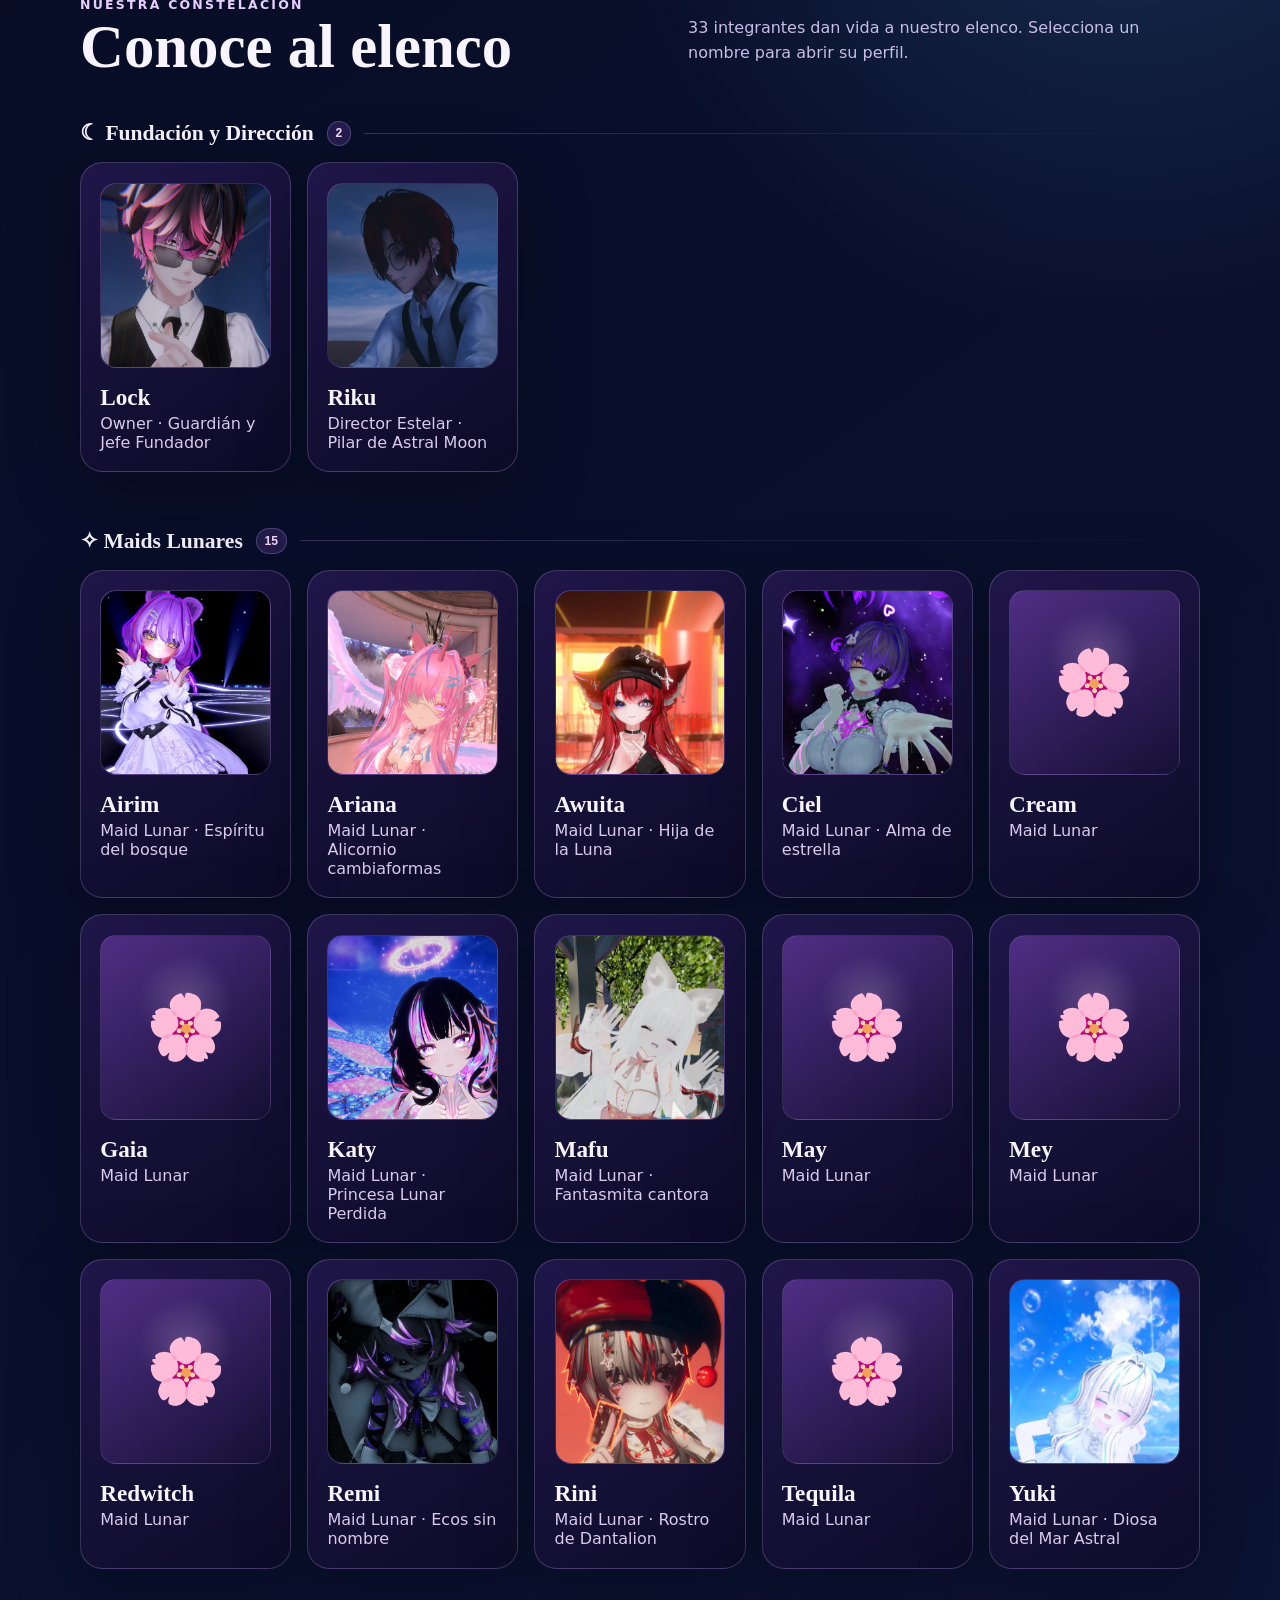
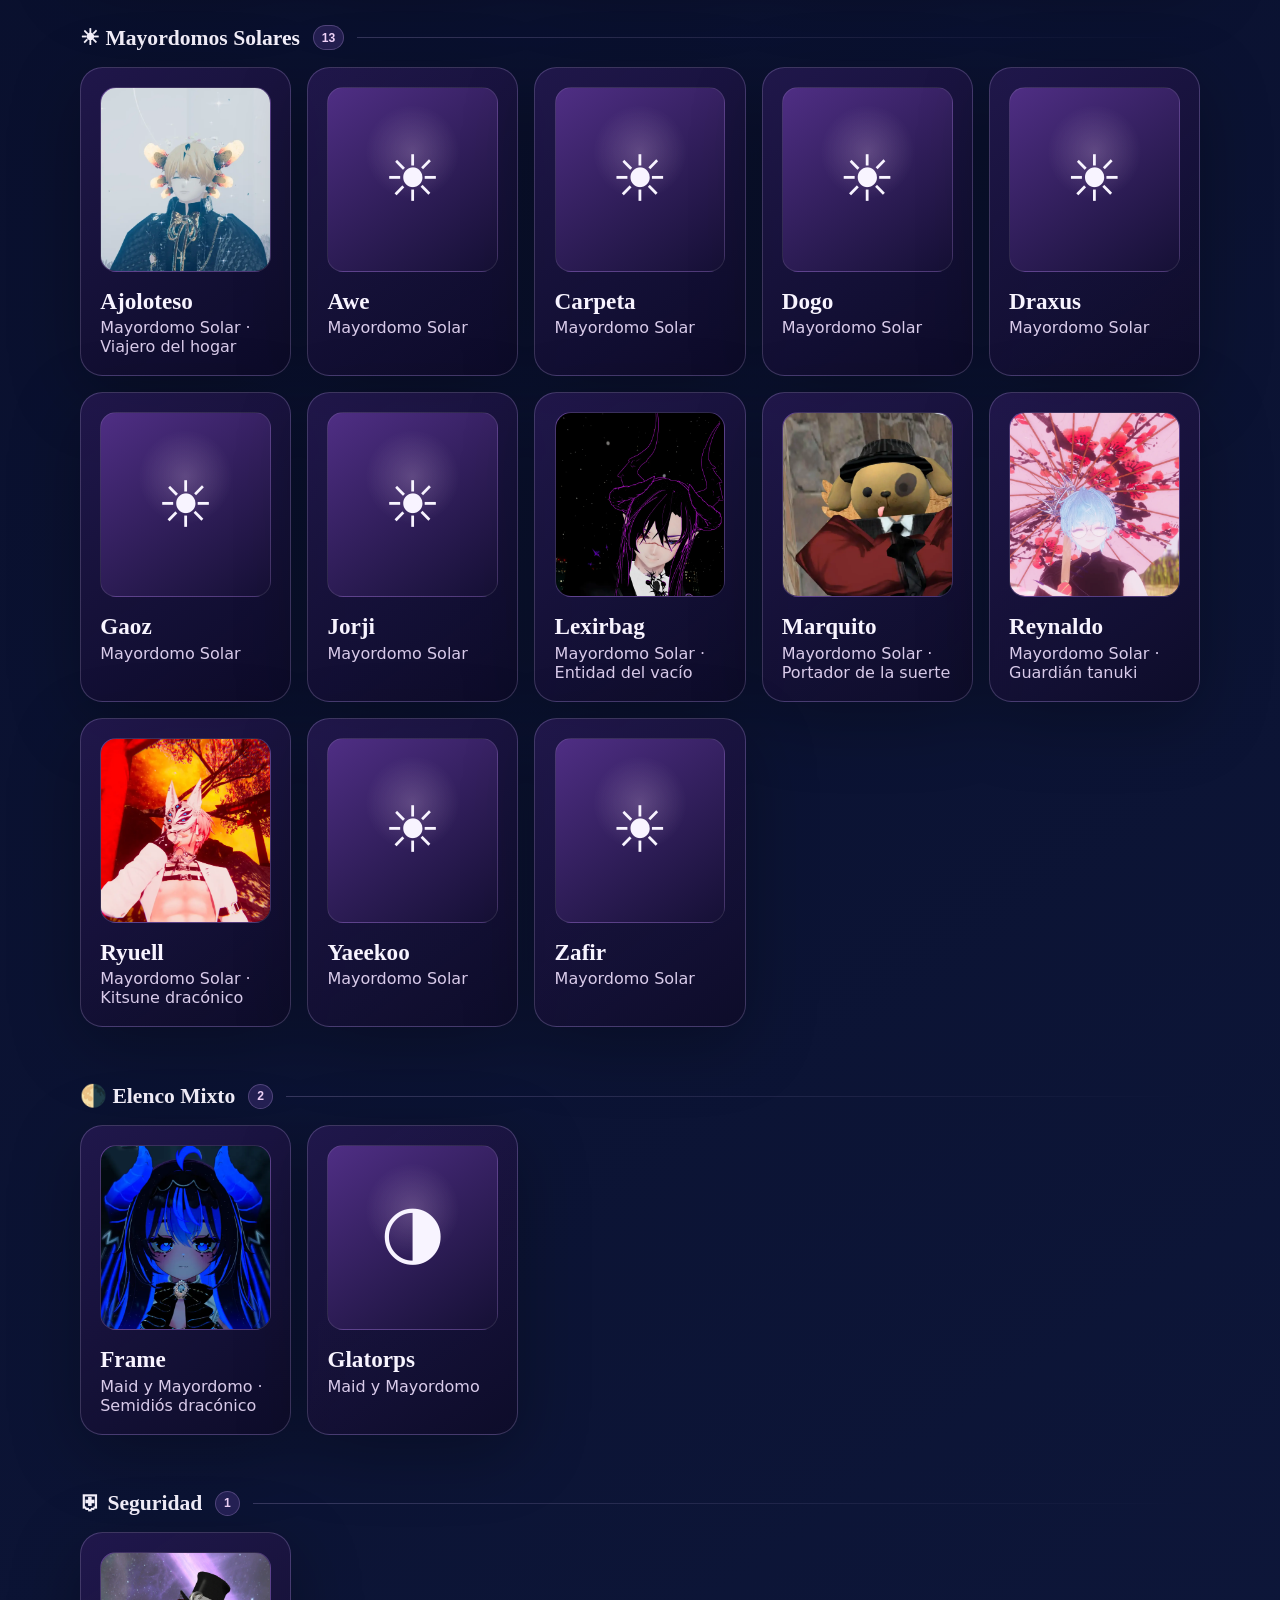
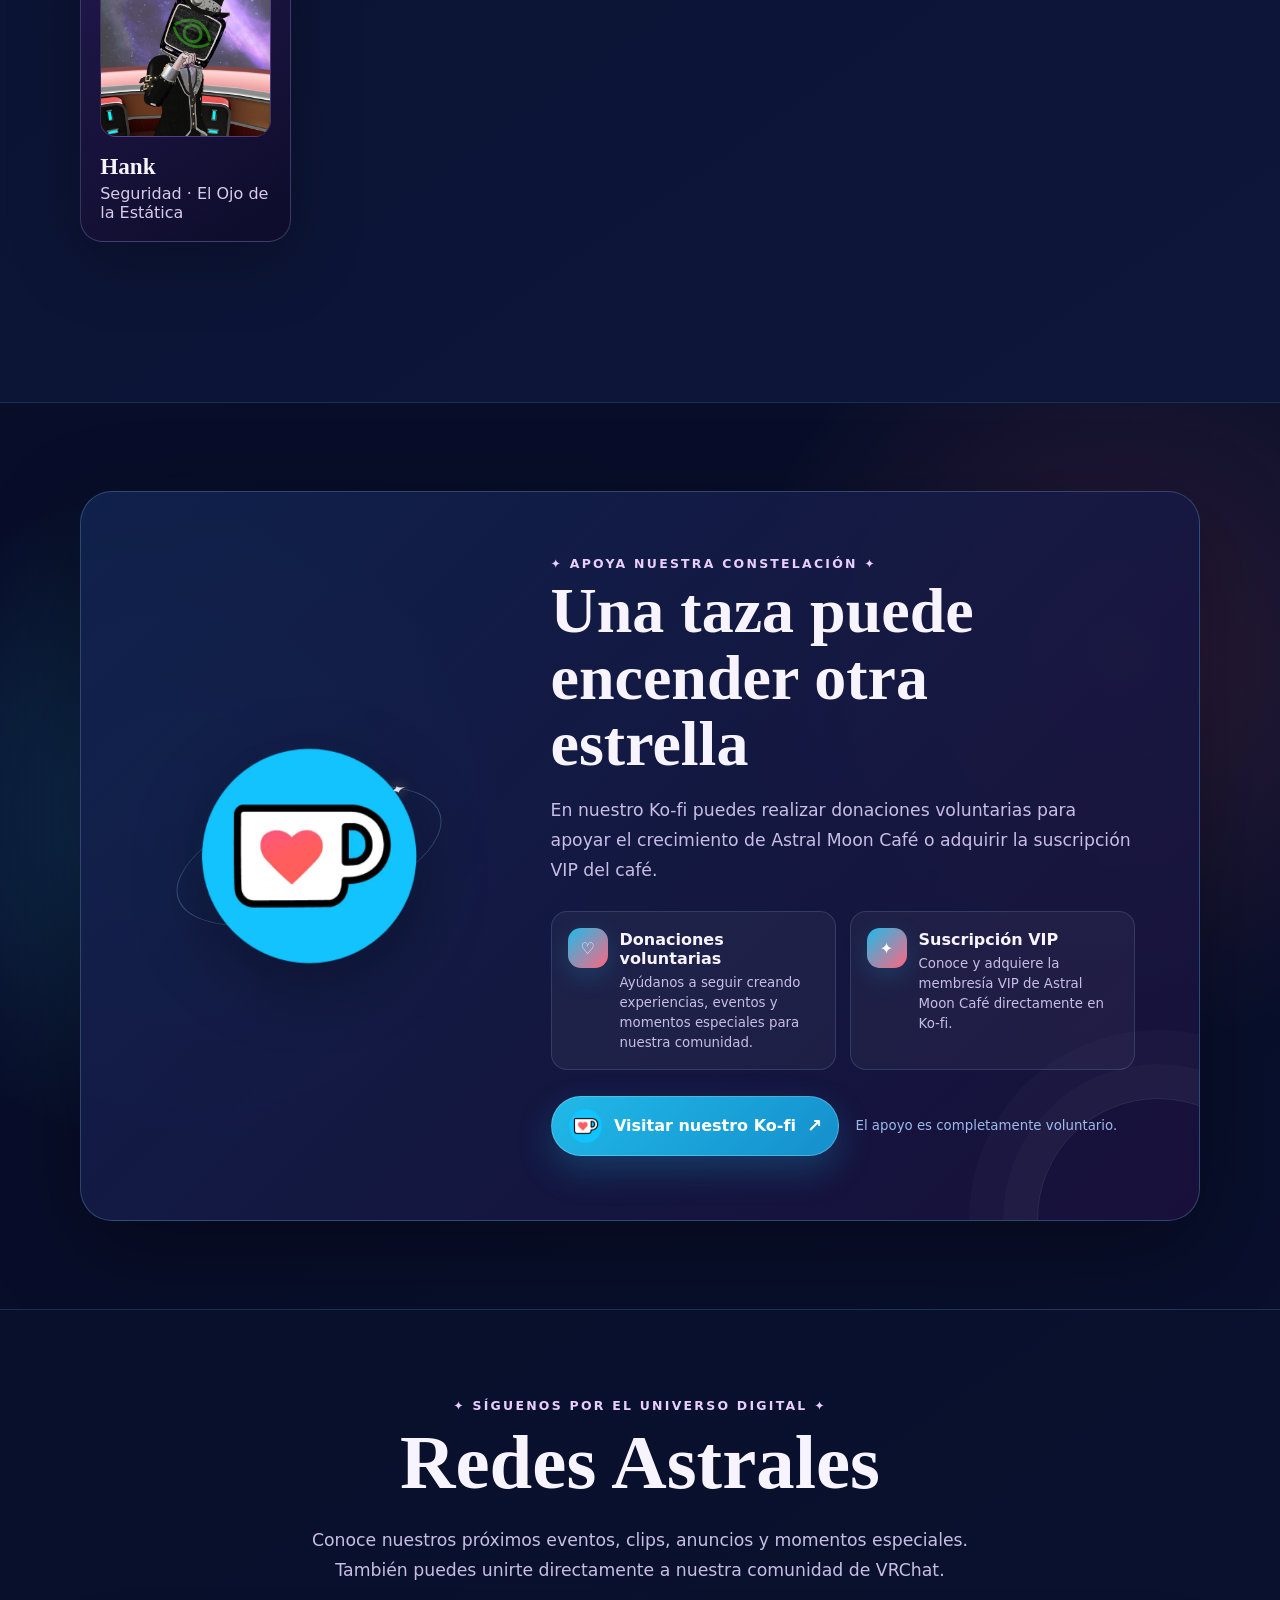
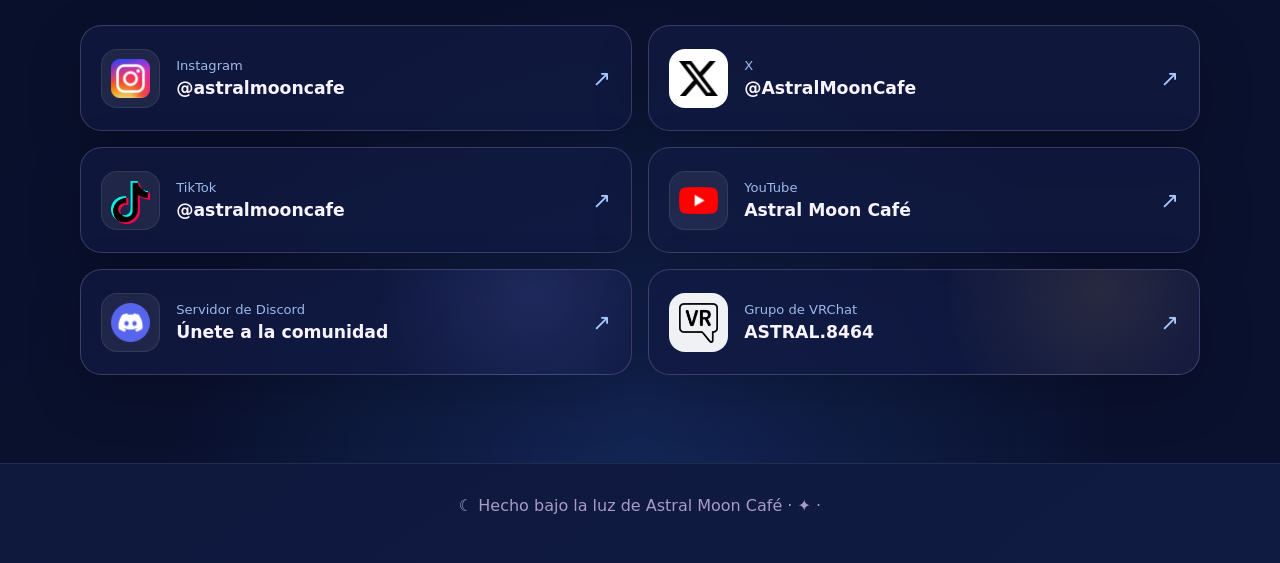
==== commit e33e909a: "Update index.html" ====
--- a/index.html
+++ b/index.html
@@ -59,7 +59,7 @@
       </div></div>
       <div class="role-block"><h3 class="role-title">🌗 Elenco Mixto <span class="count">2</span></h3><div class="grid compact-grid short-grid"><a class="card mixed" href="profile.html?id=frame"><div class="portrait portrait-photo"><img src="assets/frame-main.webp" alt="Frame, semidiós dracónico de Astral Moon Café" loading="lazy"></div><h3>Frame</h3><p>Maid y Mayordomo · Semidiós dracónico</p></a>
 <a class="card mixed" href="profile.html?id=glatorps"><div class="portrait">🌗</div><h3>Glatorps</h3><p>Maid y Mayordomo</p></a></div></div>
-      <div class="role-block"><h3 class="role-title">⛨ Seguridad <span class="count">1</span></h3><div class="grid compact-grid short-grid"><a class="card security" href="profile.html?id=strak"><div class="portrait portrait-photo"><img src="assets/strak-main.webp" alt="Strak, guardián astral de Astral Moon Café" loading="lazy"></div><h3>Strak</h3><p>Seguridad · Guardián del astro</p></a></div></div>
+      <div class="role-block"><h3 class="role-title">⛨ Seguridad <span class="count">1</span></h3><div class="grid compact-grid short-grid"><a class="card security" href="profile.html?id=hank"><div class="portrait portrait-photo"><img src="assets/hank-main.webp" alt="Hank, vigilante estelar de Astral Moon Café" loading="lazy"></div><h3>Hank</h3><p>Seguridad · El Ojo de la Estática</p></a></div></div>
     </section>
     <section class="support-wrap" id="apoyo"><div class="shell section support-section">
       <div class="support-card">
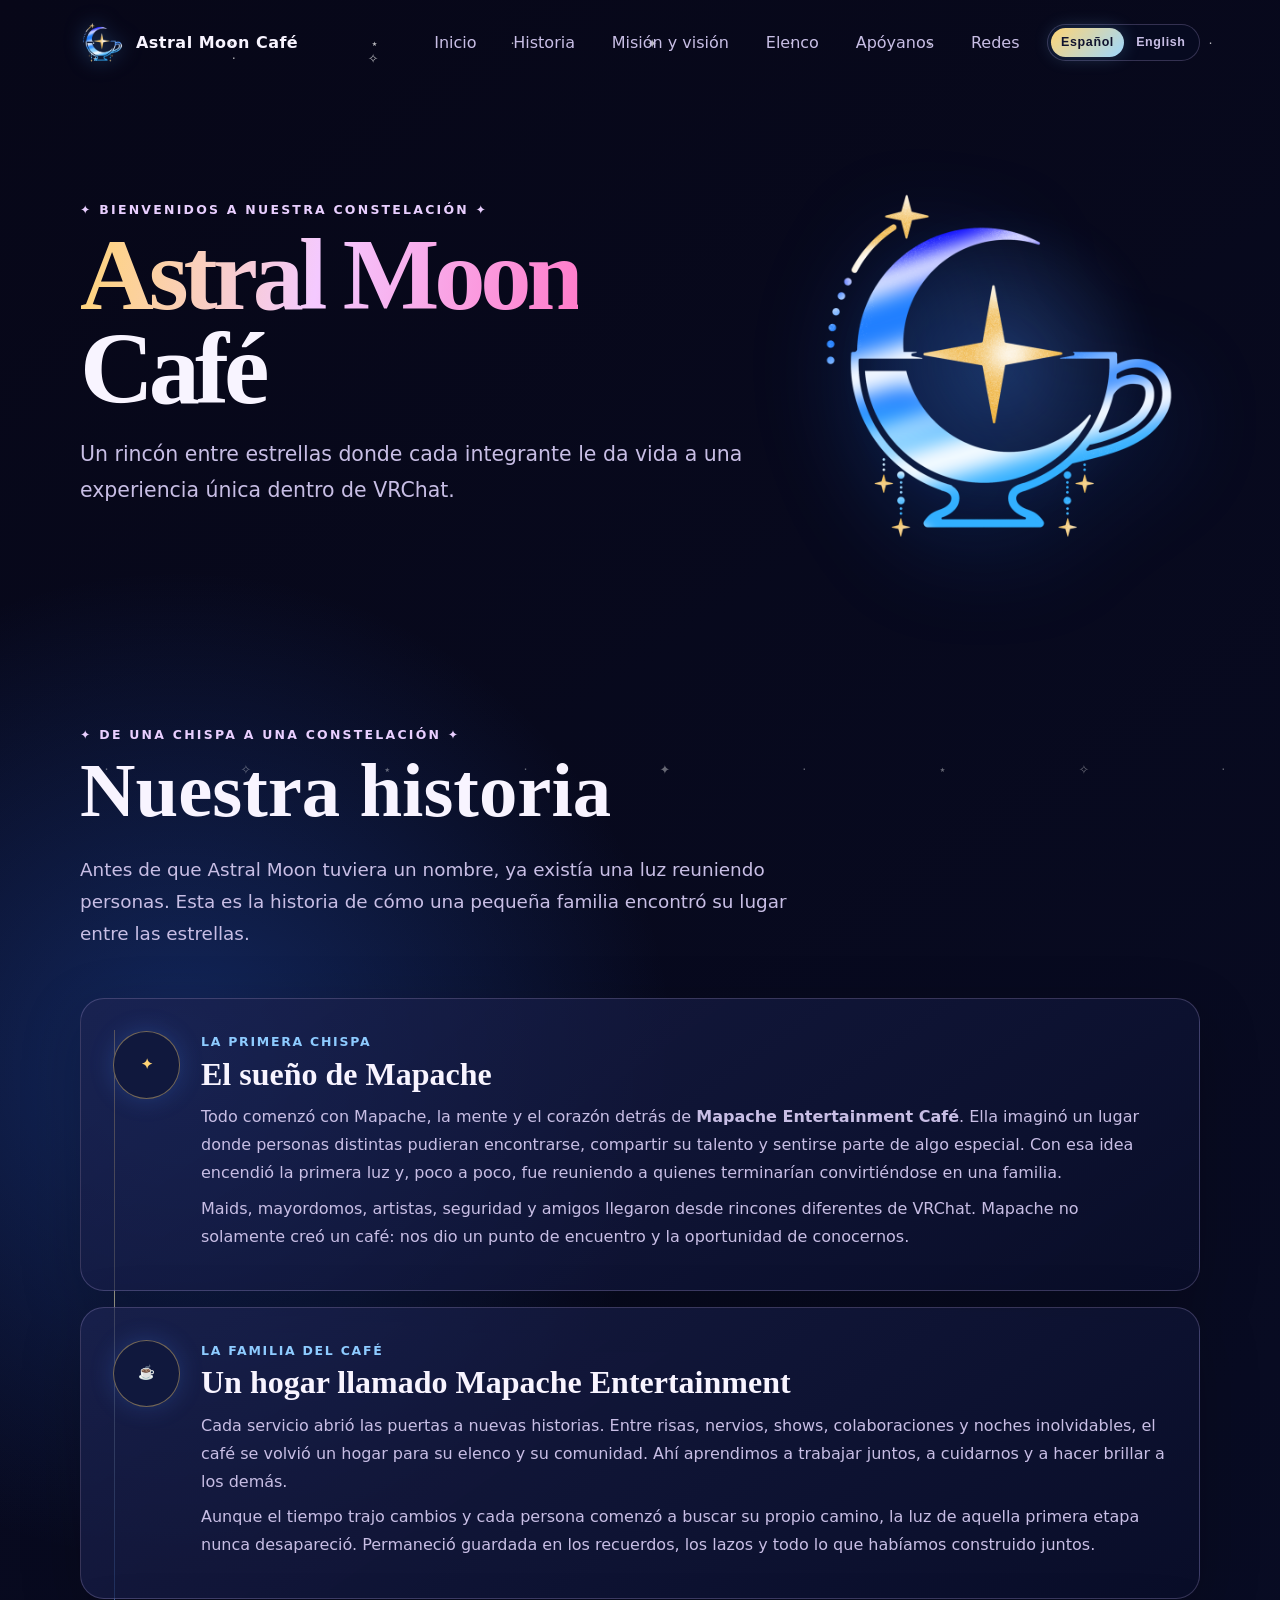
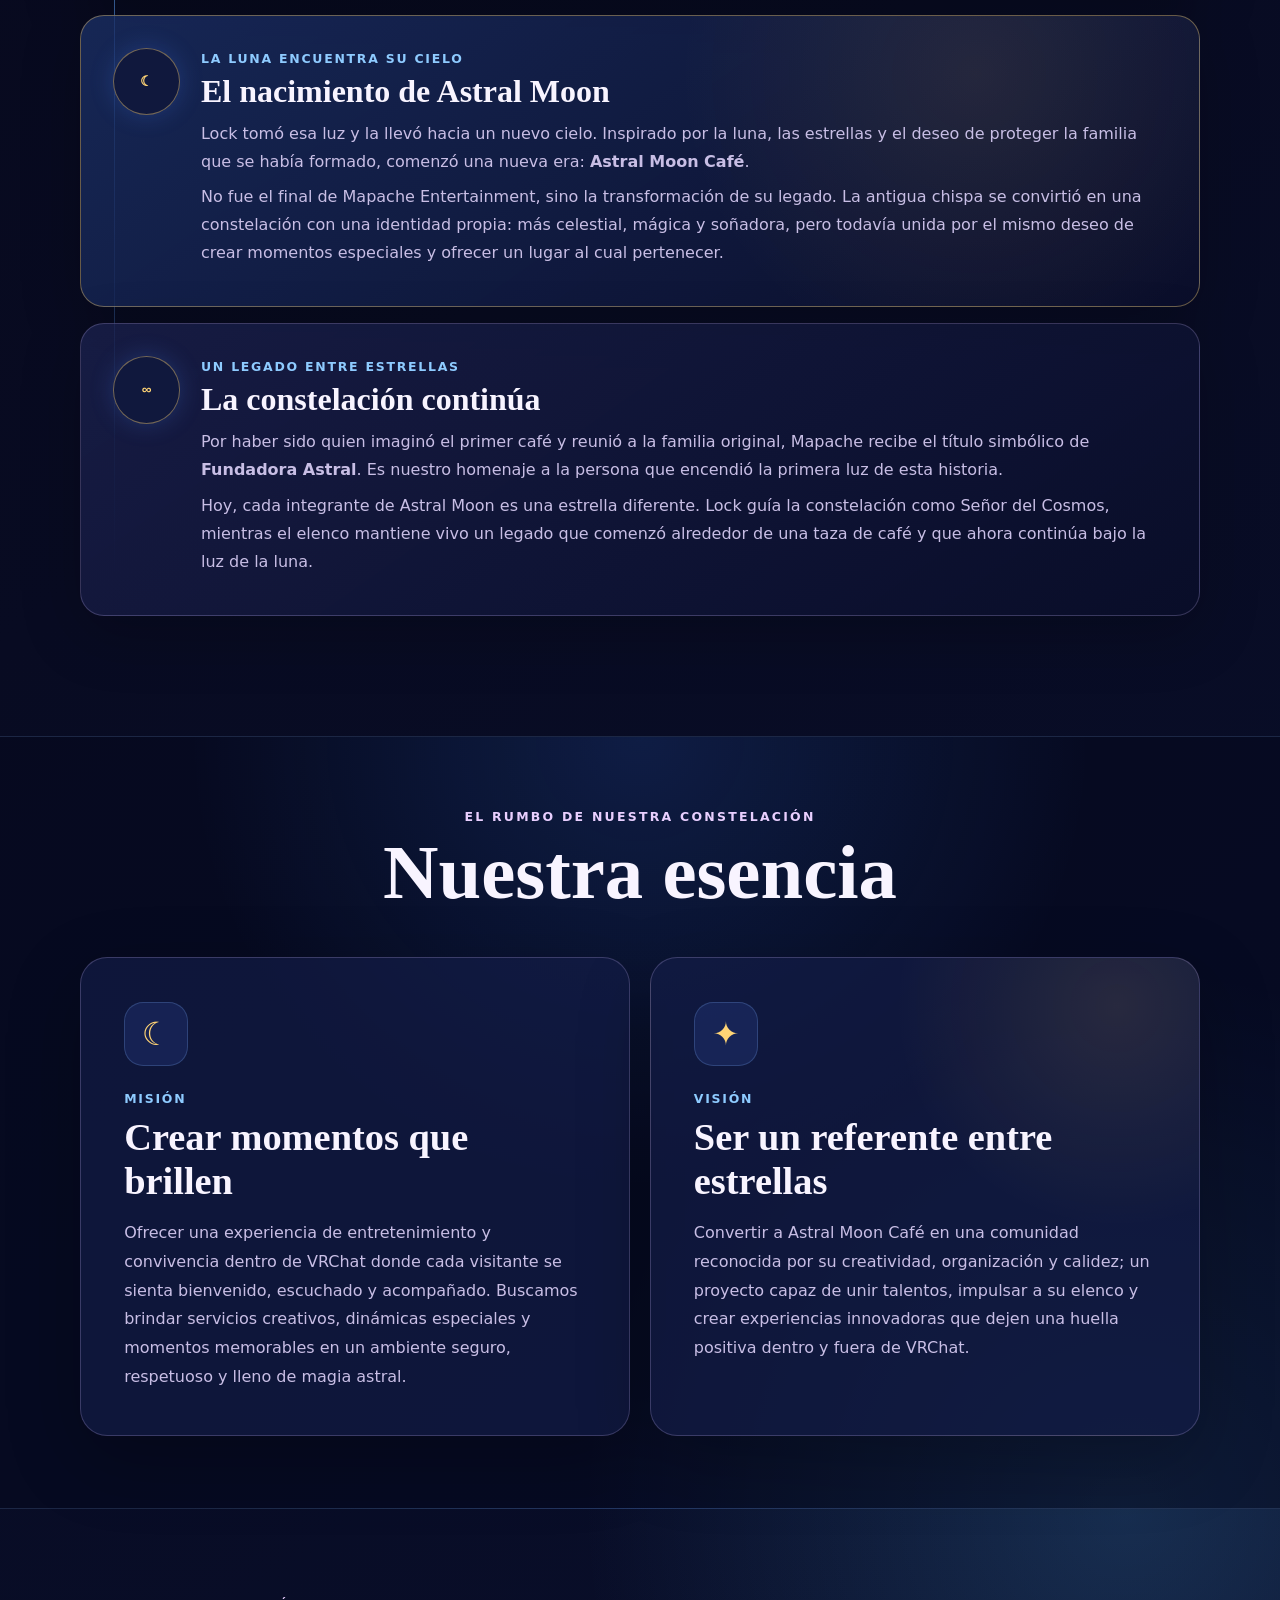
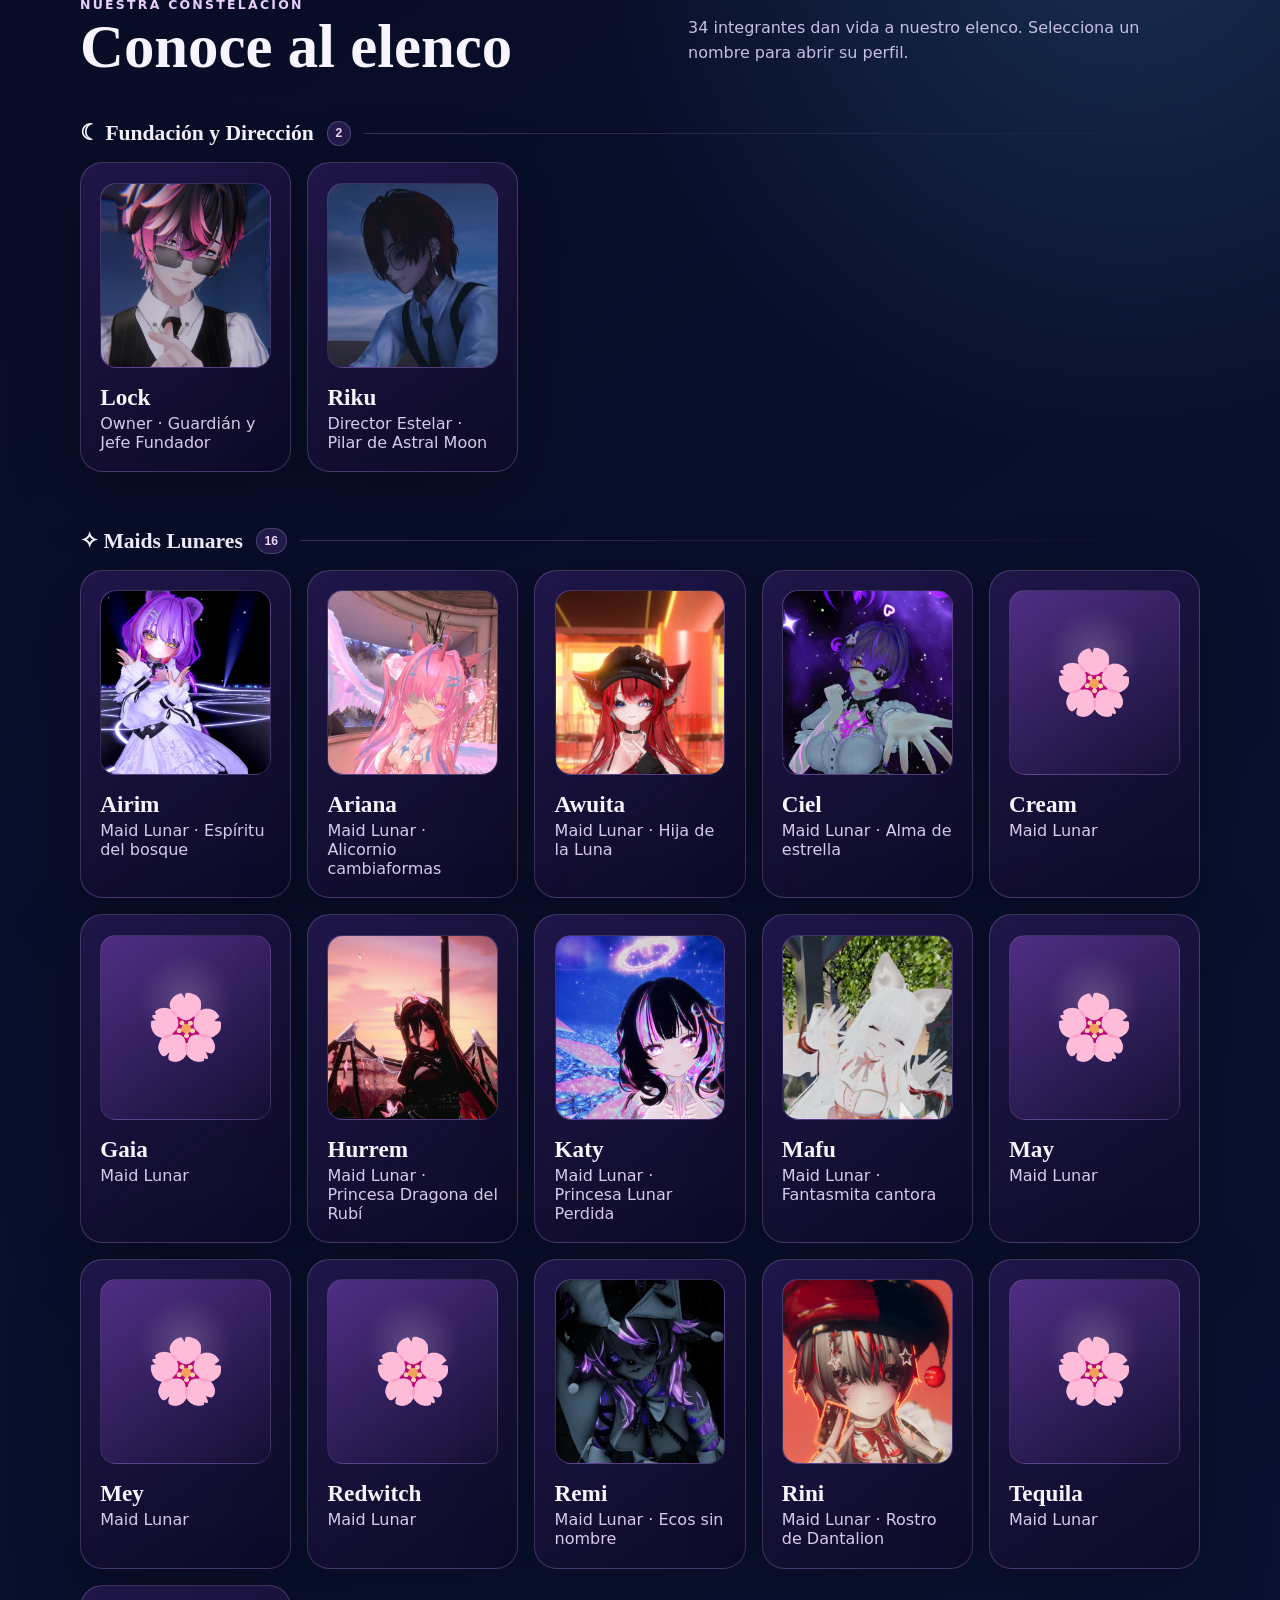
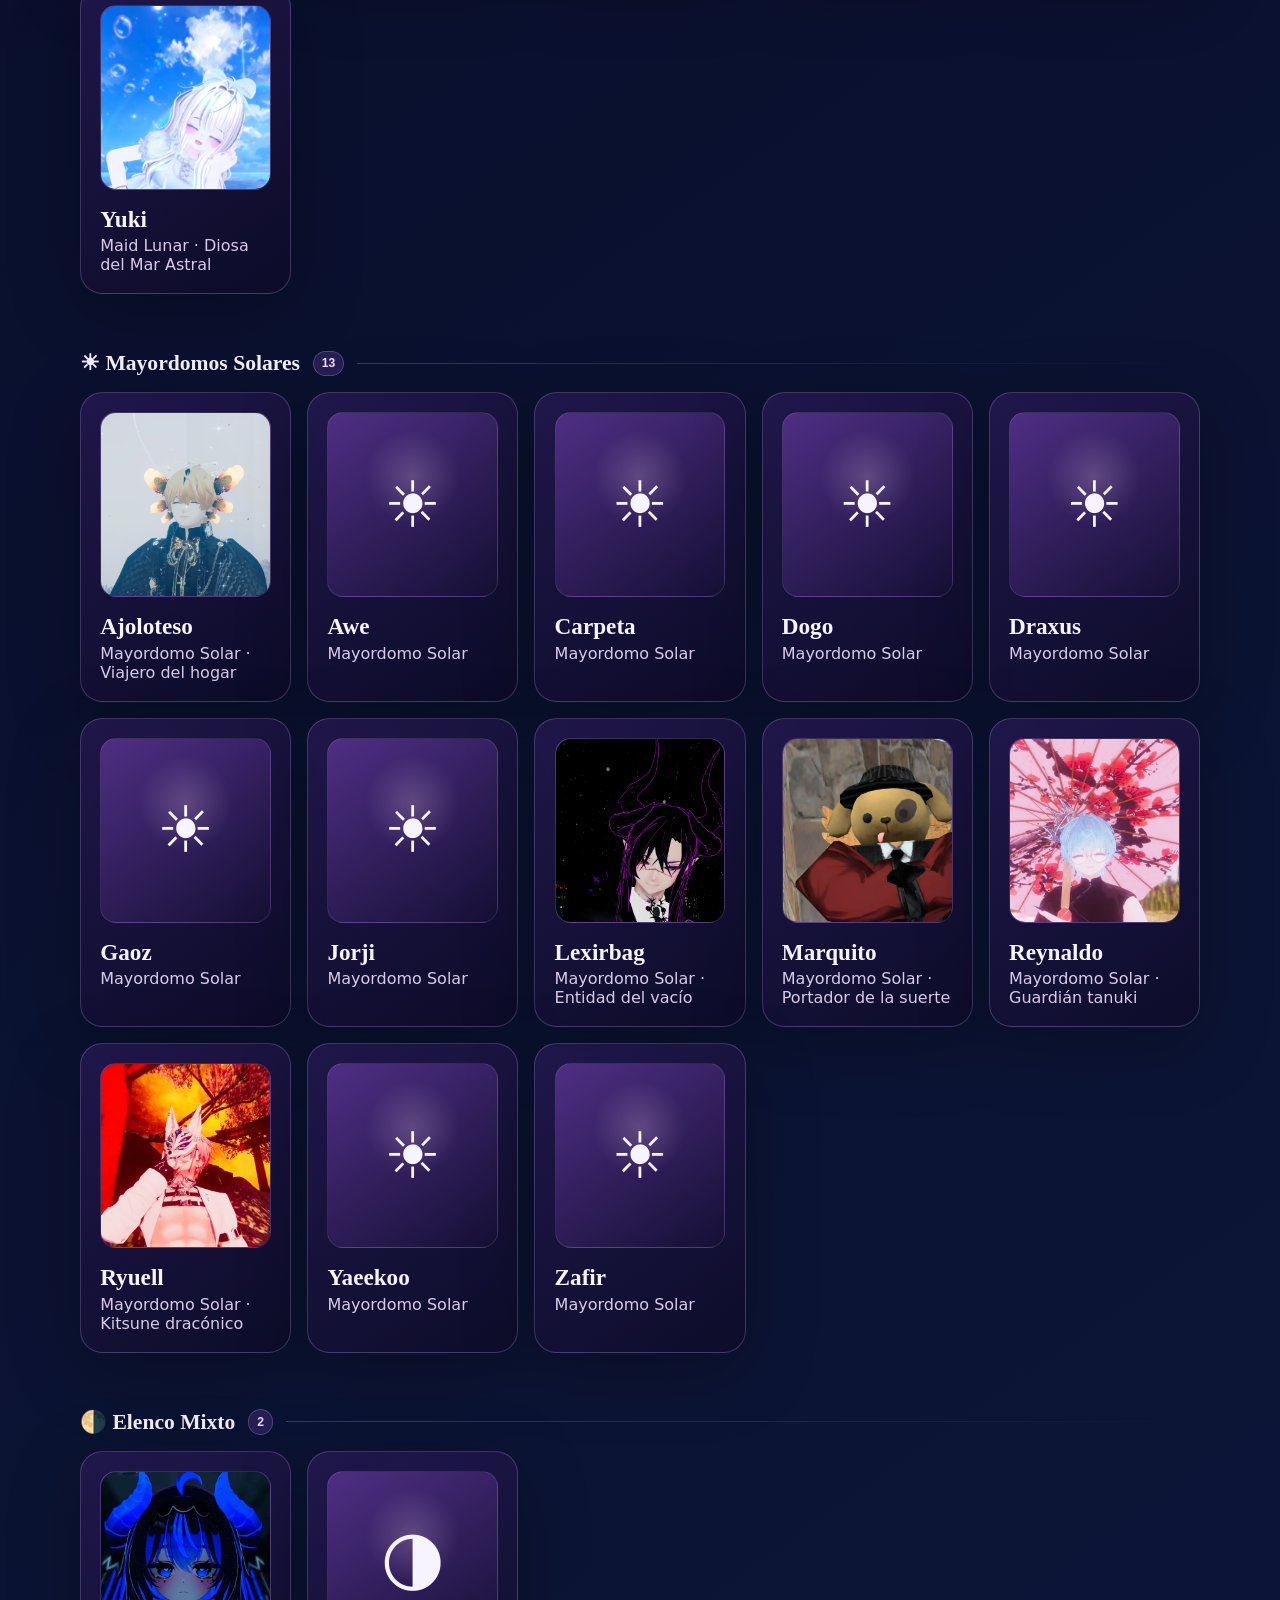
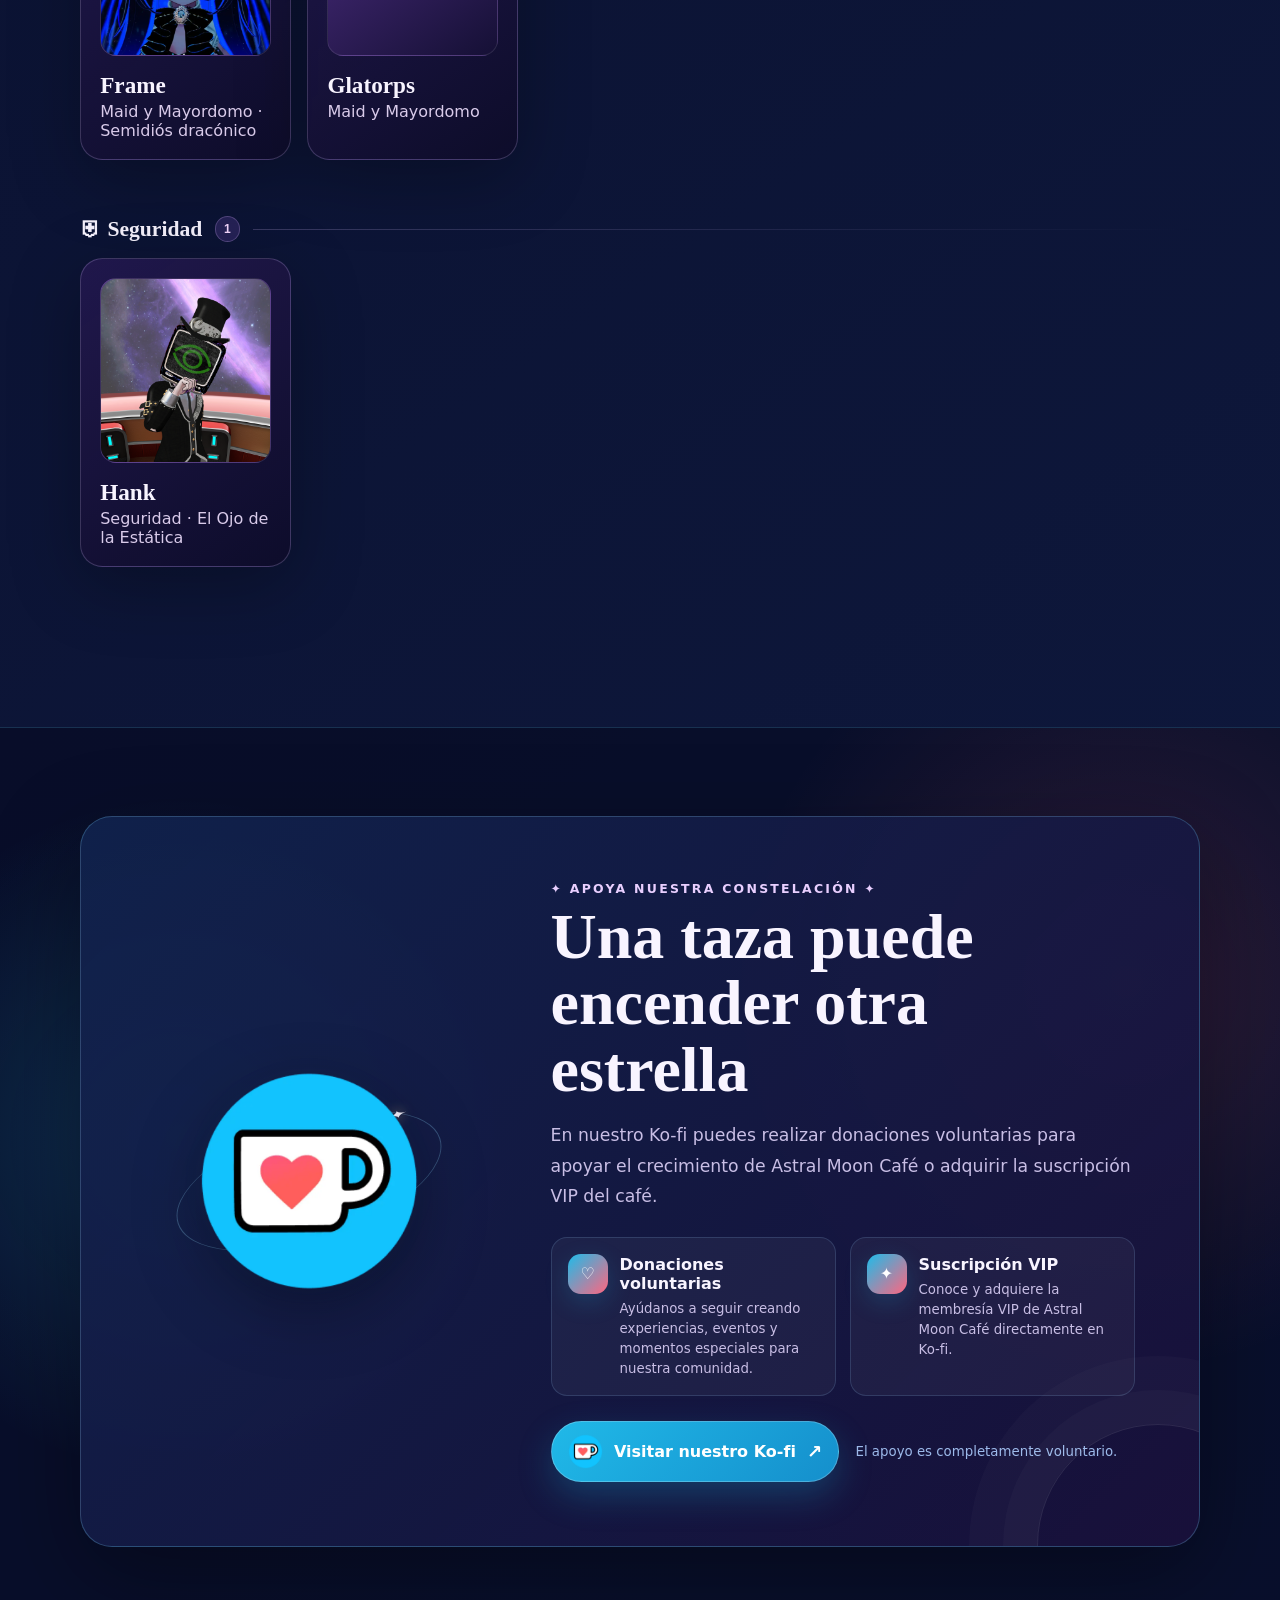
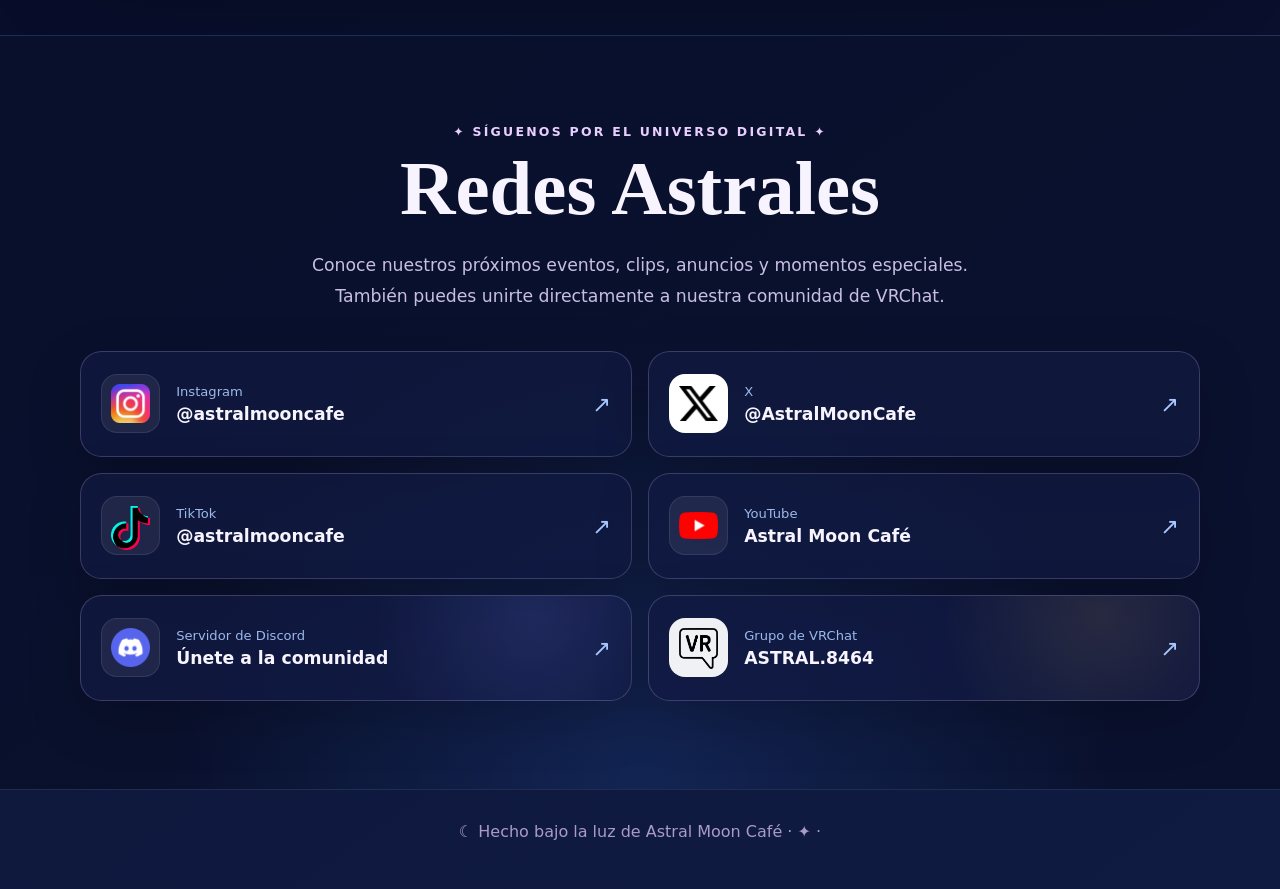
==== commit 4a0775d8: "Update index.html" ====
--- a/index.html
+++ b/index.html
@@ -22,16 +22,17 @@
       <article class="identity-card mission"><div class="identity-icon">☾</div><span>Misión</span><h3>Crear momentos que brillen</h3><p>Ofrecer una experiencia de entretenimiento y convivencia dentro de VRChat donde cada visitante se sienta bienvenido, escuchado y acompañado. Buscamos brindar servicios creativos, dinámicas especiales y momentos memorables en un ambiente seguro, respetuoso y lleno de magia astral.</p></article>
       <article class="identity-card vision"><div class="identity-icon">✦</div><span>Visión</span><h3>Ser un referente entre estrellas</h3><p>Convertir a Astral Moon Café en una comunidad reconocida por su creatividad, organización y calidez; un proyecto capaz de unir talentos, impulsar a su elenco y crear experiencias innovadoras que dejen una huella positiva dentro y fuera de VRChat.</p></article>
     </div></div></section>
-    <section class="shell section" id="staff"><div class="section-head"><div><div class="eyebrow">Nuestra constelación</div><h2>Conoce al elenco</h2></div><p class="section-note">33 integrantes dan vida a nuestro elenco. Selecciona un nombre para abrir su perfil.</p></div>
+    <section class="shell section" id="staff"><div class="section-head"><div><div class="eyebrow">Nuestra constelación</div><h2>Conoce al elenco</h2></div><p class="section-note">34 integrantes dan vida a nuestro elenco. Selecciona un nombre para abrir su perfil.</p></div>
       <div class="role-block"><h3 class="role-title">☾ Fundación y Dirección <span class="count">2</span></h3><div class="grid compact-grid short-grid"><a class="card" href="profile.html?id=lock"><div class="portrait portrait-photo"><img src="assets/lock-main.webp" alt="Lock, fundador de Astral Moon Café"></div><h3>Lock</h3><p>Owner · Guardián y Jefe Fundador</p></a>
 <a class="card" href="profile.html?id=riku"><div class="portrait portrait-photo"><img src="assets/riku-main.webp" alt="Riku, director de Astral Moon Café"></div><h3>Riku</h3><p>Director Estelar · Pilar de Astral Moon</p></a></div></div>
-      <div class="role-block"><h3 class="role-title">✧ Maids Lunares <span class="count">15</span></h3><div class="grid compact-grid">
+      <div class="role-block"><h3 class="role-title">✧ Maids Lunares <span class="count">16</span></h3><div class="grid compact-grid">
         <a class="card" href="profile.html?id=airim"><div class="portrait portrait-photo"><img src="assets/airim-main.webp" alt="Airim, espíritu del bosque de Astral Moon Café" loading="lazy"></div><h3>Airim</h3><p>Maid Lunar · Espíritu del bosque</p></a>
 <a class="card" href="profile.html?id=ariana"><div class="portrait portrait-photo"><img src="assets/ariana-main.webp" alt="Ariana, alicornio cambiaformas de Astral Moon Café" loading="lazy"></div><h3>Ariana</h3><p>Maid Lunar · Alicornio cambiaformas</p></a>
 <a class="card" href="profile.html?id=awuita"><div class="portrait portrait-photo"><img src="assets/awuita-main.webp" alt="Awuita, maid lunar de Astral Moon Café"></div><h3>Awuita</h3><p>Maid Lunar · Hija de la Luna</p></a>
 <a class="card" href="profile.html?id=ciel"><div class="portrait portrait-photo"><img src="assets/ciel-main.webp" alt="Ciel, maid lunar de Astral Moon Café" loading="lazy"></div><h3>Ciel</h3><p>Maid Lunar · Alma de estrella</p></a>
 <a class="card" href="profile.html?id=cream"><div class="portrait">🌸</div><h3>Cream</h3><p>Maid Lunar</p></a>
 <a class="card" href="profile.html?id=gaia"><div class="portrait">🌸</div><h3>Gaia</h3><p>Maid Lunar</p></a>
+<a class="card" href="profile.html?id=hurrem"><div class="portrait portrait-photo"><img src="assets/hurrem-main.webp" alt="Hurrem, princesa dragona del rubí de Astral Moon Café" loading="lazy"></div><h3>Hurrem</h3><p>Maid Lunar · Princesa Dragona del Rubí</p></a>        
 <a class="card" href="profile.html?id=katy"><div class="portrait portrait-photo"><img src="assets/katy-main.webp" alt="Katy, princesa lunar de Astral Moon Café" loading="lazy"></div><h3>Katy</h3><p>Maid Lunar · Princesa Lunar Perdida</p></a>
 <a class="card" href="profile.html?id=mafu"><div class="portrait portrait-photo"><img src="assets/mafu-main.webp" alt="Mafu, maid lunar de Astral Moon Café"></div><h3>Mafu</h3><p>Maid Lunar · Fantasmita cantora</p></a>
 <a class="card" href="profile.html?id=may"><div class="portrait">🌸</div><h3>May</h3><p>Maid Lunar</p></a>
--- a/styles.css
+++ b/styles.css
@@ -116,6 +116,7 @@
 .card[href="profile.html?id=reynaldo"] .portrait-photo img { object-position: center 38%; }
 .card[href="profile.html?id=ryuell"] .portrait-photo img { object-position: center 42%; }
 .card[href="profile.html?id=lexir"] .portrait-photo img { object-position: center 22%; }
+.card[href="profile.html?id=hank"] .portrait-photo img { object-position: center 24%; }
 .card:hover .portrait-photo img { filter: brightness(1.06); }
 .card h3 { font-size: 1.45rem; margin: 1rem 0 .2rem; }
 .card p { color: #d9cbea; margin: 0; }
@@ -167,6 +168,7 @@
 .profile-photo.has-photo img { width: 100%; height: 100%; display: block; object-fit: cover; object-position: center 25%; }
 .profile-photo.has-photo[data-profile="ryuell"] img { object-position: center 38%; }
 .profile-photo.has-photo[data-profile="marquito"] img { object-position: center 32%; }
+.profile-photo.has-photo[data-profile="hank"] img { object-position: center 22%; }
 .profile h1 { font-size: clamp(3rem, 7vw, 5.5rem); margin: .4rem 0 1rem; }
 .bio { color: var(--muted); line-height: 1.8; font-size: 1.06rem; }
 .facts { display: grid; grid-template-columns: repeat(2, 1fr); gap: .8rem; margin-top: 1.7rem; }
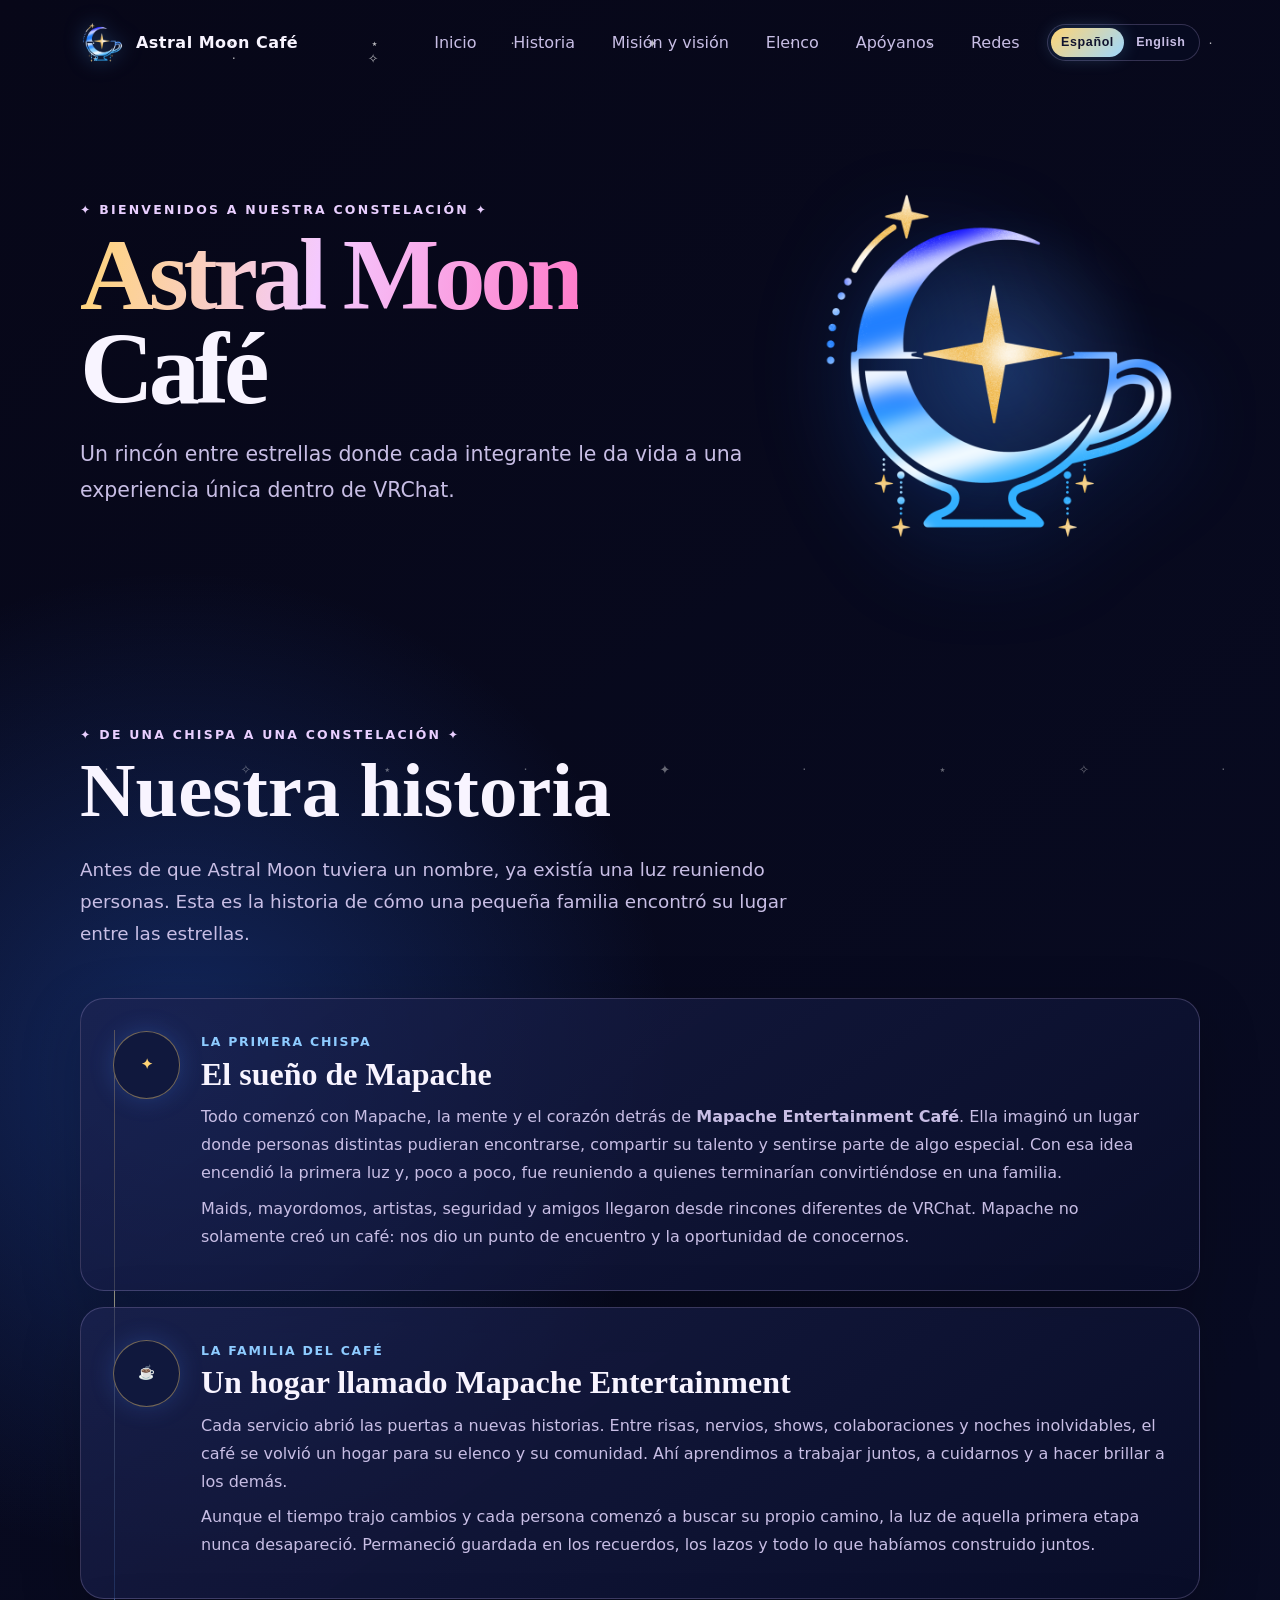
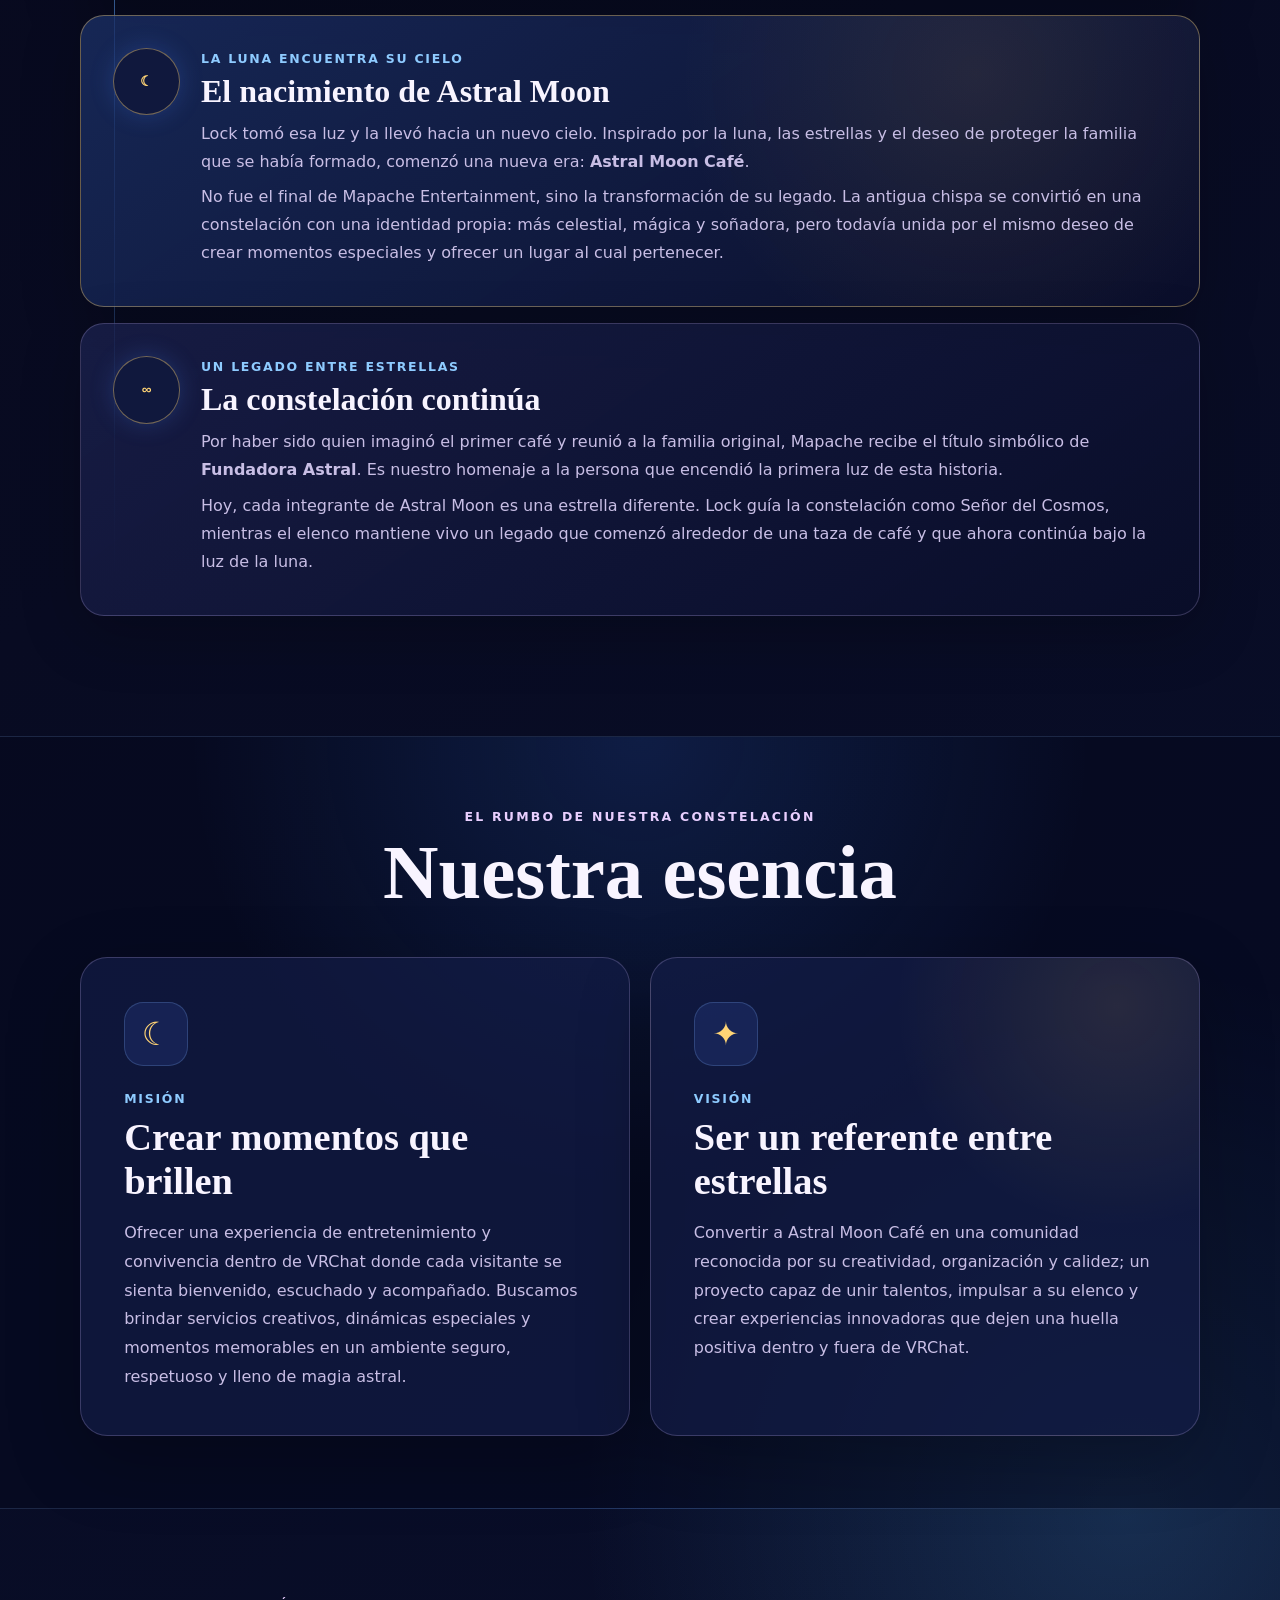
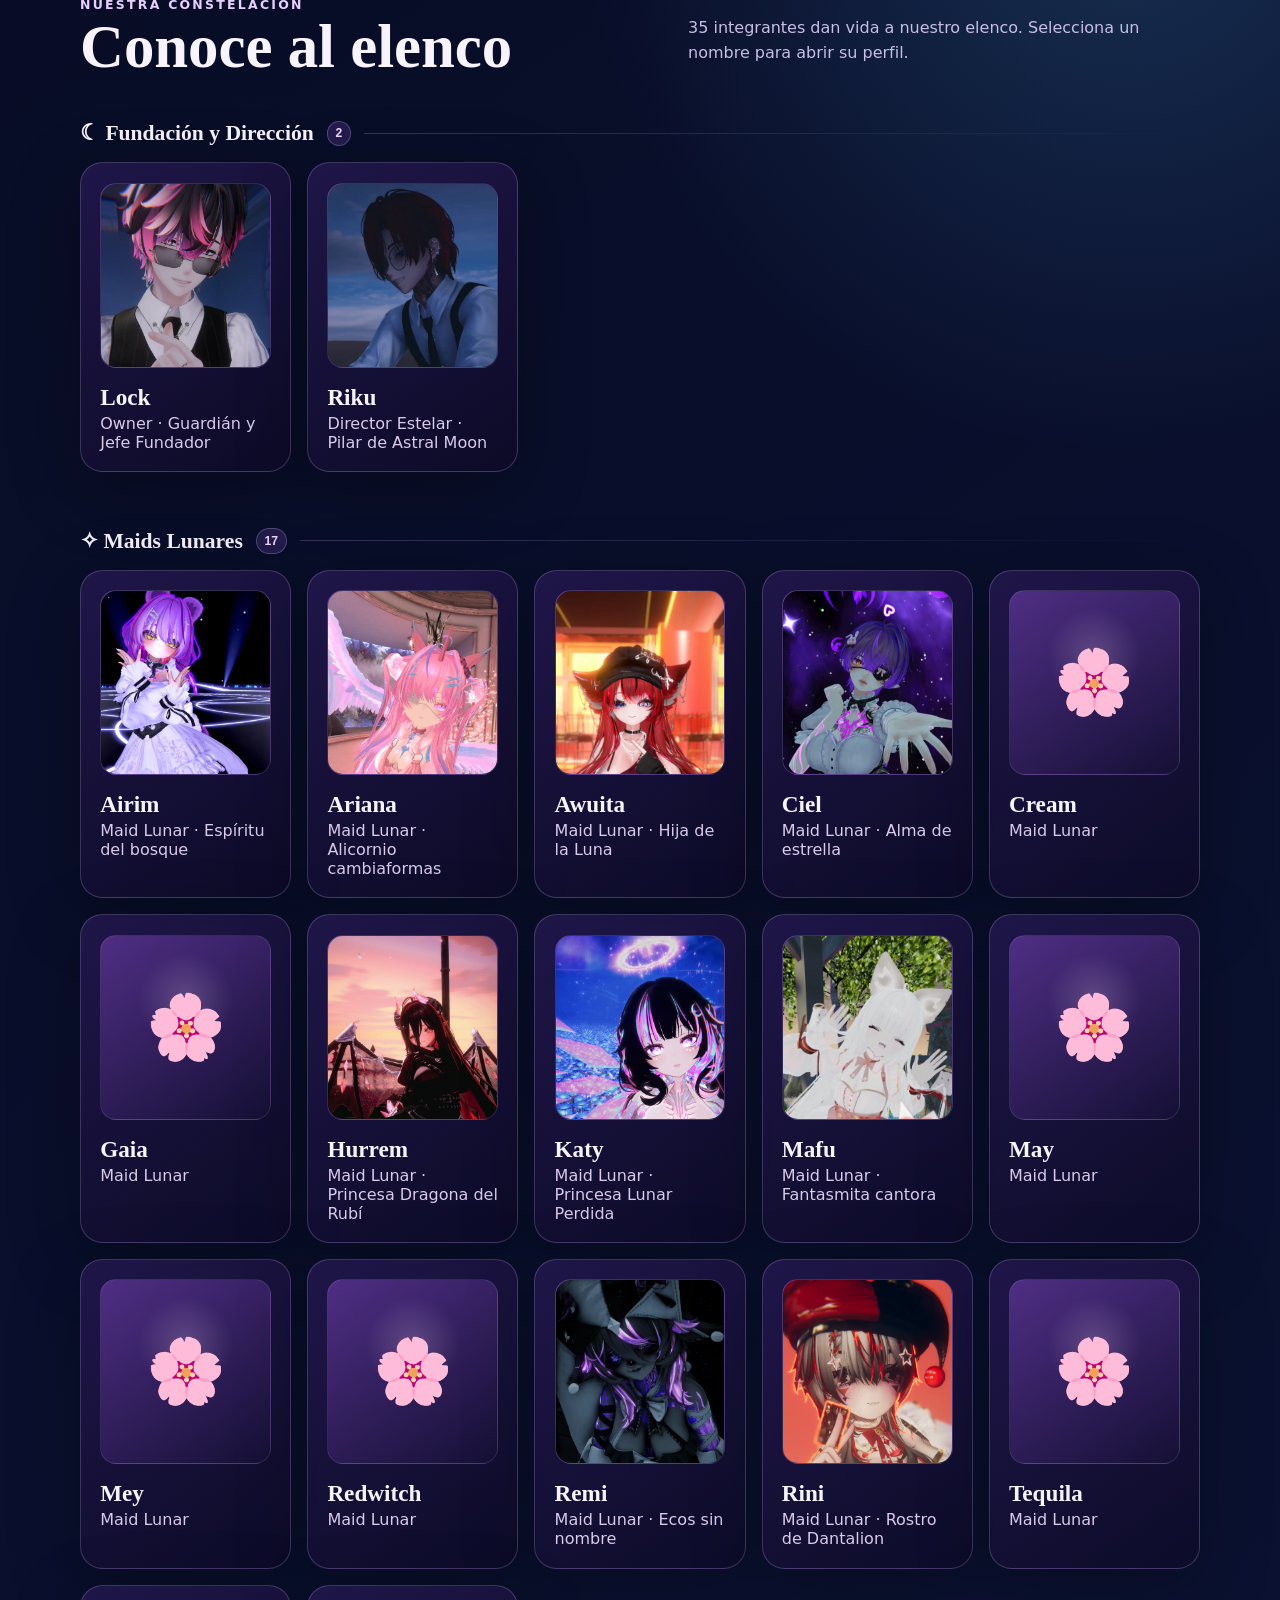
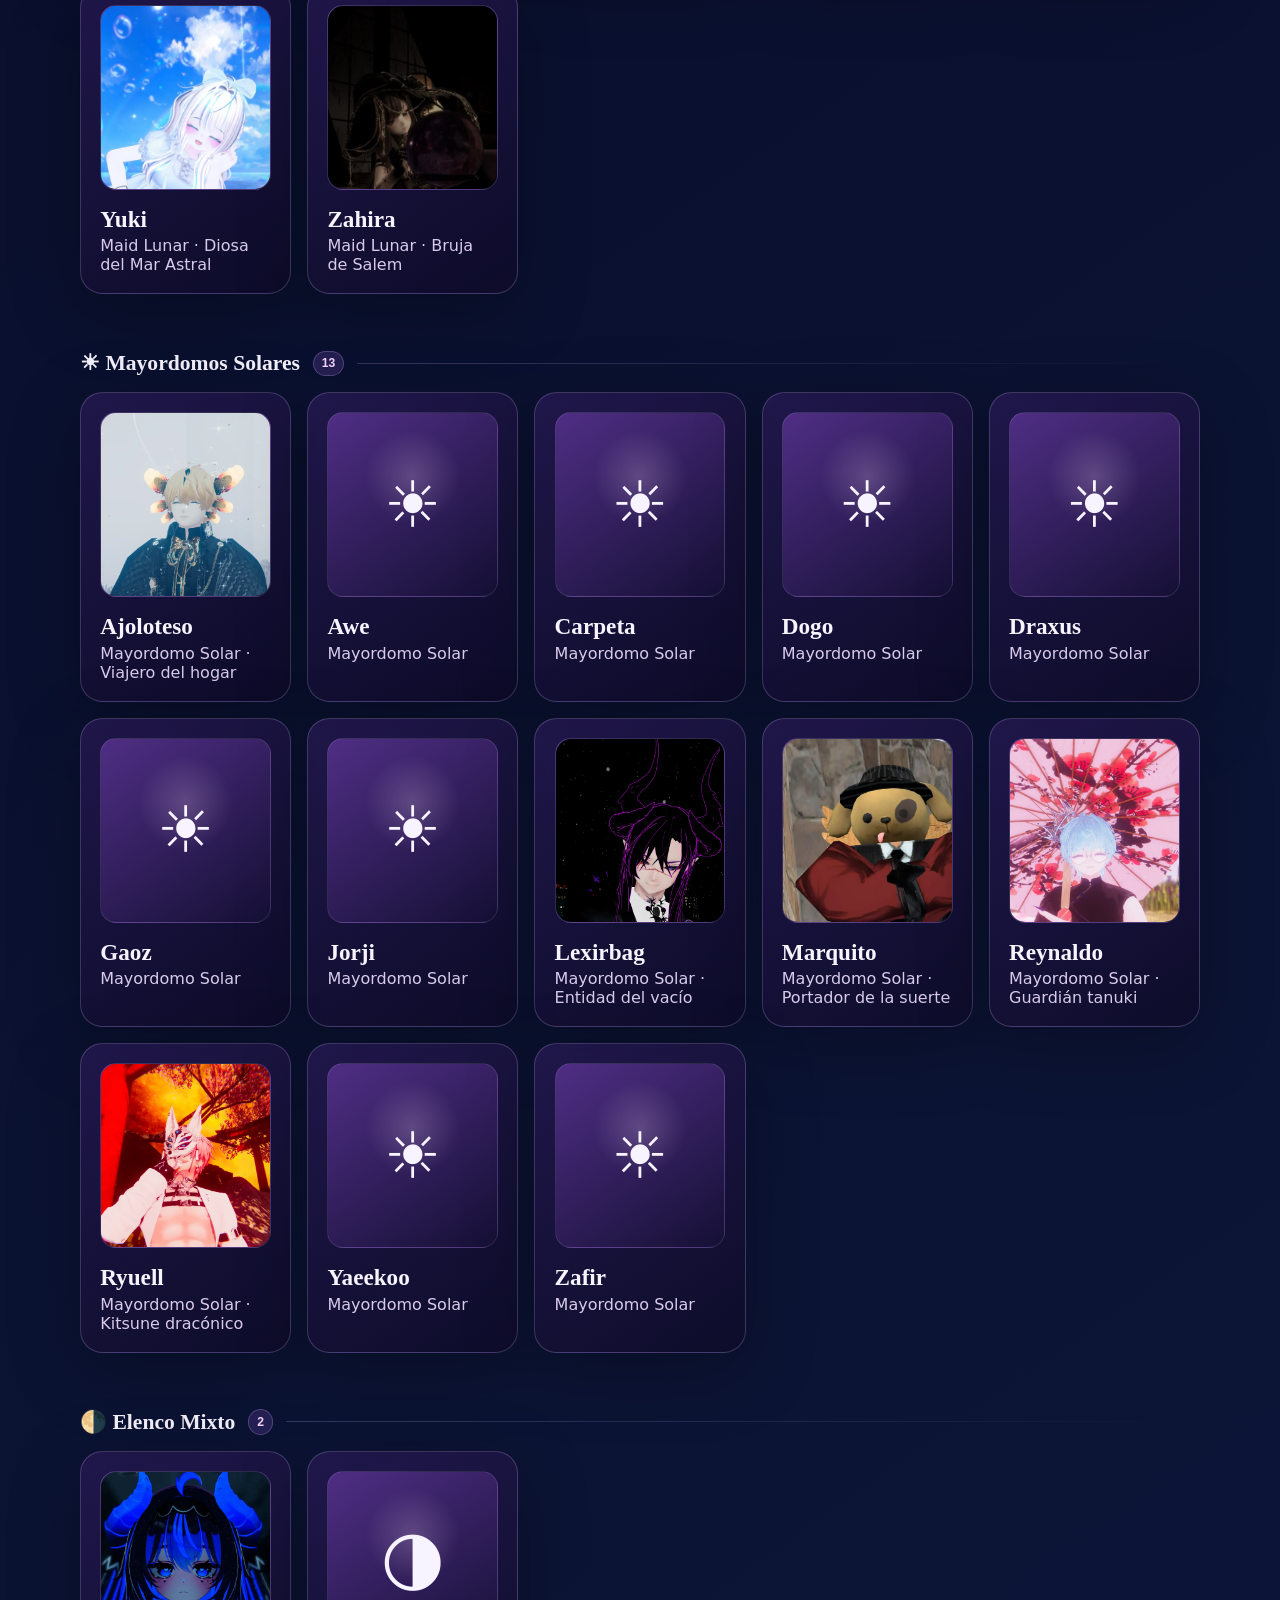
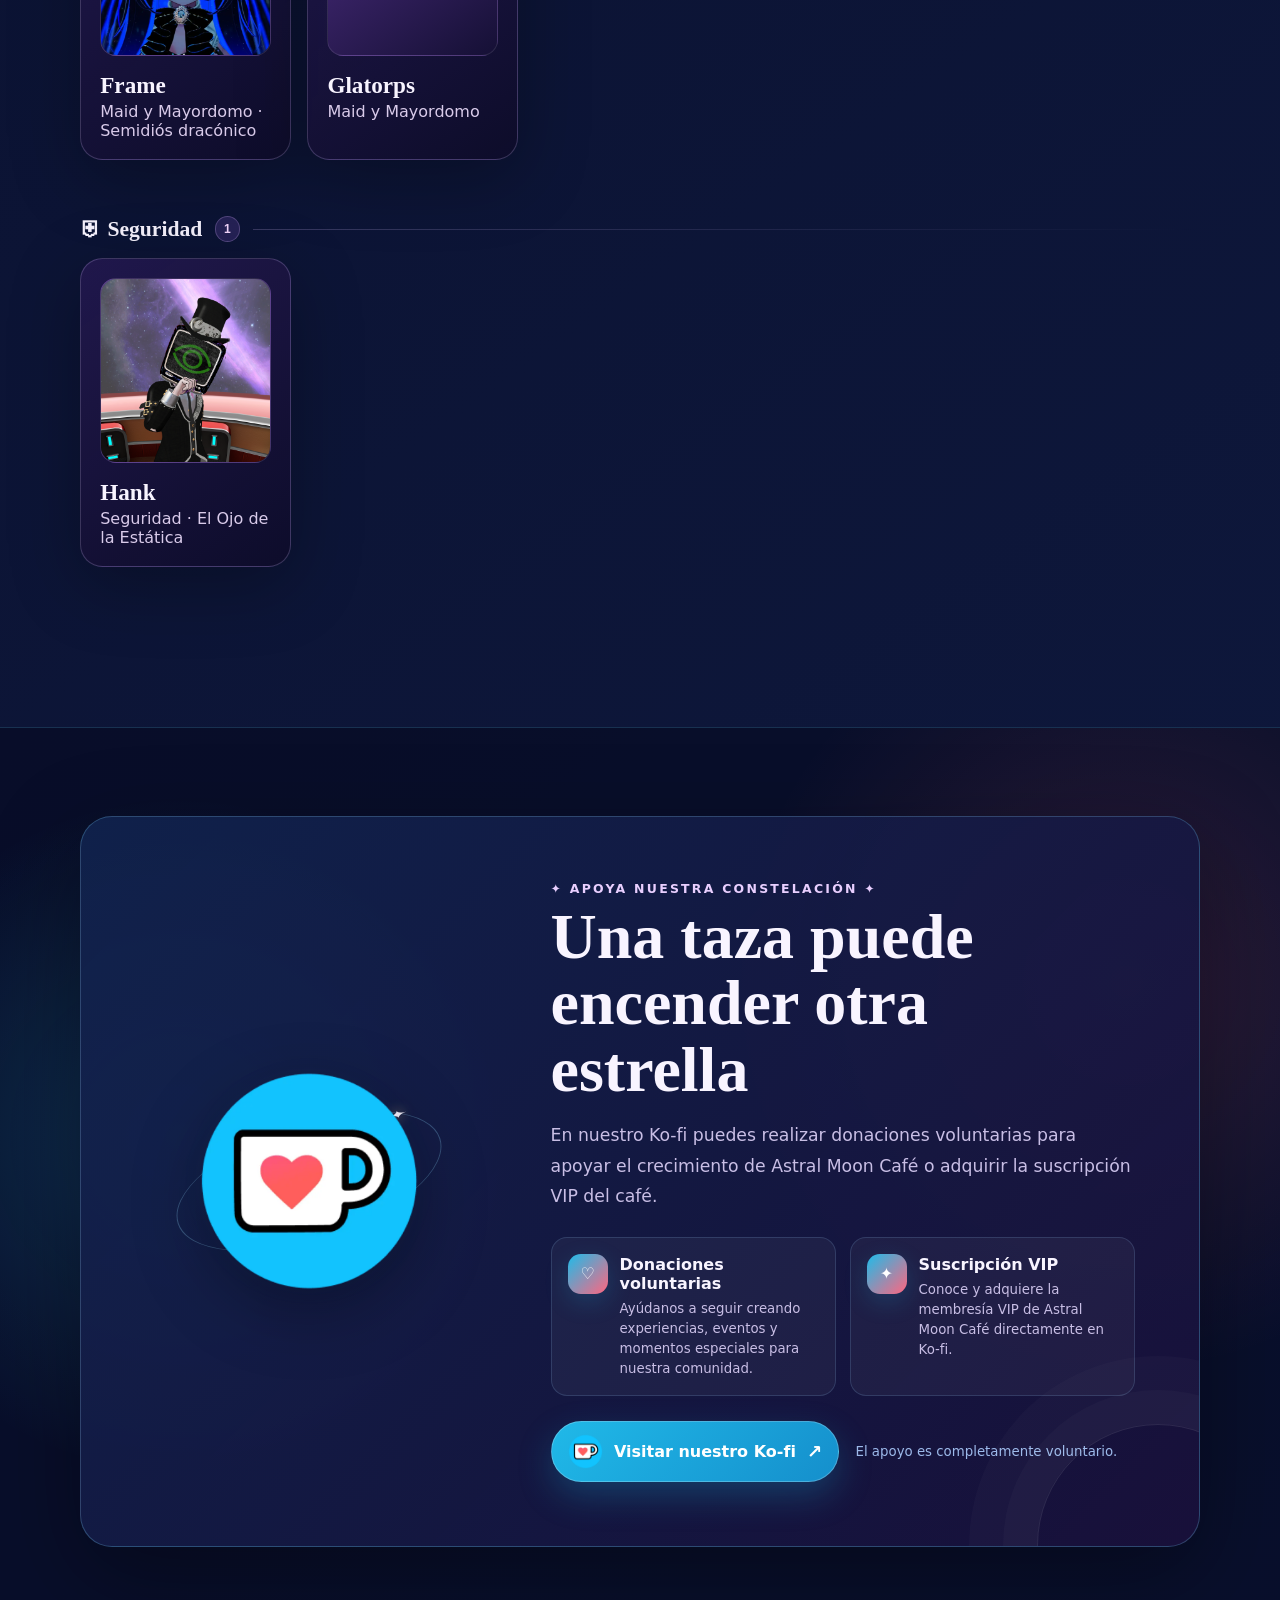
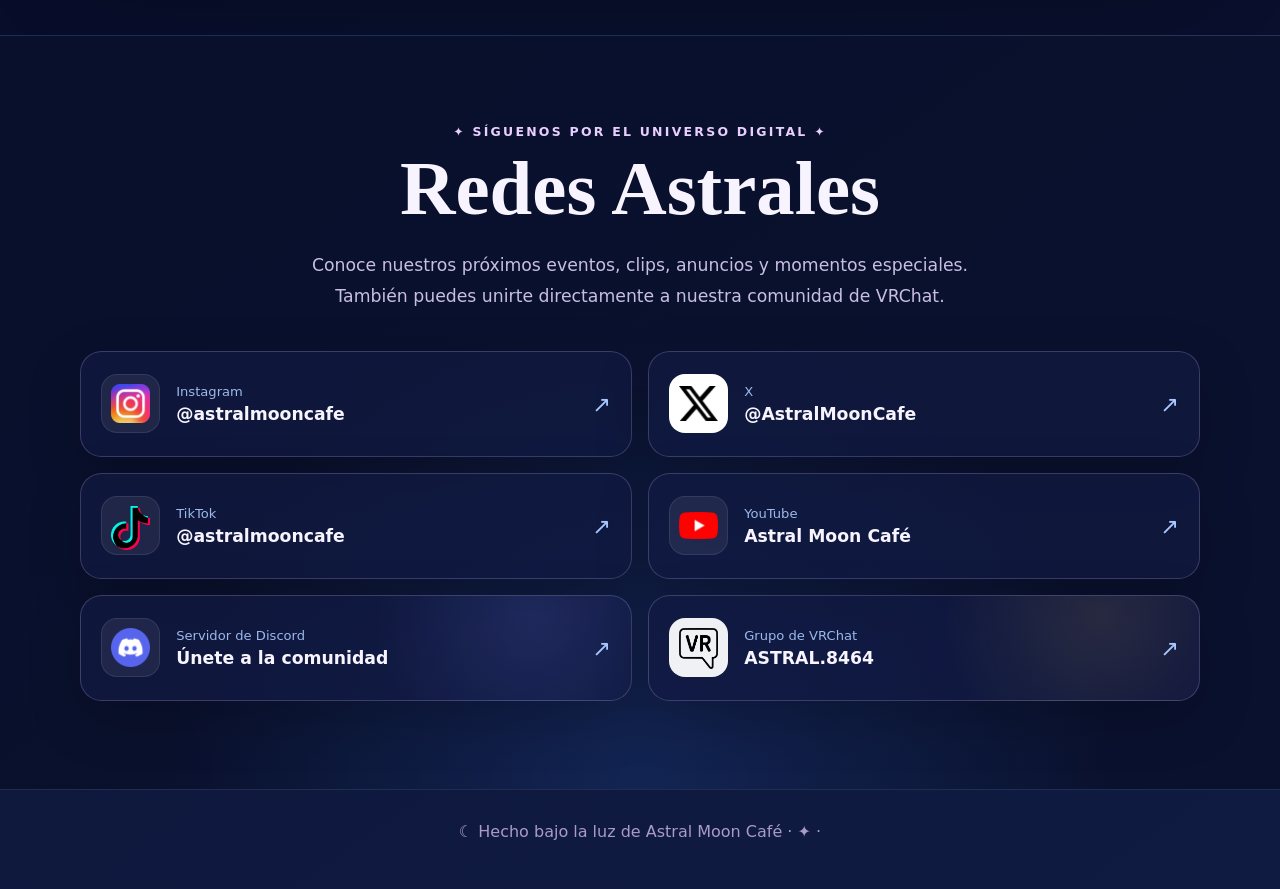
==== commit b11698b2: "Update index.html" ====
--- a/index.html
+++ b/index.html
@@ -22,10 +22,10 @@
       <article class="identity-card mission"><div class="identity-icon">☾</div><span>Misión</span><h3>Crear momentos que brillen</h3><p>Ofrecer una experiencia de entretenimiento y convivencia dentro de VRChat donde cada visitante se sienta bienvenido, escuchado y acompañado. Buscamos brindar servicios creativos, dinámicas especiales y momentos memorables en un ambiente seguro, respetuoso y lleno de magia astral.</p></article>
       <article class="identity-card vision"><div class="identity-icon">✦</div><span>Visión</span><h3>Ser un referente entre estrellas</h3><p>Convertir a Astral Moon Café en una comunidad reconocida por su creatividad, organización y calidez; un proyecto capaz de unir talentos, impulsar a su elenco y crear experiencias innovadoras que dejen una huella positiva dentro y fuera de VRChat.</p></article>
     </div></div></section>
-    <section class="shell section" id="staff"><div class="section-head"><div><div class="eyebrow">Nuestra constelación</div><h2>Conoce al elenco</h2></div><p class="section-note">34 integrantes dan vida a nuestro elenco. Selecciona un nombre para abrir su perfil.</p></div>
+    <section class="shell section" id="staff"><div class="section-head"><div><div class="eyebrow">Nuestra constelación</div><h2>Conoce al elenco</h2></div><p class="section-note">35 integrantes dan vida a nuestro elenco. Selecciona un nombre para abrir su perfil.</p></div>
       <div class="role-block"><h3 class="role-title">☾ Fundación y Dirección <span class="count">2</span></h3><div class="grid compact-grid short-grid"><a class="card" href="profile.html?id=lock"><div class="portrait portrait-photo"><img src="assets/lock-main.webp" alt="Lock, fundador de Astral Moon Café"></div><h3>Lock</h3><p>Owner · Guardián y Jefe Fundador</p></a>
 <a class="card" href="profile.html?id=riku"><div class="portrait portrait-photo"><img src="assets/riku-main.webp" alt="Riku, director de Astral Moon Café"></div><h3>Riku</h3><p>Director Estelar · Pilar de Astral Moon</p></a></div></div>
-      <div class="role-block"><h3 class="role-title">✧ Maids Lunares <span class="count">16</span></h3><div class="grid compact-grid">
+      <div class="role-block"><h3 class="role-title">✧ Maids Lunares <span class="count">17</span></h3><div class="grid compact-grid">
         <a class="card" href="profile.html?id=airim"><div class="portrait portrait-photo"><img src="assets/airim-main.webp" alt="Airim, espíritu del bosque de Astral Moon Café" loading="lazy"></div><h3>Airim</h3><p>Maid Lunar · Espíritu del bosque</p></a>
 <a class="card" href="profile.html?id=ariana"><div class="portrait portrait-photo"><img src="assets/ariana-main.webp" alt="Ariana, alicornio cambiaformas de Astral Moon Café" loading="lazy"></div><h3>Ariana</h3><p>Maid Lunar · Alicornio cambiaformas</p></a>
 <a class="card" href="profile.html?id=awuita"><div class="portrait portrait-photo"><img src="assets/awuita-main.webp" alt="Awuita, maid lunar de Astral Moon Café"></div><h3>Awuita</h3><p>Maid Lunar · Hija de la Luna</p></a>
@@ -42,6 +42,7 @@
 <a class="card" href="profile.html?id=rini"><div class="portrait portrait-photo"><img src="assets/rini-main.webp" alt="Rini, maid lunar de Astral Moon Café" loading="lazy"></div><h3>Rini</h3><p>Maid Lunar · Rostro de Dantalion</p></a>
 <a class="card" href="profile.html?id=tequila"><div class="portrait">🌸</div><h3>Tequila</h3><p>Maid Lunar</p></a>
 <a class="card" href="profile.html?id=yuki"><div class="portrait portrait-photo"><img src="assets/yuki-main.webp" alt="Yuki, maid lunar de Astral Moon Café" loading="lazy"></div><h3>Yuki</h3><p>Maid Lunar · Diosa del Mar Astral</p></a>
+<a class="card" href="profile.html?id=zahira"><div class="portrait portrait-photo"><img src="assets/zahira-main.webp" alt="Zahira, bruja de Salem de Astral Moon Café" loading="lazy"></div><h3>Zahira</h3><p>Maid Lunar · Bruja de Salem</p></a>        
       </div></div>
       <div class="role-block"><h3 class="role-title">☀ Mayordomos Solares <span class="count">13</span></h3><div class="grid compact-grid">
         <a class="card solar" href="profile.html?id=ajoloteso"><div class="portrait portrait-photo"><img src="assets/ajoloteso-main.webp" alt="Ajoloteso, viajero del hogar de Astral Moon Café" loading="lazy"></div><h3>Ajoloteso</h3><p>Mayordomo Solar · Viajero del hogar</p></a>
--- a/styles.css
+++ b/styles.css
@@ -117,6 +117,7 @@
 .card[href="profile.html?id=ryuell"] .portrait-photo img { object-position: center 42%; }
 .card[href="profile.html?id=lexir"] .portrait-photo img { object-position: center 22%; }
 .card[href="profile.html?id=hank"] .portrait-photo img { object-position: center 24%; }
+.card[href="profile.html?id=hurrem"] .portrait-photo img { object-position: center 26%; }
 .card:hover .portrait-photo img { filter: brightness(1.06); }
 .card h3 { font-size: 1.45rem; margin: 1rem 0 .2rem; }
 .card p { color: #d9cbea; margin: 0; }
@@ -169,6 +170,7 @@
 .profile-photo.has-photo[data-profile="ryuell"] img { object-position: center 38%; }
 .profile-photo.has-photo[data-profile="marquito"] img { object-position: center 32%; }
 .profile-photo.has-photo[data-profile="hank"] img { object-position: center 22%; }
+.profile-photo.has-photo[data-profile="hurrem"] img { object-position: center 24%; }
 .profile h1 { font-size: clamp(3rem, 7vw, 5.5rem); margin: .4rem 0 1rem; }
 .bio { color: var(--muted); line-height: 1.8; font-size: 1.06rem; }
 .facts { display: grid; grid-template-columns: repeat(2, 1fr); gap: .8rem; margin-top: 1.7rem; }
